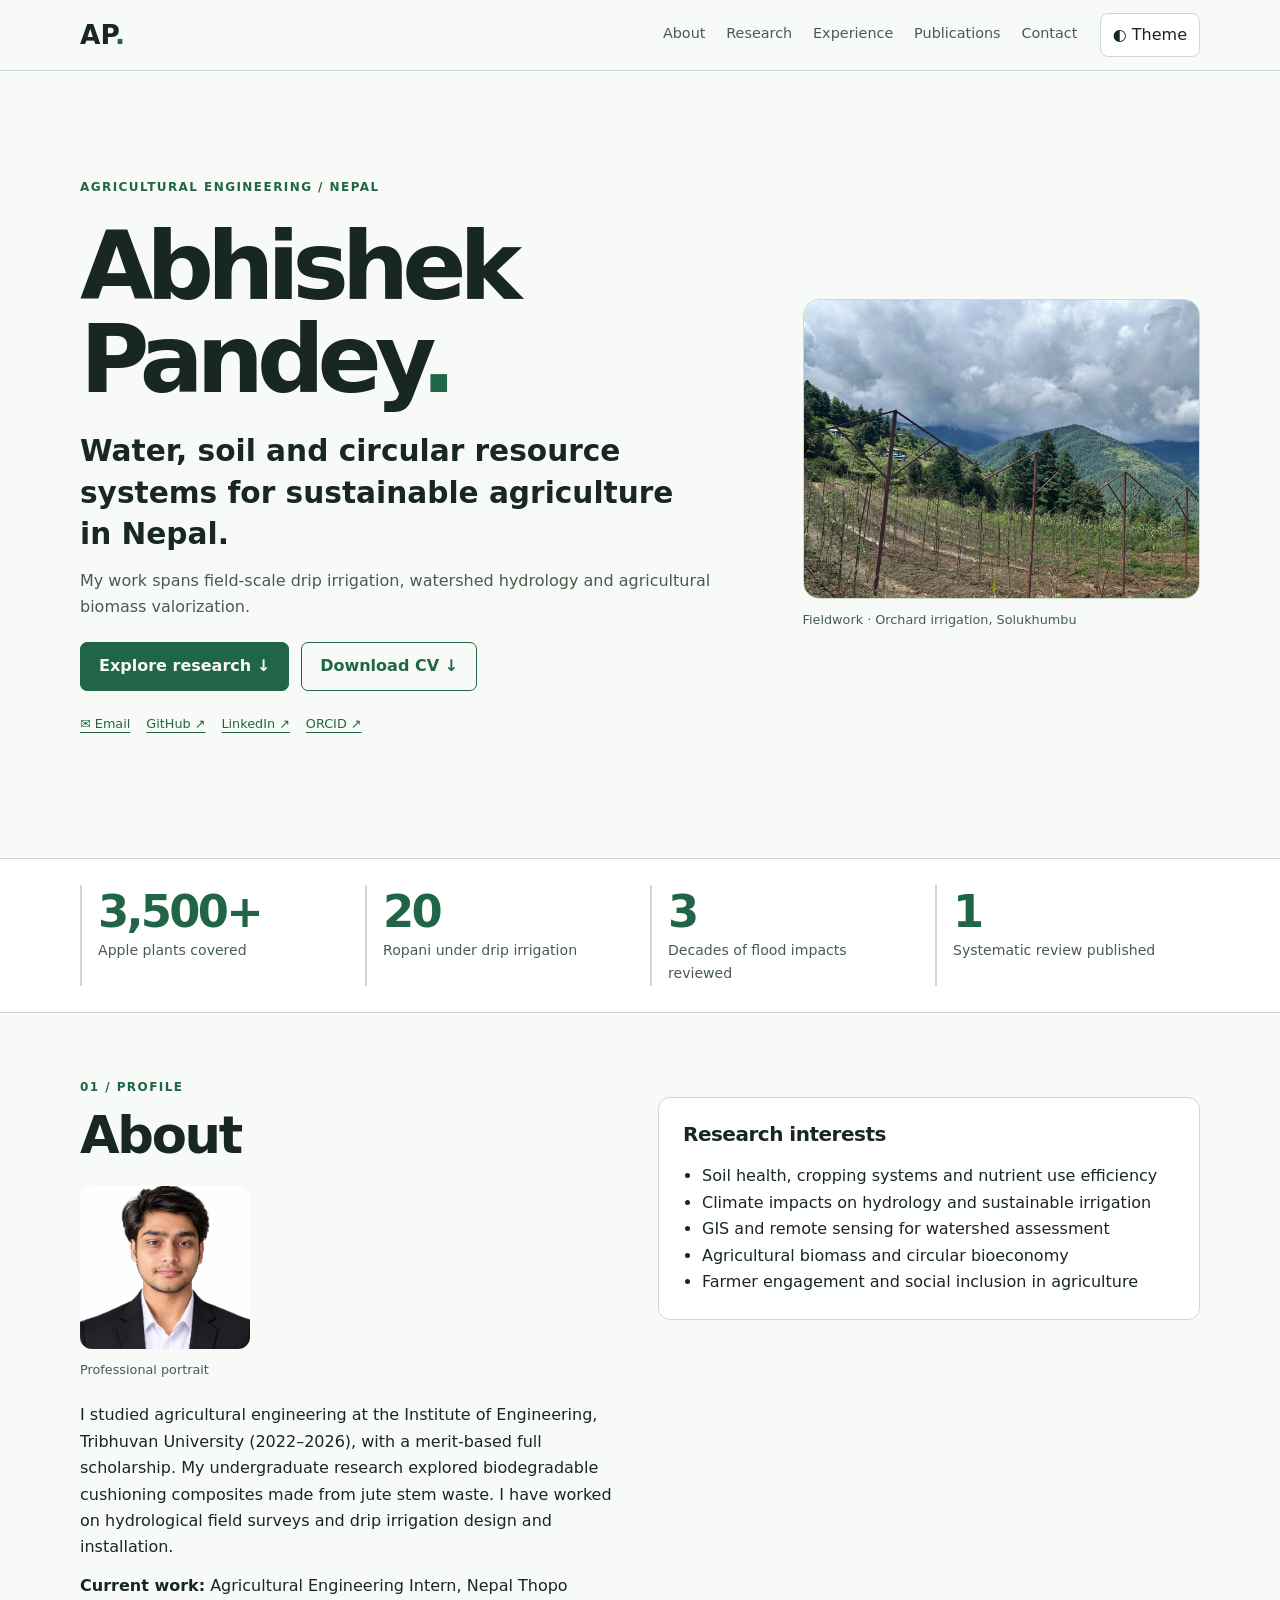
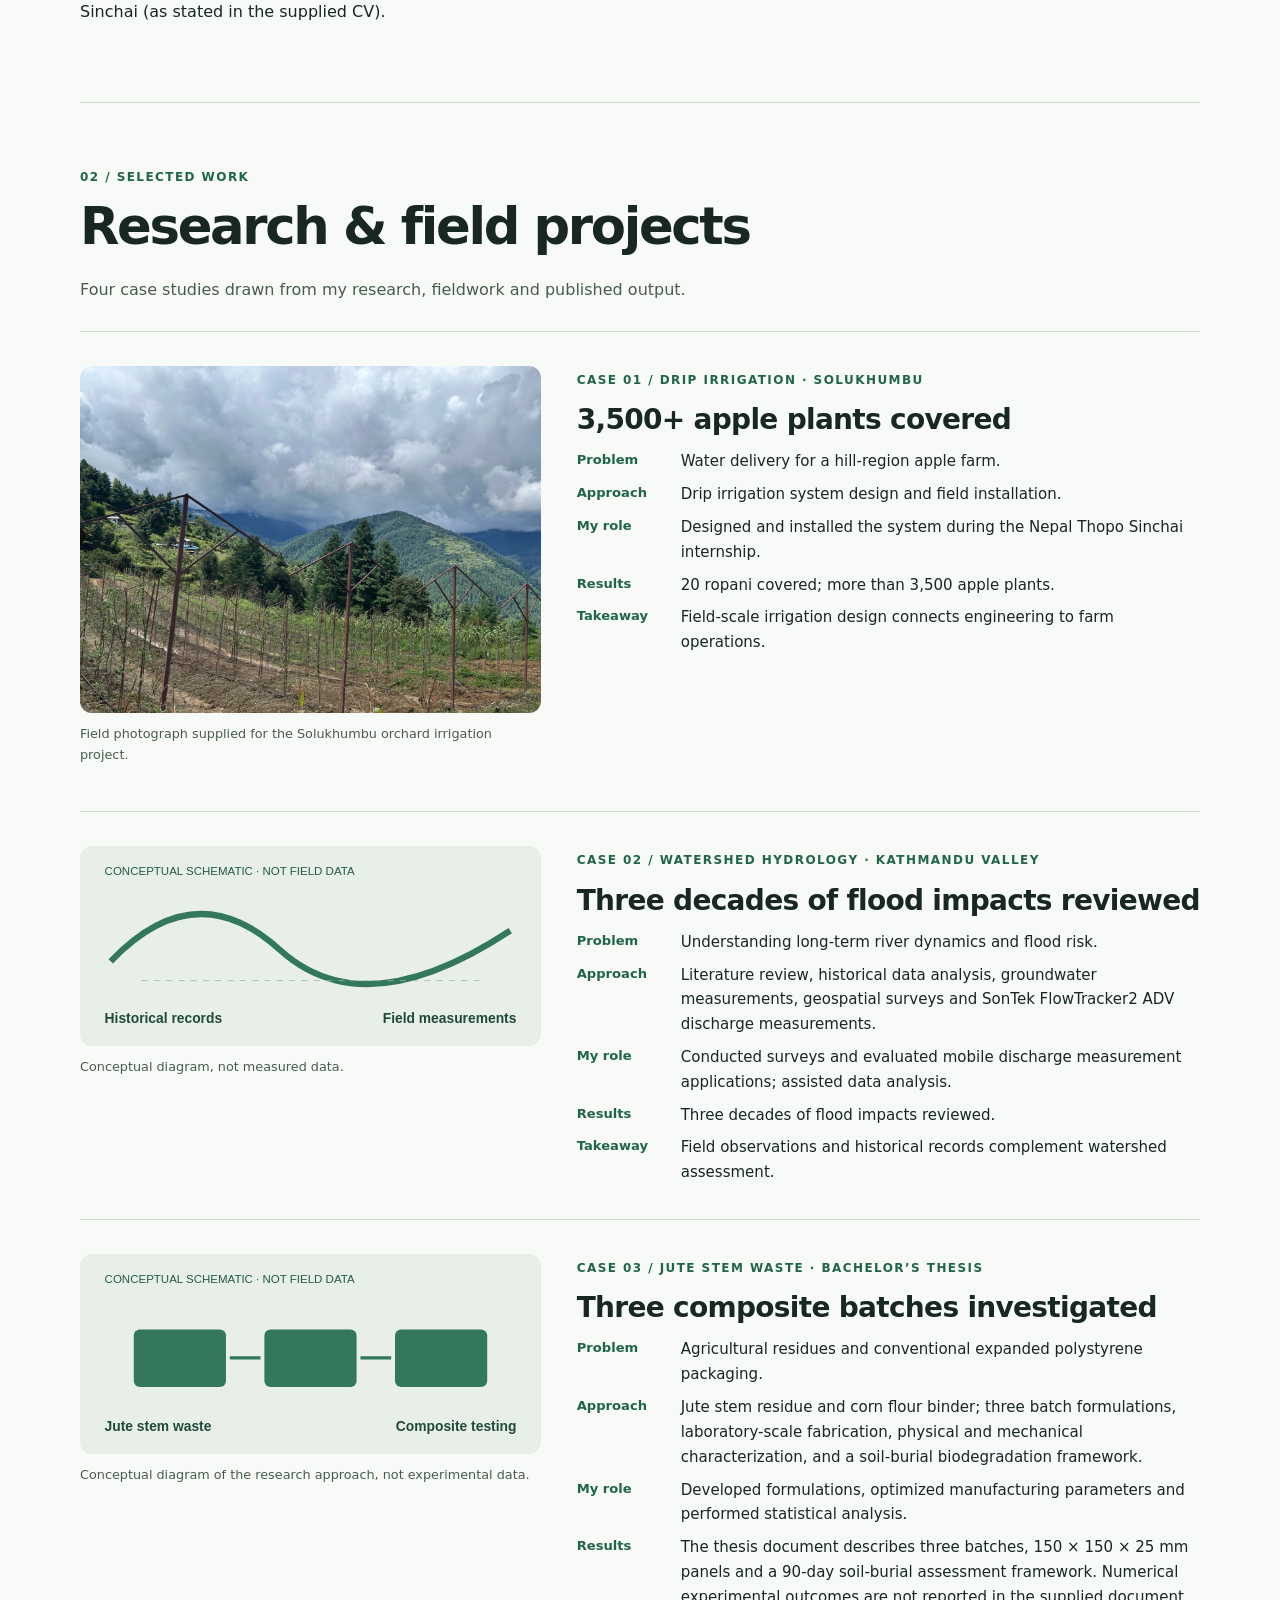
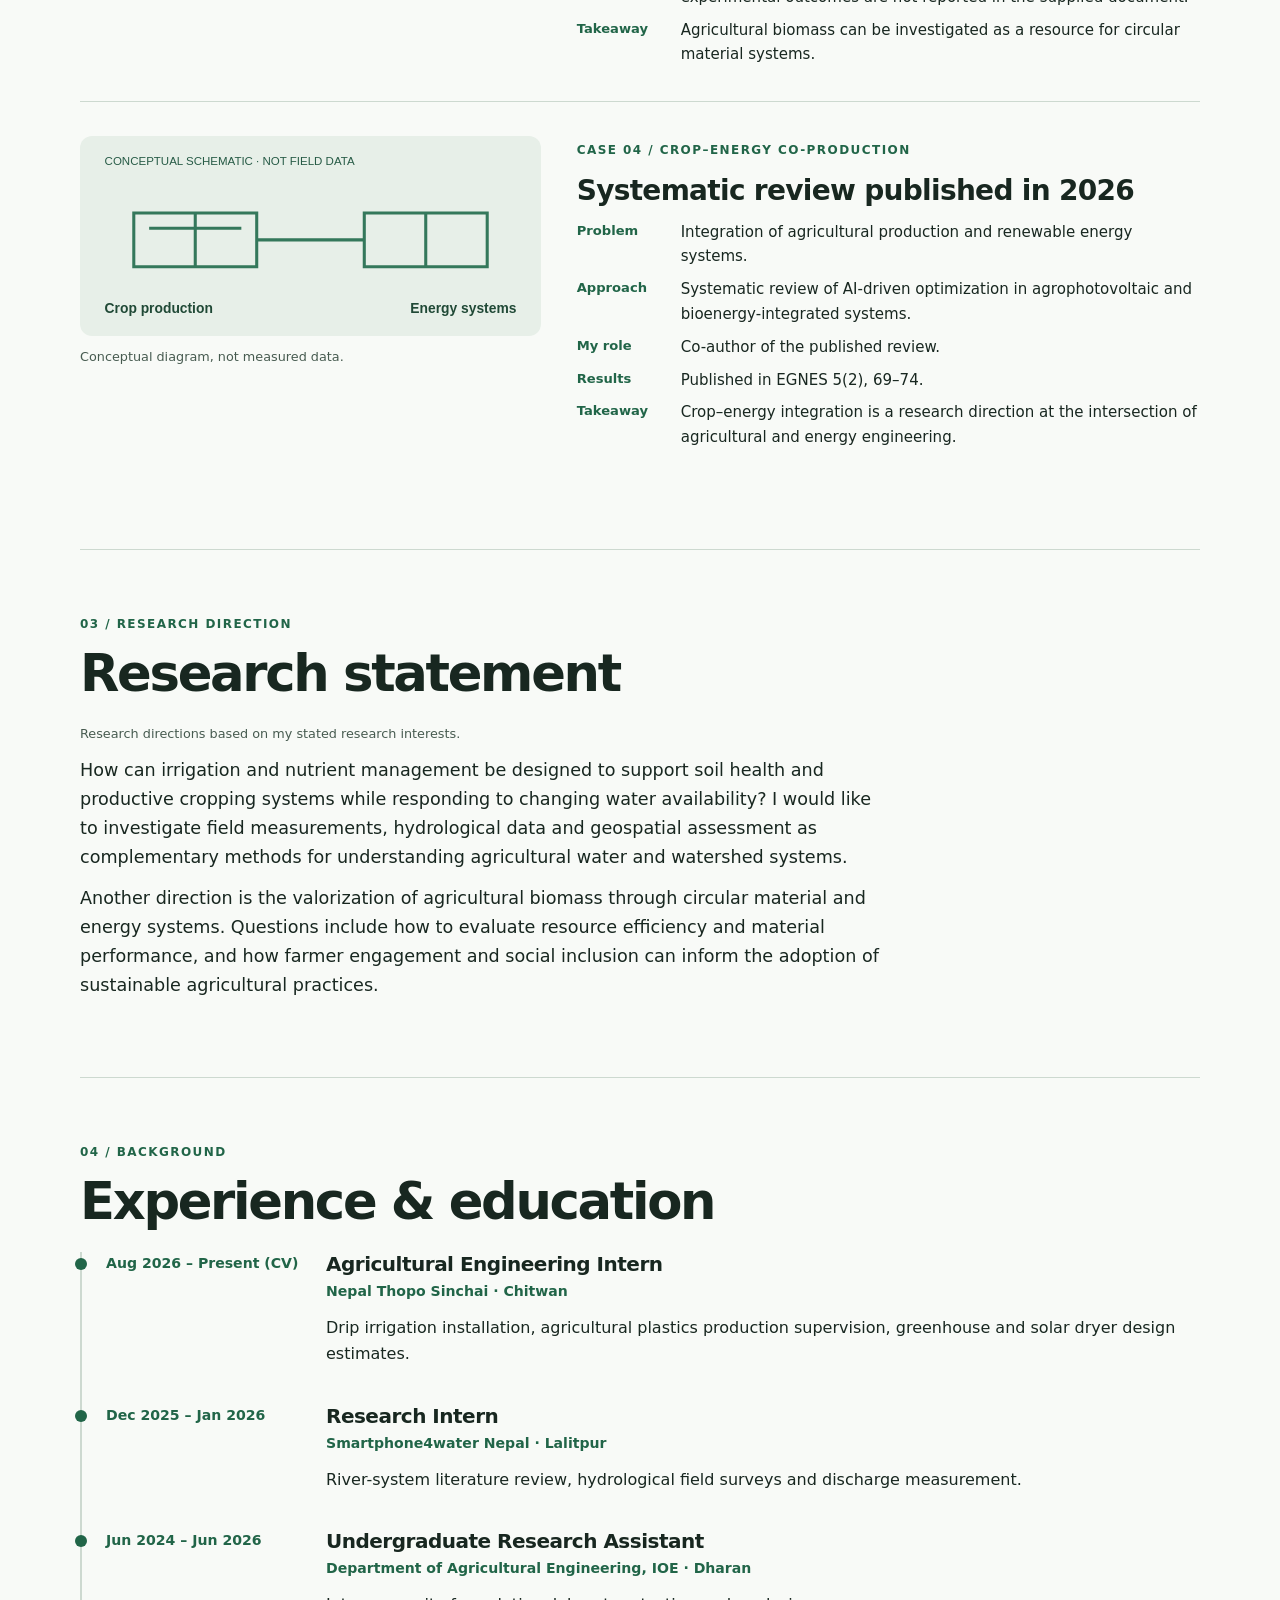
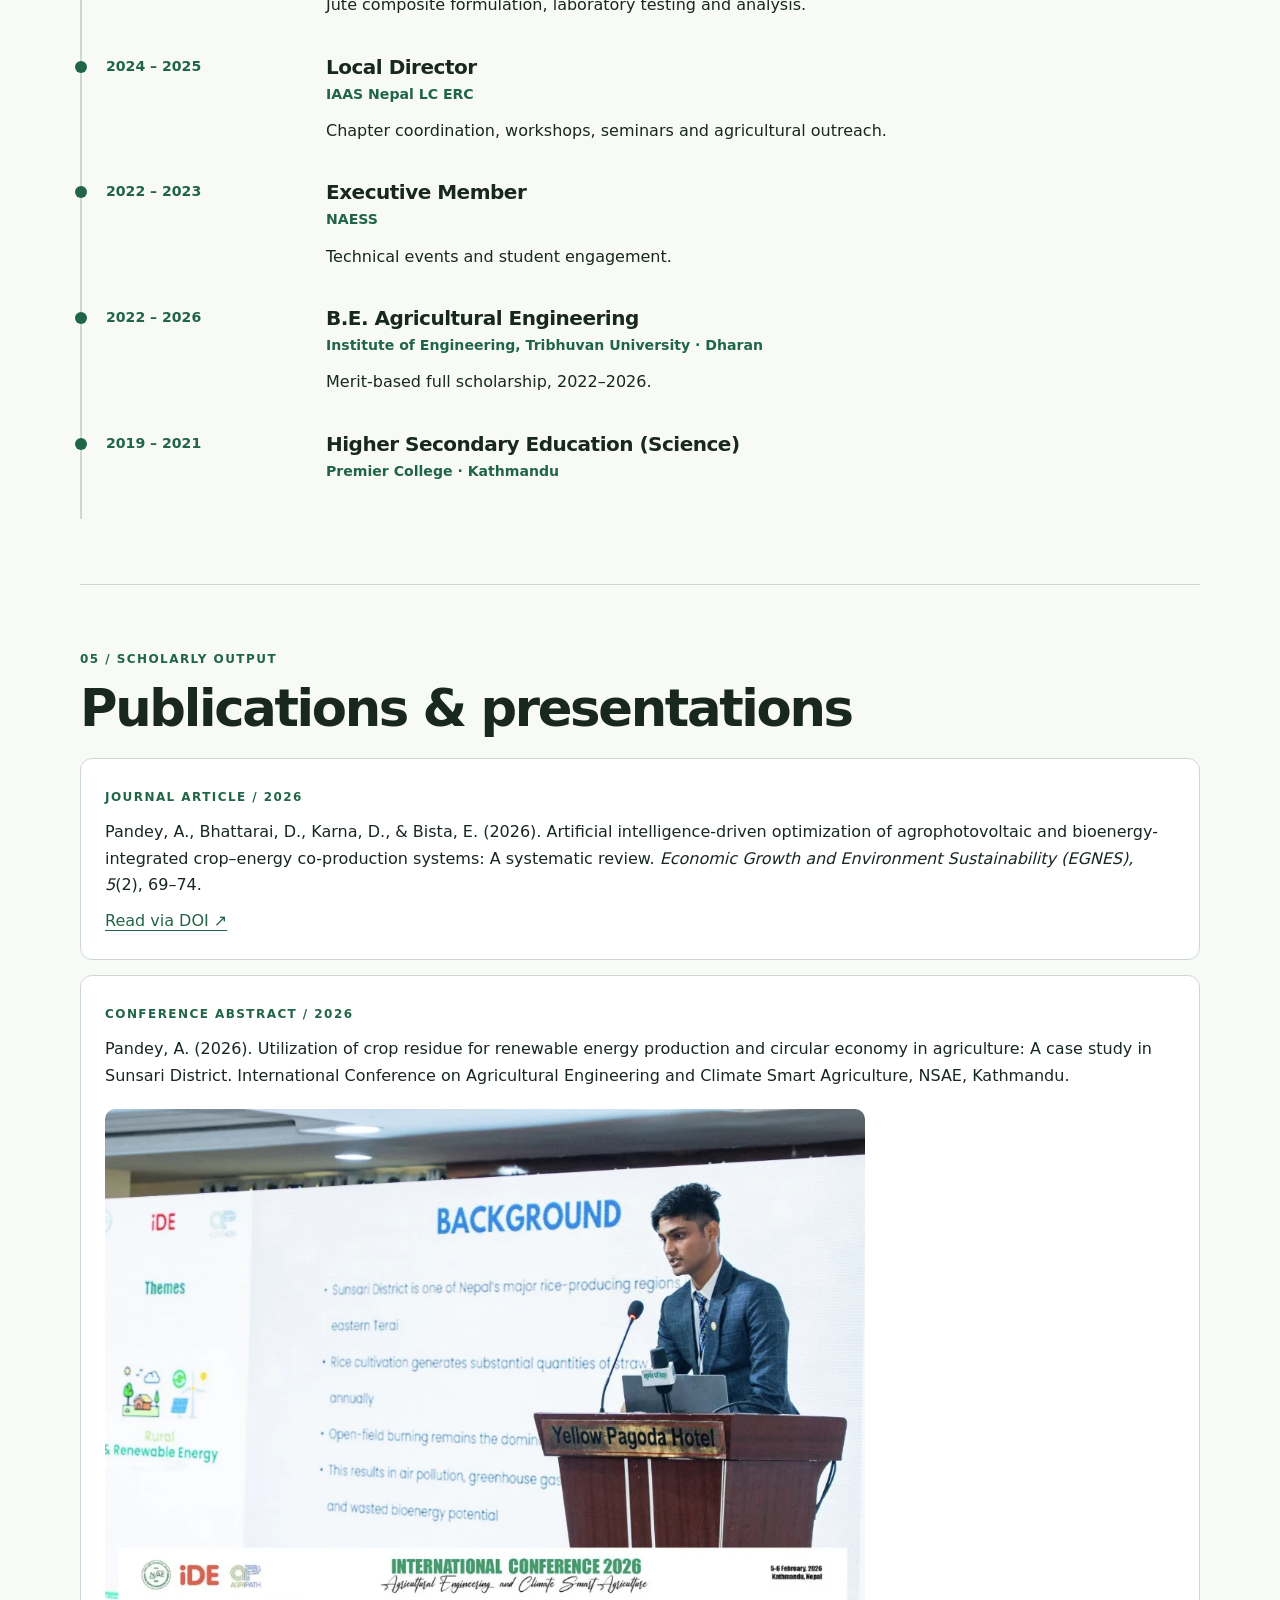
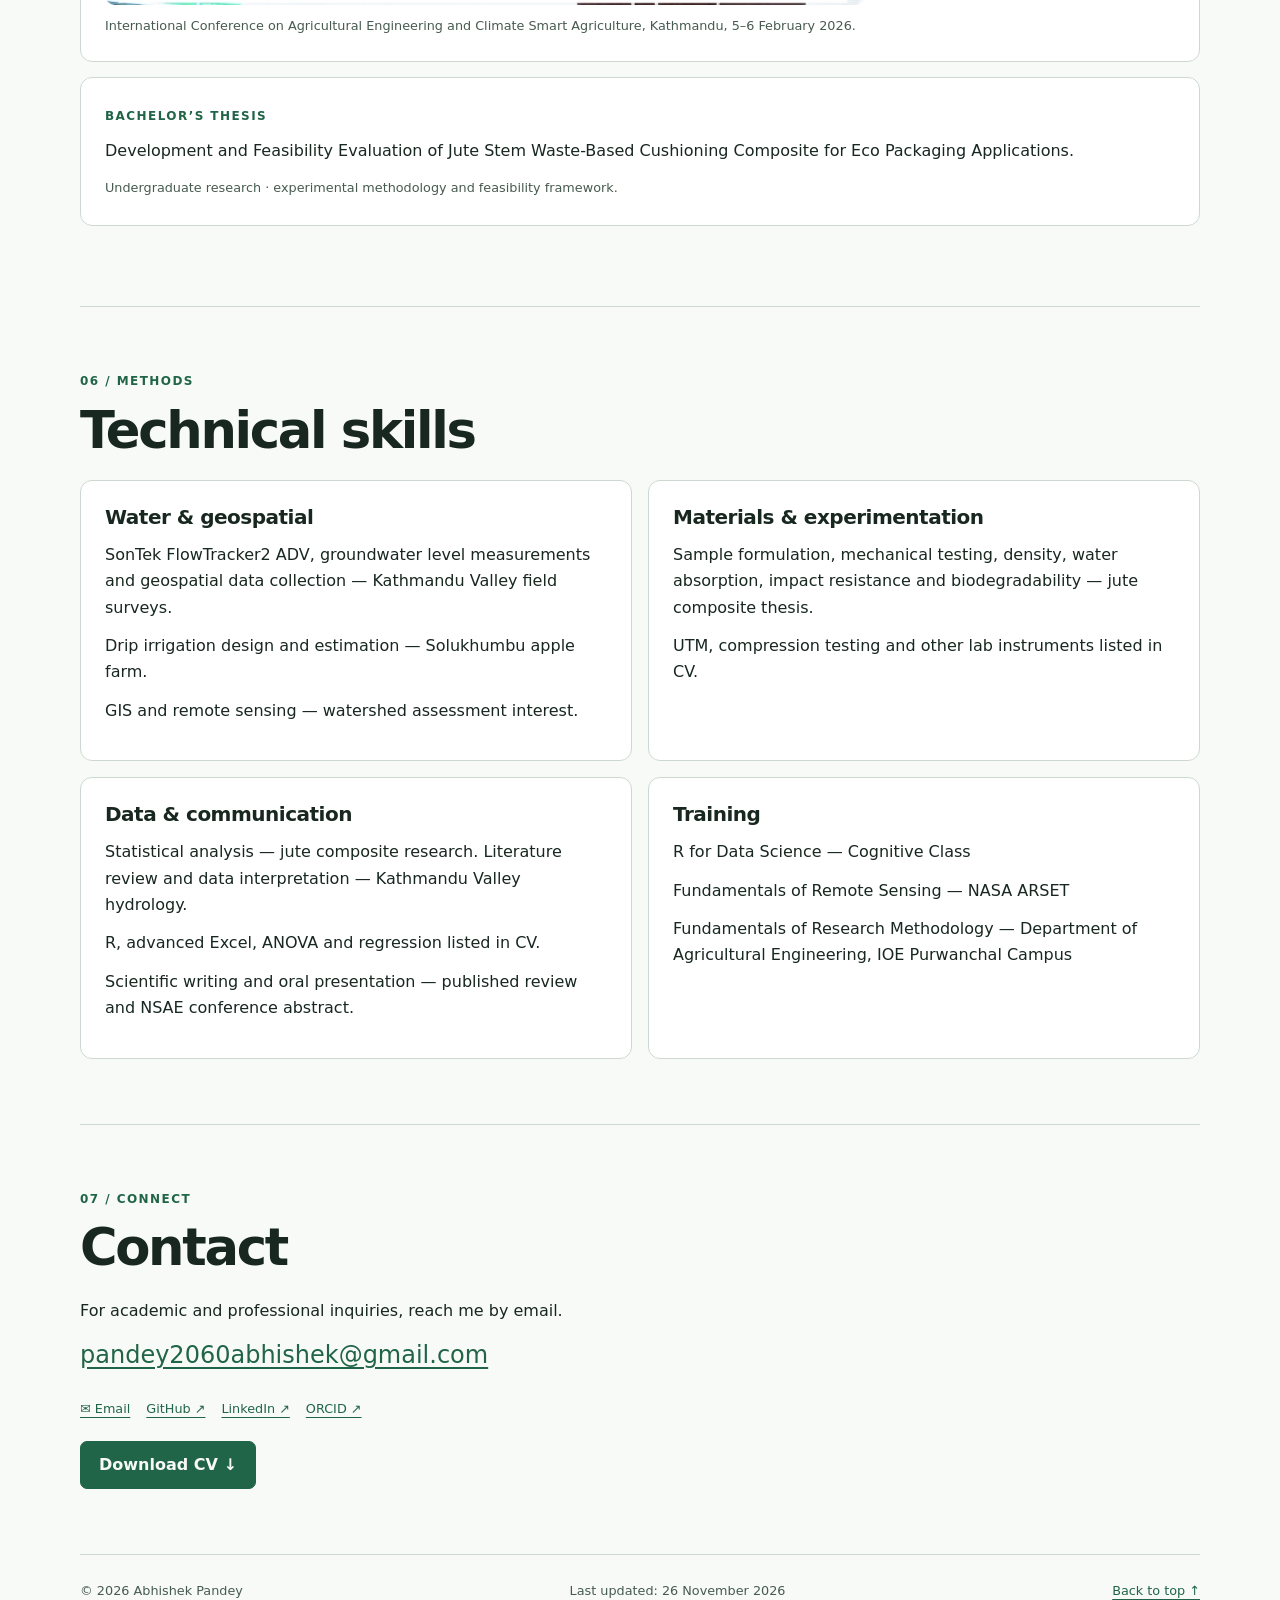
==== index.html @ 06f1bf73 "Add files via upload" ====
<!DOCTYPE html>
<html lang="en"><head><meta charset="utf-8"/><meta content="width=device-width,initial-scale=1" name="viewport"/><title>Abhishek Pandey | Agricultural Engineering Research Portfolio</title><meta content="Abhishek Pandey’s agricultural engineering research in Nepal: drip irrigation, watershed hydrology, crop-energy systems and sustainable agricultural materials." name="description"/><link href="https://erabhishekpandey.com.np/" rel="canonical"/><meta content="profile" property="og:type"/><meta content="Abhishek Pandey | Agricultural Engineering Research" property="og:title"/><meta content="Abhishek Pandey’s agricultural engineering research in Nepal: drip irrigation, watershed hydrology, crop-energy systems and sustainable agricultural materials." property="og:description"/><meta content="https://erabhishekpandey.com.np/" property="og:url"/><meta content="https://erabhishekpandey.com.np/images/profile.webp" property="og:image"/><meta content="Professional portrait of Abhishek Pandey" property="og:image:alt"/><meta content="summary" name="twitter:card"/><meta content="Abhishek Pandey | Agricultural Engineering Research" name="twitter:title"/><meta content="Abhishek Pandey’s agricultural engineering research in Nepal: drip irrigation, watershed hydrology, crop-energy systems and sustainable agricultural materials." name="twitter:description"/><meta content="https://erabhishekpandey.com.np/images/profile.webp" name="twitter:image"/><script type="application/ld+json">{"@context": "https://schema.org", "@type": "Person", "name": "Abhishek Pandey", "url": "https://erabhishekpandey.com.np/", "image": "https://erabhishekpandey.com.np/images/profile.webp", "email": "pandey2060abhishek@gmail.com", "jobTitle": "Agricultural Engineering Intern", "sameAs": ["https://github.com/erabhishekpandey", "https://www.linkedin.com/in/abhishek-pandey-92237333a/", "https://orcid.org/0009-0000-3780-7033"], "alumniOf": {"@type": "CollegeOrUniversity", "name": "Tribhuvan University, Institute of Engineering"}}</script><link href="css/style.css" rel="stylesheet"/><script src="js/theme.js"></script><script defer="" src="js/main.js"></script><!-- Analytics placeholder: add privacy-friendly GoatCounter or Plausible script only after account setup. --></head><body><a class="skip" href="#main">Skip to content</a><header class="header"><div class="nav-wrap"><a aria-label="Abhishek Pandey home" class="brand" href="#top">AP<span>.</span></a><button aria-controls="nav" aria-expanded="false" class="menu">Menu</button><nav aria-label="Main navigation" id="nav"><a href="#about">About</a><a href="#research">Research</a><a href="#experience">Experience</a><a href="#publications">Publications</a><a href="#contact">Contact</a></nav><button aria-label="Switch color theme" aria-pressed="false" id="theme">◐ <span>Theme</span></button></div></header><main id="main"><section class="hero wrap" id="top"><div><span class="eyebrow">AGRICULTURAL ENGINEERING / NEPAL</span><h1>Abhishek<br/>Pandey<span>.</span></h1><p class="position">Water, soil and circular resource systems for sustainable agriculture in Nepal.</p><p class="lede">My work spans field-scale drip irrigation, watershed hydrology and agricultural biomass valorization.</p><div class="actions"><a class="btn primary" href="#research">Explore research ↓</a><a class="btn" download="" href="assets/cv.pdf">Download CV ↓</a></div><div class="social"><a href="mailto:pandey2060abhishek@gmail.com">✉ Email</a><a href="https://github.com/erabhishekpandey">GitHub ↗</a><a href="https://www.linkedin.com/in/abhishek-pandey-92237333a/">LinkedIn ↗</a><a href="https://orcid.org/0009-0000-3780-7033">ORCID ↗</a></div></div><figure class="portrait hero-field"><img alt="Hillside orchard with irrigation lines and mountain landscape" fetchpriority="high" height="1055" src="images/apple-orchard.webp" width="1400"/><figcaption>Fieldwork · Orchard irrigation, Solukhumbu</figcaption></figure></section><section aria-label="Documented project outcomes" class="impact"><div class="wrap stats"><div><strong>3,500+</strong><span>Apple plants covered</span></div><div><strong>20</strong><span>Ropani under drip irrigation</span></div><div><strong>3</strong><span>Decades of flood impacts reviewed</span></div><div><strong>1</strong><span>Systematic review published</span></div></div></section><section class="wrap section" id="about"><div class="section-label">01 / PROFILE</div><div class="about-grid"><div><h2>About</h2><figure class="about-portrait"><img alt="Professional portrait supplied by Abhishek Pandey" height="818" loading="lazy" src="images/profile.webp" width="850"/><figcaption>Professional portrait</figcaption></figure><p>I studied agricultural engineering at the Institute of Engineering, Tribhuvan University (2022–2026), with a merit-based full scholarship. My undergraduate research explored biodegradable cushioning composites made from jute stem waste. I have worked on hydrological field surveys and drip irrigation design and installation.</p><p><strong>Current work:</strong> Agricultural Engineering Intern, Nepal Thopo Sinchai (as stated in the supplied CV).</p></div><aside class="panel"><h3>Research interests</h3><ul><li>Soil health, cropping systems and nutrient use efficiency</li><li>Climate impacts on hydrology and sustainable irrigation</li><li>GIS and remote sensing for watershed assessment</li><li>Agricultural biomass and circular bioeconomy</li><li>Farmer engagement and social inclusion in agriculture</li></ul></aside></div></section><section class="wrap section" id="research"><div class="section-label">02 / SELECTED WORK</div><h2>Research &amp; field projects</h2><p class="lede">Four case studies drawn from my research, fieldwork and published output.</p><article class="case"><div class="case-image"><img alt="Hillside orchard with young plants, support frames and irrigation lines against forested mountains" height="1055" loading="lazy" src="images/apple-orchard.webp" width="1400"/><p class="note">Field photograph supplied for the Solukhumbu orchard irrigation project.</p></div><div><span class="eyebrow">CASE 01 / Drip irrigation · Solukhumbu</span><h3>3,500+ apple plants covered</h3><dl><dt>Problem</dt><dd>Water delivery for a hill-region apple farm.</dd><dt>Approach</dt><dd>Drip irrigation system design and field installation.</dd><dt>My role</dt><dd>Designed and installed the system during the Nepal Thopo Sinchai internship.</dd><dt>Results</dt><dd>20 ropani covered; more than 3,500 apple plants.</dd><dt>Takeaway</dt><dd>Field-scale irrigation design connects engineering to farm operations.</dd></dl></div></article><article class="case"><div class="case-image"><img alt="Conceptual schematic connecting Historical records and Field measurements" height="260" loading="lazy" src="images/water.svg" width="600"/><p class="note">Conceptual diagram, not measured data.</p></div><div><span class="eyebrow">CASE 02 / Watershed hydrology · Kathmandu Valley</span><h3>Three decades of flood impacts reviewed</h3><dl><dt>Problem</dt><dd>Understanding long-term river dynamics and flood risk.</dd><dt>Approach</dt><dd>Literature review, historical data analysis, groundwater measurements, geospatial surveys and SonTek FlowTracker2 ADV discharge measurements.</dd><dt>My role</dt><dd>Conducted surveys and evaluated mobile discharge measurement applications; assisted data analysis.</dd><dt>Results</dt><dd>Three decades of flood impacts reviewed.</dd><dt>Takeaway</dt><dd>Field observations and historical records complement watershed assessment.</dd></dl></div></article><article class="case"><div class="case-image"><img alt="Conceptual schematic connecting Jute stem waste and Composite testing" height="260" loading="lazy" src="images/materials.svg" width="600"/><p class="note">Conceptual diagram of the research approach, not experimental data.</p></div><div><span class="eyebrow">CASE 03 / Jute stem waste · Bachelor’s thesis</span><h3>Three composite batches investigated</h3><dl><dt>Problem</dt><dd>Agricultural residues and conventional expanded polystyrene packaging.</dd><dt>Approach</dt><dd>Jute stem residue and corn flour binder; three batch formulations, laboratory-scale fabrication, physical and mechanical characterization, and a soil-burial biodegradation framework.</dd><dt>My role</dt><dd>Developed formulations, optimized manufacturing parameters and performed statistical analysis.</dd><dt>Results</dt><dd>The thesis document describes three batches, 150 × 150 × 25 mm panels and a 90-day soil-burial assessment framework. Numerical experimental outcomes are not reported in the supplied document.</dd><dt>Takeaway</dt><dd>Agricultural biomass can be investigated as a resource for circular material systems.</dd></dl></div></article><article class="case"><div class="case-image"><img alt="Conceptual schematic connecting Crop production and Energy systems" height="260" loading="lazy" src="images/energy.svg" width="600"/><p class="note">Conceptual diagram, not measured data.</p></div><div><span class="eyebrow">CASE 04 / Crop–energy co-production</span><h3>Systematic review published in 2026</h3><dl><dt>Problem</dt><dd>Integration of agricultural production and renewable energy systems.</dd><dt>Approach</dt><dd>Systematic review of AI-driven optimization in agrophotovoltaic and bioenergy-integrated systems.</dd><dt>My role</dt><dd>Co-author of the published review.</dd><dt>Results</dt><dd>Published in EGNES 5(2), 69–74.</dd><dt>Takeaway</dt><dd>Crop–energy integration is a research direction at the intersection of agricultural and energy engineering.</dd></dl></div></article></section><section class="wrap section" id="statement"><div class="section-label">03 / RESEARCH DIRECTION</div><h2>Research statement</h2><p class="note">Research directions based on my stated research interests.</p><div class="statement"><p>How can irrigation and nutrient management be designed to support soil health and productive cropping systems while responding to changing water availability? I would like to investigate field measurements, hydrological data and geospatial assessment as complementary methods for understanding agricultural water and watershed systems.</p><p>Another direction is the valorization of agricultural biomass through circular material and energy systems. Questions include how to evaluate resource efficiency and material performance, and how farmer engagement and social inclusion can inform the adoption of sustainable agricultural practices.</p></div></section><section class="wrap section" id="experience"><div class="section-label">04 / BACKGROUND</div><h2>Experience &amp; education</h2><div class="timeline"><article><time>Aug 2026 – Present (CV)</time><div><h3>Agricultural Engineering Intern</h3><p class="org">Nepal Thopo Sinchai · Chitwan</p><p>Drip irrigation installation, agricultural plastics production supervision, greenhouse and solar dryer design estimates.</p></div></article><article><time>Dec 2025 – Jan 2026</time><div><h3>Research Intern</h3><p class="org">Smartphone4water Nepal · Lalitpur</p><p>River-system literature review, hydrological field surveys and discharge measurement.</p></div></article><article><time>Jun 2024 – Jun 2026</time><div><h3>Undergraduate Research Assistant</h3><p class="org">Department of Agricultural Engineering, IOE · Dharan</p><p>Jute composite formulation, laboratory testing and analysis.</p></div></article><article><time>2024 – 2025</time><div><h3>Local Director</h3><p class="org">IAAS Nepal LC ERC</p><p>Chapter coordination, workshops, seminars and agricultural outreach.</p></div></article><article><time>2022 – 2023</time><div><h3>Executive Member</h3><p class="org">NAESS</p><p>Technical events and student engagement.</p></div></article><article><time>2022 – 2026</time><div><h3>B.E. Agricultural Engineering</h3><p class="org">Institute of Engineering, Tribhuvan University · Dharan</p><p>Merit-based full scholarship, 2022–2026.</p></div></article><article><time>2019 – 2021</time><div><h3>Higher Secondary Education (Science)</h3><p class="org">Premier College · Kathmandu</p><p></p></div></article></div></section><section class="wrap section" id="publications"><div class="section-label">05 / SCHOLARLY OUTPUT</div><h2>Publications &amp; presentations</h2><article class="output"><span class="eyebrow">JOURNAL ARTICLE / 2026</span><p>Pandey, A., Bhattarai, D., Karna, D., &amp; Bista, E. (2026). Artificial intelligence-driven optimization of agrophotovoltaic and bioenergy-integrated crop–energy co-production systems: A systematic review. <em>Economic Growth and Environment Sustainability (EGNES), 5</em>(2), 69–74.</p><a href="https://doi.org/10.26480/egnes.02.2026.69.74">Read via DOI ↗</a></article><article class="output"><span class="eyebrow">CONFERENCE ABSTRACT / 2026</span><p>Pandey, A. (2026). Utilization of crop residue for renewable energy production and circular economy in agriculture: A case study in Sunsari District. International Conference on Agricultural Engineering and Climate Smart Agriculture, NSAE, Kathmandu.</p><figure class="conference-photo"><img alt="Conference presenter at a podium beside a slide about crop residue in Sunsari District" height="678" loading="lazy" src="images/conference.webp" width="1038"/><figcaption>International Conference on Agricultural Engineering and Climate Smart Agriculture, Kathmandu, 5–6 February 2026.</figcaption></figure></article><article class="output"><span class="eyebrow">BACHELOR’S THESIS</span><p>Development and Feasibility Evaluation of Jute Stem Waste-Based Cushioning Composite for Eco Packaging Applications.</p><span class="note">Undergraduate research · experimental methodology and feasibility framework.</span></article></section><section class="wrap section" id="skills"><div class="section-label">06 / METHODS</div><h2>Technical skills</h2><div class="skill-grid"><article class="panel"><h3>Water &amp; geospatial</h3><p>SonTek FlowTracker2 ADV, groundwater level measurements and geospatial data collection — Kathmandu Valley field surveys.</p><p>Drip irrigation design and estimation — Solukhumbu apple farm.</p><p>GIS and remote sensing — watershed assessment interest.</p></article><article class="panel"><h3>Materials &amp; experimentation</h3><p>Sample formulation, mechanical testing, density, water absorption, impact resistance and biodegradability — jute composite thesis.</p><p>UTM, compression testing and other lab instruments listed in CV.</p></article><article class="panel"><h3>Data &amp; communication</h3><p>Statistical analysis — jute composite research. Literature review and data interpretation — Kathmandu Valley hydrology.</p><p>R, advanced Excel, ANOVA and regression listed in CV.</p><p>Scientific writing and oral presentation — published review and NSAE conference abstract.</p></article><article class="panel"><h3>Training</h3><p>R for Data Science — Cognitive Class</p><p>Fundamentals of Remote Sensing — NASA ARSET</p><p>Fundamentals of Research Methodology — Department of Agricultural Engineering, IOE Purwanchal Campus</p></article></div></section><section class="wrap section contact" id="contact"><div class="section-label">07 / CONNECT</div><h2>Contact</h2><p>For academic and professional inquiries, reach me by email.</p><a class="email" href="mailto:pandey2060abhishek@gmail.com">pandey2060abhishek@gmail.com</a><div class="social"><a href="mailto:pandey2060abhishek@gmail.com">✉ Email</a><a href="https://github.com/erabhishekpandey">GitHub ↗</a><a href="https://www.linkedin.com/in/abhishek-pandey-92237333a/">LinkedIn ↗</a><a href="https://orcid.org/0009-0000-3780-7033">ORCID ↗</a></div><a class="btn primary" download="" href="assets/cv.pdf">Download CV ↓</a></section></main><footer class="wrap footer"><span>© 2026 Abhishek Pandey</span><span>Last updated: <time datetime="2026-11-26">26 November 2026</time></span><a href="#top">Back to top ↑</a></footer></body></html>
---- css/style.css ----
:root{color-scheme:light;--bg:#f8faf7;--surface:#fff;--ink:#182720;--muted:#475b50;--accent:#216548;--line:#cdd9d0;--max:1120px;--header:70px}html[data-theme=dark]{color-scheme:dark;--bg:#121d18;--surface:#1b2a22;--ink:#eff6ef;--muted:#bdcec1;--accent:#9de0b5;--line:#40574a}*{box-sizing:border-box}html{scroll-behavior:smooth;scroll-padding-top:calc(var(--header) + 20px)}body{margin:0;background:var(--bg);color:var(--ink);font:16px/1.65 system-ui,-apple-system,BlinkMacSystemFont,'Segoe UI',sans-serif}a{color:var(--accent);text-underline-offset:4px}button,a{touch-action:manipulation}button{font:inherit;color:var(--ink);background:var(--surface);border:1px solid var(--line);border-radius:8px;padding:.5rem .75rem;cursor:pointer}a:focus-visible,button:focus-visible{outline:3px solid var(--accent);outline-offset:4px}.skip{position:fixed;top:0;left:1rem;transform:translateY(-150%);background:var(--surface);padding:12px;z-index:100}.skip:focus{transform:none}.wrap,.nav-wrap{width:min(var(--max),calc(100% - 40px));margin-inline:auto}.header{position:sticky;top:0;background:var(--bg);border-bottom:1px solid var(--line);z-index:20}.nav-wrap{min-height:var(--header);display:flex;align-items:center;gap:1.4rem}.brand{font-size:1.65rem;font-weight:800;text-decoration:none;color:var(--ink);margin-right:auto}.brand span,h1 span{color:var(--accent)}nav{display:flex;gap:1.3rem}nav a{font-size:.9rem;text-decoration:none;color:var(--muted);padding:10px 0;border-bottom:2px solid transparent}nav a[aria-current]{color:var(--accent);border-color:var(--accent)}.menu{display:none}.hero{display:grid;grid-template-columns:1.3fr .8fr;align-items:center;gap:clamp(24px,6vw,90px);padding-block:clamp(50px,8vw,105px)}.eyebrow,.section-label{font-size:.75rem;letter-spacing:.12em;font-weight:750;color:var(--accent);text-transform:uppercase}h1,h2,h3,p{margin:0 0 .75rem}h1{font-size:clamp(3.2rem,7.4vw,6.2rem);line-height:.98;letter-spacing:-.075em;margin:20px 0 26px}h2{font-size:clamp(2rem,4vw,3.25rem);letter-spacing:-.045em;line-height:1.1;margin:10px 0 22px}h3{font-size:1.25rem;line-height:1.25;letter-spacing:-.025em}.position{font-size:clamp(1.25rem,2.5vw,1.85rem);line-height:1.4;font-weight:650;max-width:600px}.lede{color:var(--muted);max-width:680px}.actions,.social{display:flex;flex-wrap:wrap;gap:12px;align-items:center;margin:22px 0}.btn{display:inline-flex;min-height:46px;align-items:center;padding:10px 18px;border:1px solid var(--accent);border-radius:7px;text-decoration:none;font-weight:650}.primary{background:var(--accent);color:var(--bg)}.social{font-size:.8rem;gap:10px 16px;color:var(--muted)}.portrait{margin:0;max-width:440px;justify-self:center}.portrait img{width:100%;height:auto;display:block;border-radius:16px;border:1px solid var(--line)}figcaption,.note{font-size:.8rem;color:var(--muted);margin-top:10px}.impact{background:var(--surface);border-block:1px solid var(--line)}.stats{display:grid;grid-template-columns:repeat(4,1fr);padding-block:26px;gap:20px}.stats div{display:flex;flex-direction:column;padding-left:16px;border-left:2px solid var(--line)}.stats strong{font-size:clamp(1.8rem,4vw,2.8rem);letter-spacing:-.06em;color:var(--accent);line-height:1.2}.stats span{font-size:.88rem;color:var(--muted)}.section{padding-block:65px;border-bottom:1px solid var(--line)}.about-grid,.case{display:grid;grid-template-columns:1fr 1fr;gap:36px;align-items:start}.panel,.output{background:var(--surface);border:1px solid var(--line);border-radius:12px;padding:24px}.panel ul{padding-left:19px;margin-bottom:0}.case{padding:34px 0;border-top:1px solid var(--line);grid-template-columns:.85fr 1.15fr}.case:first-of-type{margin-top:28px}.case img{display:block;width:100%;height:auto;border-radius:12px}.case h3{margin-top:10px;font-size:1.75rem}dl{margin:0;display:grid;grid-template-columns:92px 1fr;gap:8px 12px}dt{font-size:.82rem;font-weight:750;color:var(--accent)}dd{margin:0;font-size:.94rem}.statement{max-width:800px;font-size:1.1rem}.timeline{border-left:2px solid var(--line);padding-left:24px}.timeline article{position:relative;display:grid;grid-template-columns:200px 1fr;gap:20px;padding:0 0 24px}.timeline article:before{content:'';position:absolute;left:-31px;top:6px;width:12px;height:12px;background:var(--accent);border-radius:50%}.timeline time,.org{font-size:.88rem;color:var(--accent);font-weight:650}.timeline h3{margin-bottom:3px}.output{margin:15px 0}.output p{margin:10px 0}.skill-grid{display:grid;grid-template-columns:1fr 1fr;gap:16px}.email{font-size:clamp(1rem,3vw,1.5rem);overflow-wrap:anywhere}.footer{display:flex;justify-content:space-between;gap:10px;flex-wrap:wrap;padding-block:25px;font-size:.8rem;color:var(--muted)}.reveal{animation:appear .45s ease-out both}@keyframes appear{from{opacity:.25;transform:translateY(9px)}to{opacity:1;transform:none}}@media(max-width:800px){.nav-wrap{gap:8px;flex-wrap:wrap;padding-block:10px}.menu{display:block}nav{display:none;order:3;width:100%;flex-wrap:wrap;gap:0 18px}nav.open{display:flex}.hero{grid-template-columns:1fr 1fr;gap:22px}.stats{grid-template-columns:repeat(2,1fr)}.about-grid,.case{gap:22px}.timeline article{grid-template-columns:1fr;gap:4px}}@media(max-width:600px){.wrap,.nav-wrap{width:calc(100% - 32px)}.hero,.about-grid,.case,.skill-grid{grid-template-columns:1fr}.hero{padding-block:38px}.portrait{justify-self:start;max-width:330px}.section{padding-block:42px}.case{padding-block:24px}.case-image{order:2}.panel,.output{padding:18px}dl{grid-template-columns:75px 1fr;gap:8px}.stats{gap:16px}.stats div{padding-left:10px}.social{gap:8px 12px}}@media(prefers-reduced-motion:reduce){html{scroll-behavior:auto}*,*::before,*::after{animation:none!important;transition:none!important}}

.about-portrait{margin:0 0 22px;max-width:170px}.about-portrait img{width:100%;height:auto;border-radius:12px;display:block}.hero-field{max-width:560px}.conference-photo{margin:20px 0 0;max-width:760px}.conference-photo img{width:100%;height:auto;display:block;border-radius:10px}
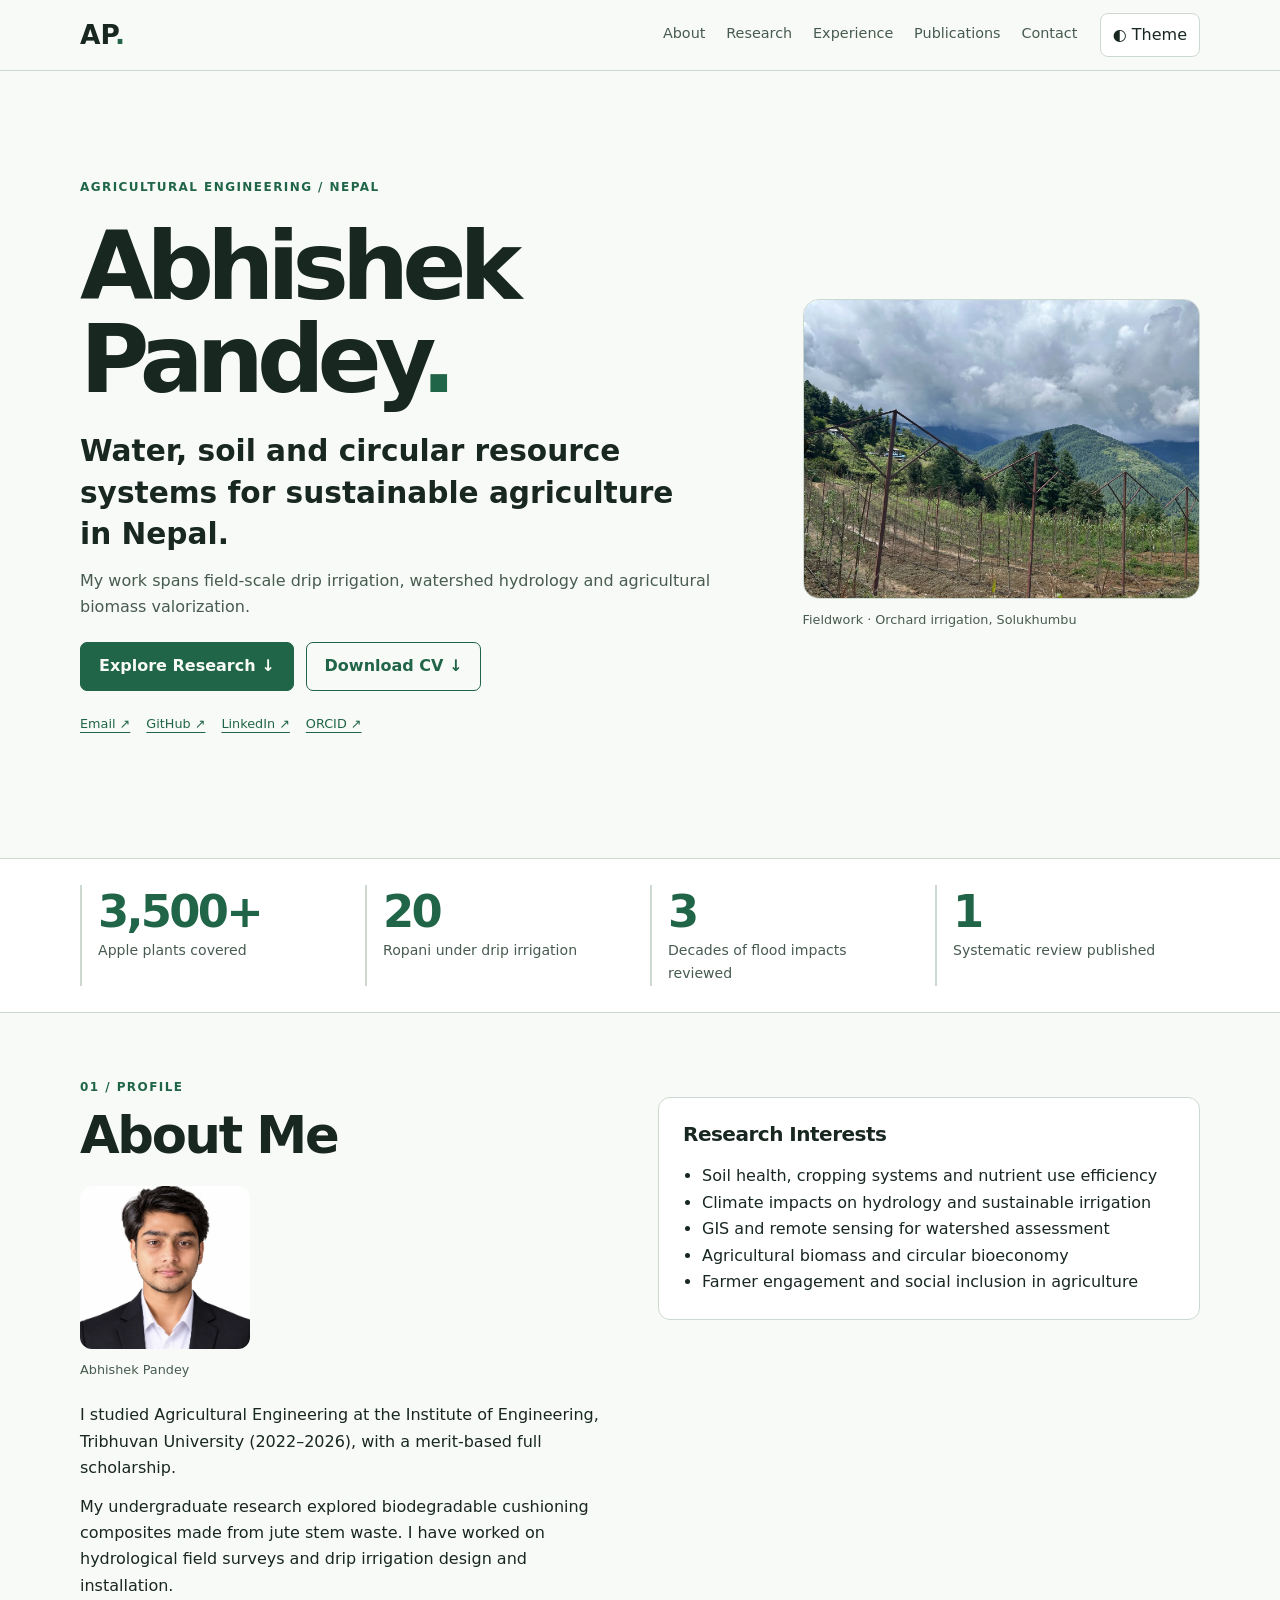
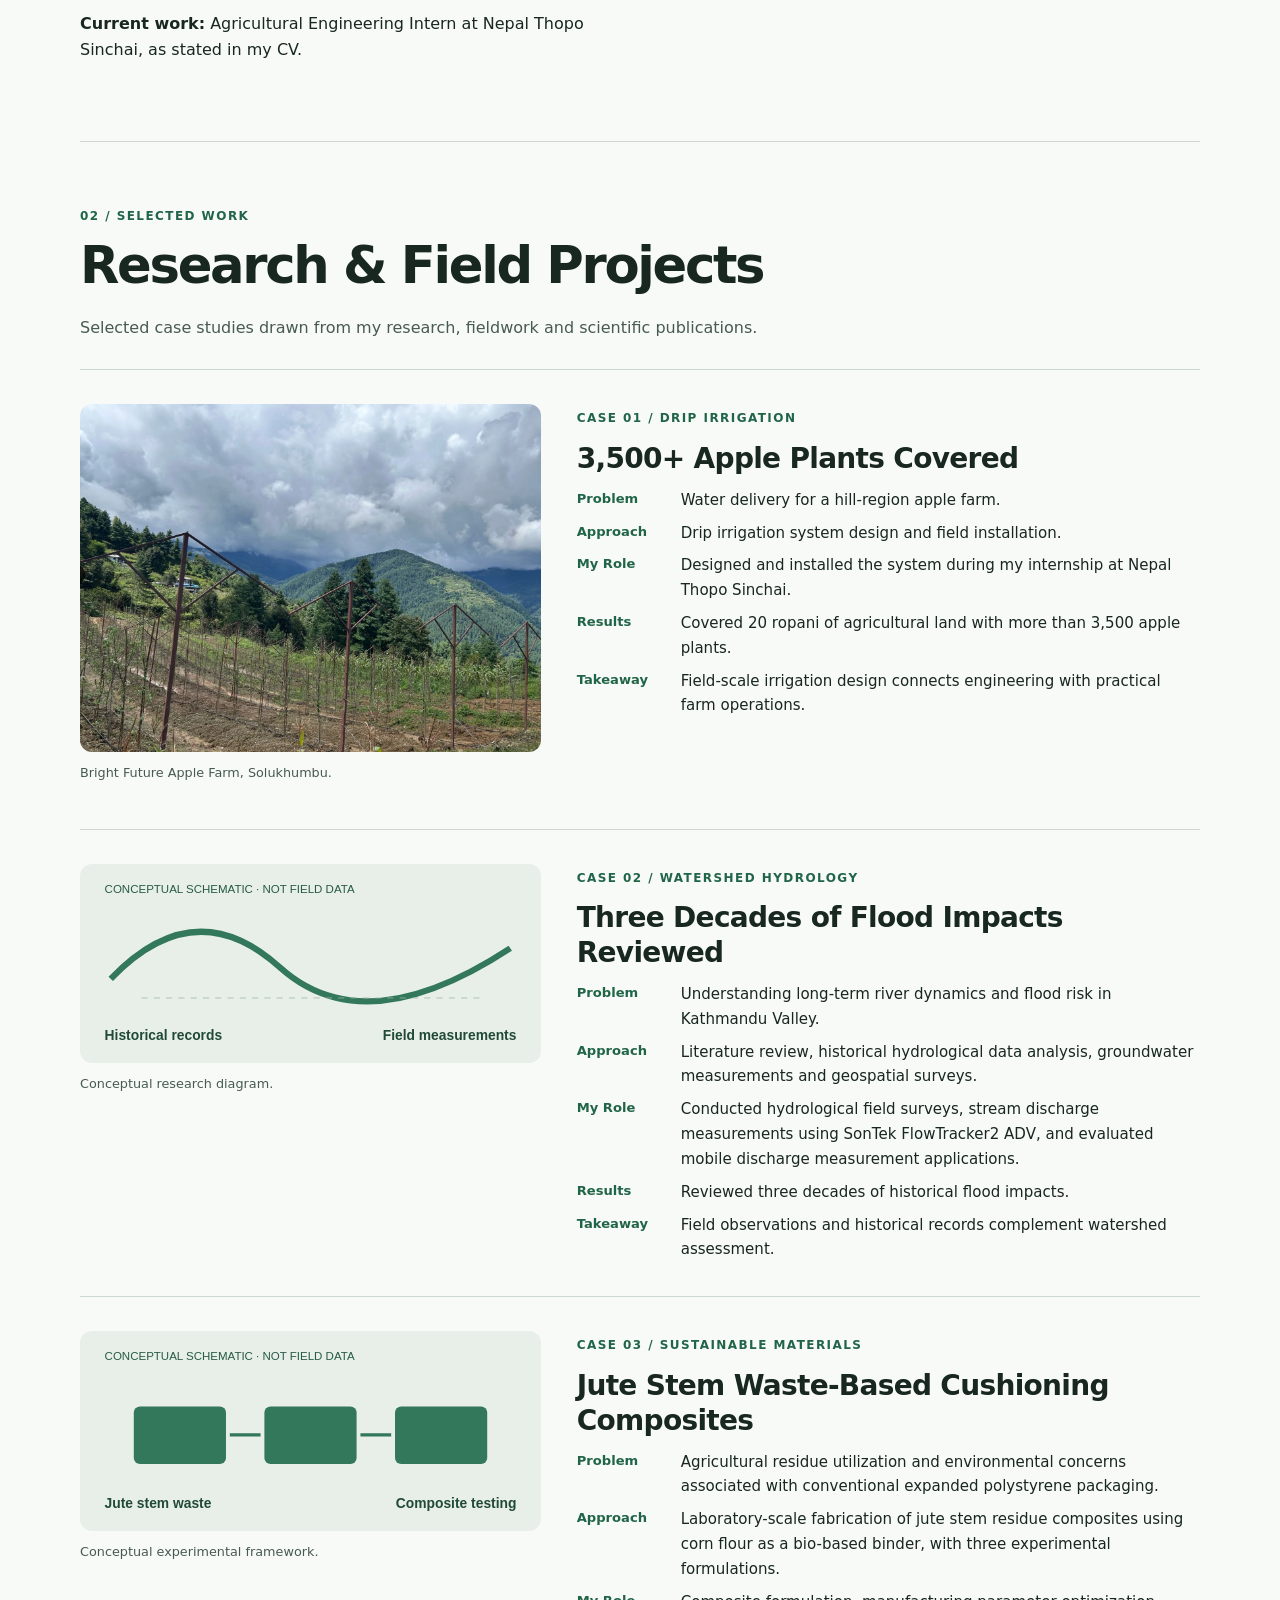
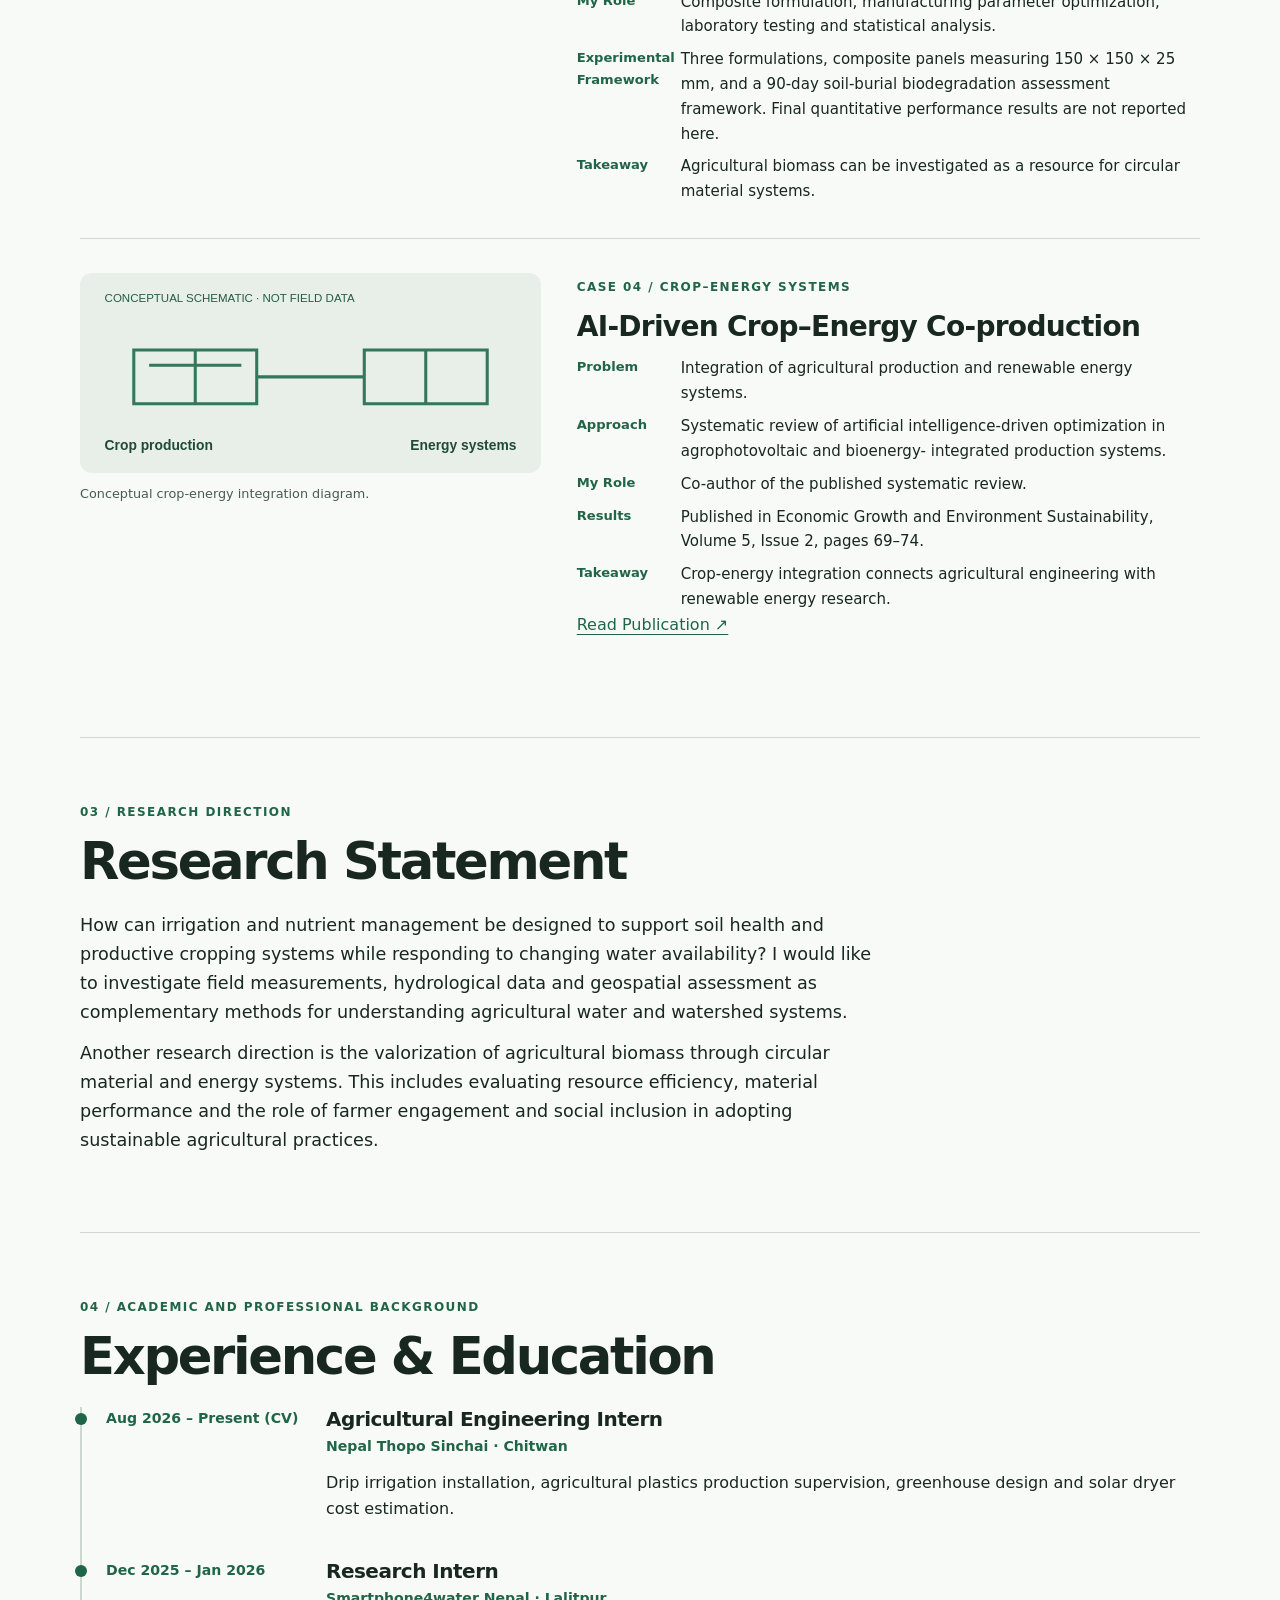
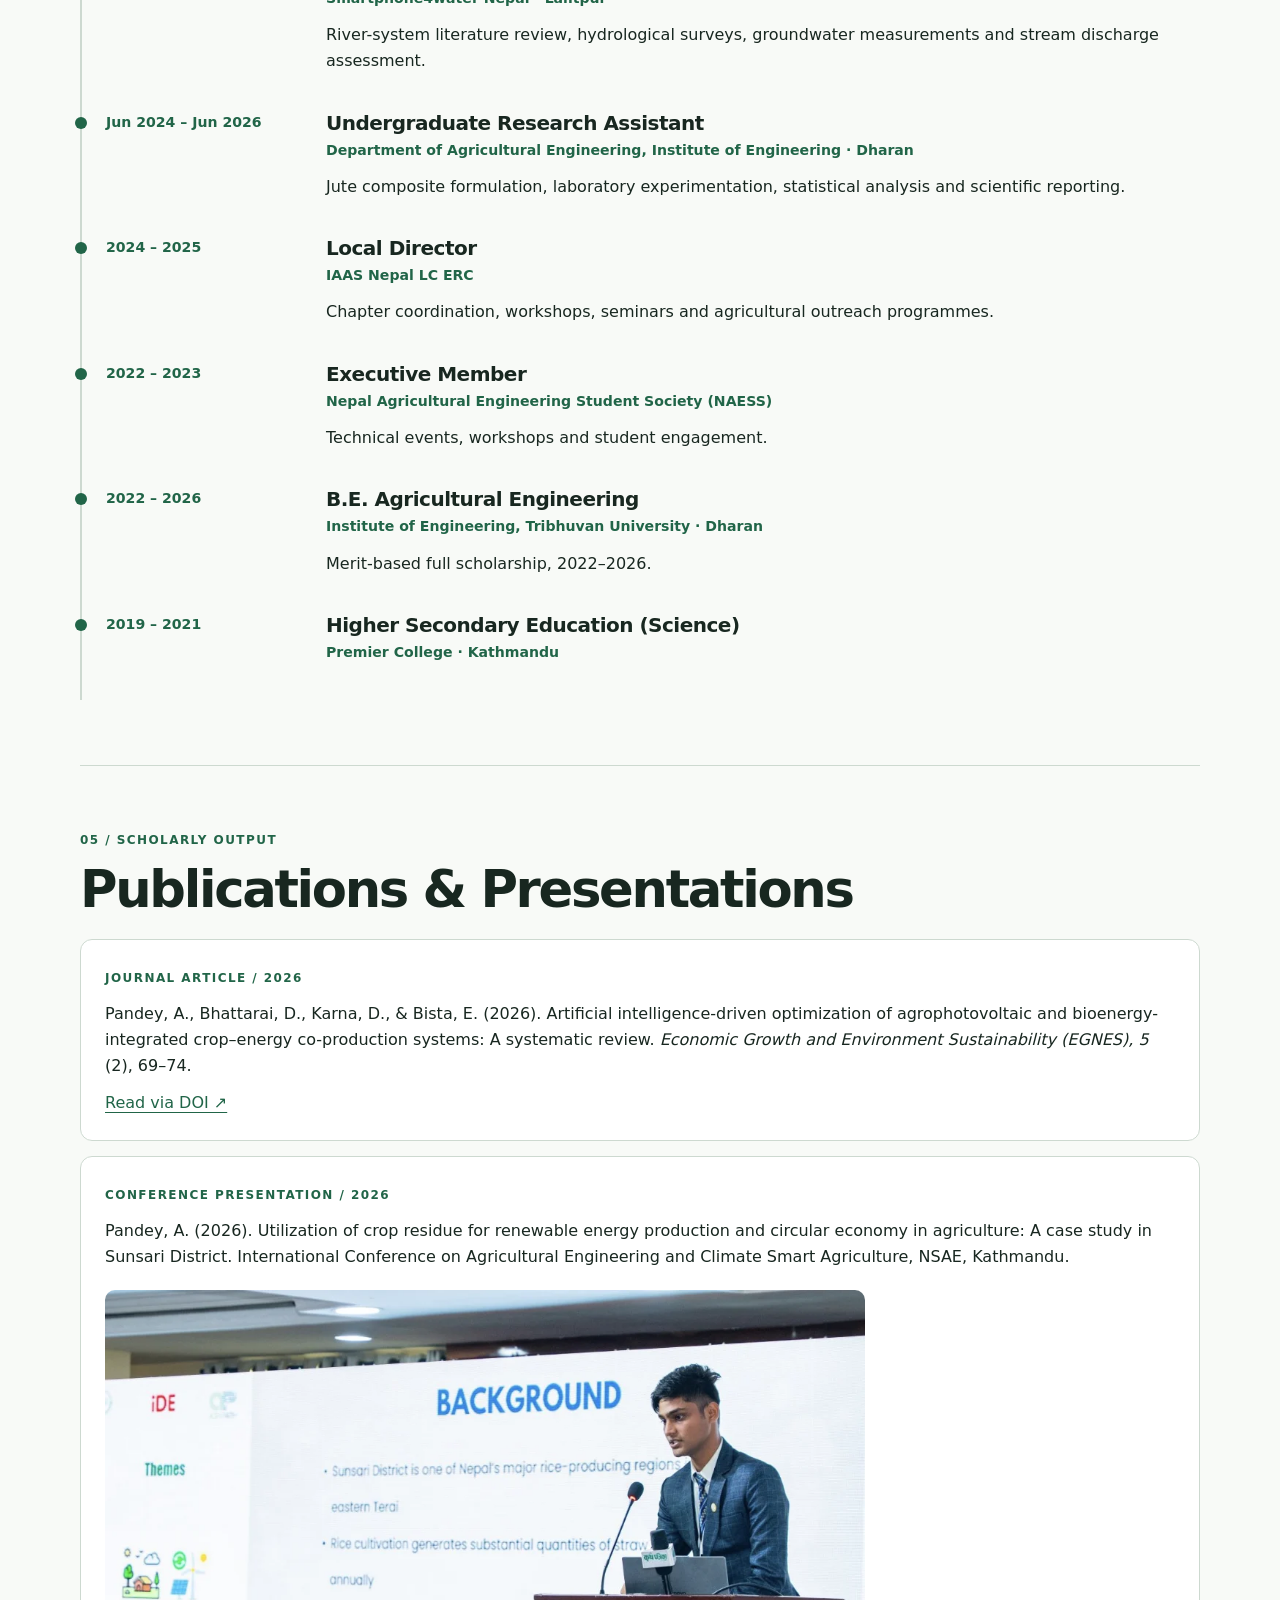
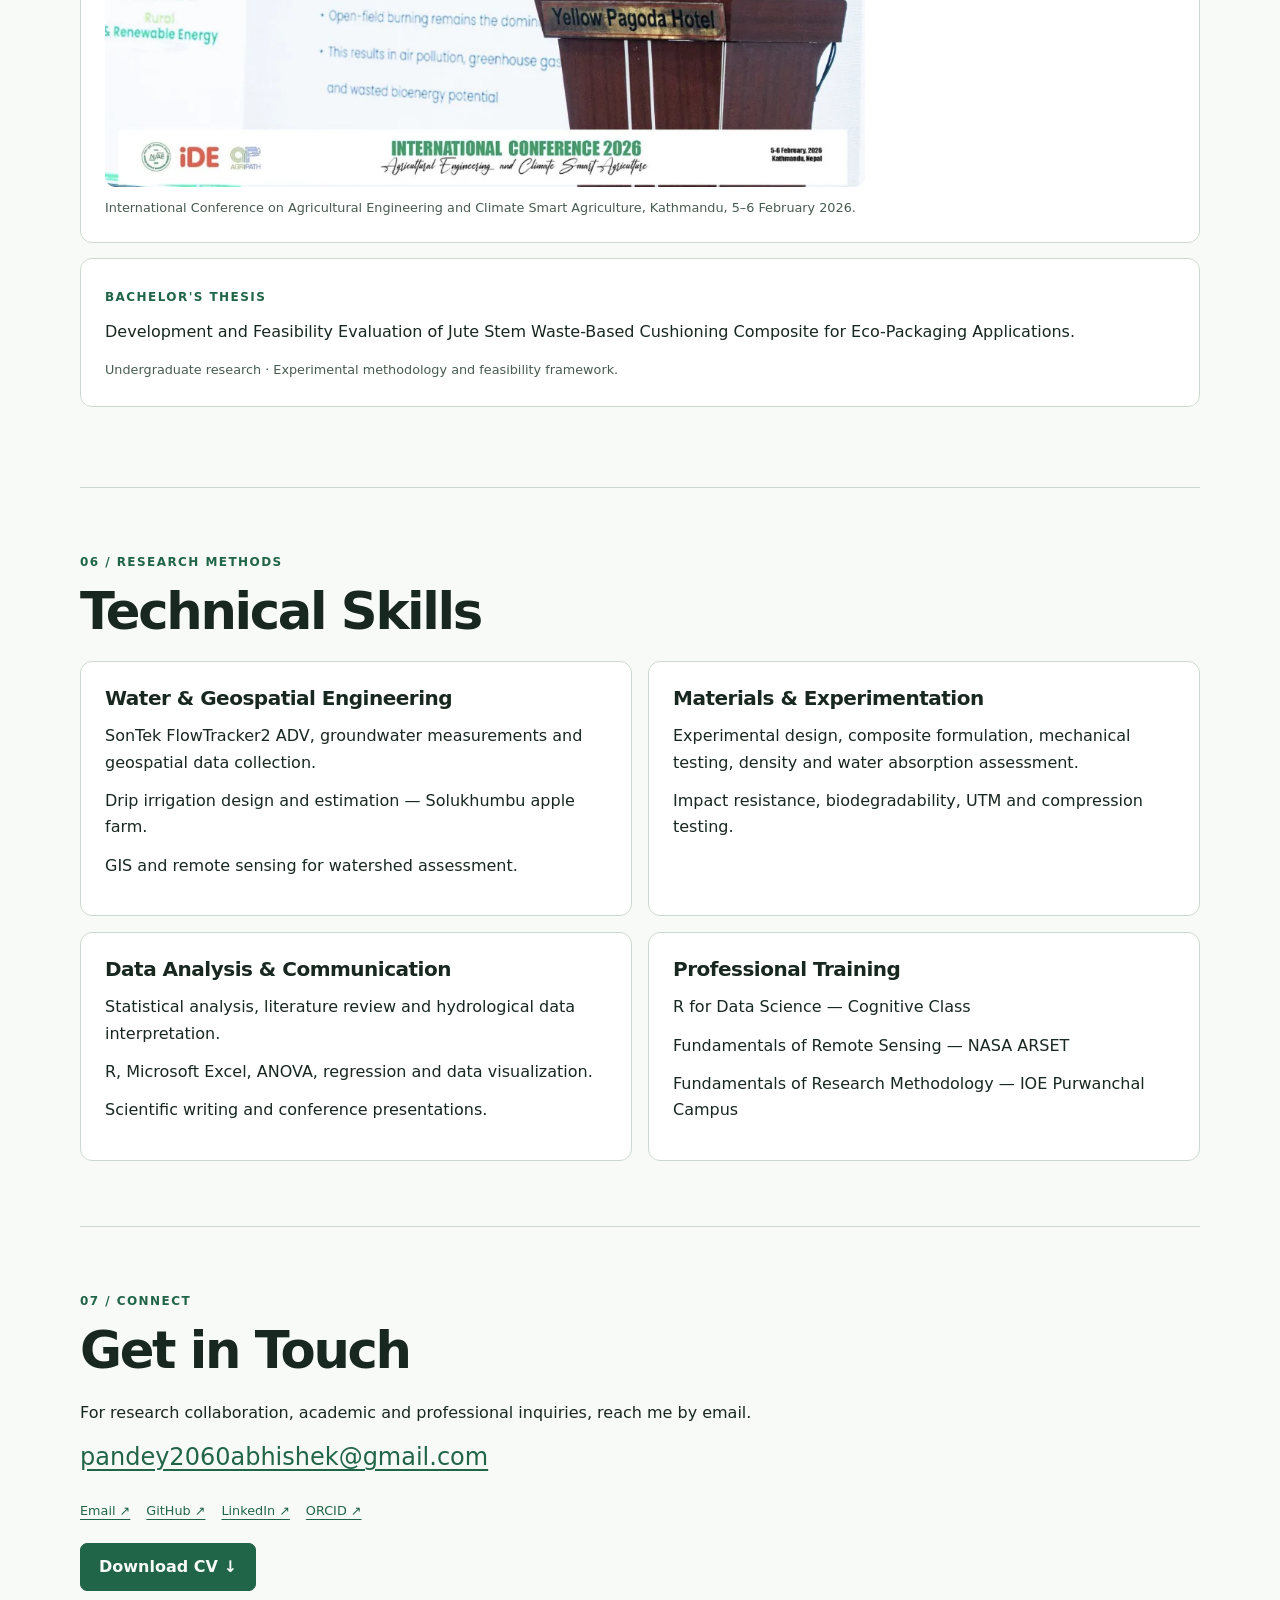
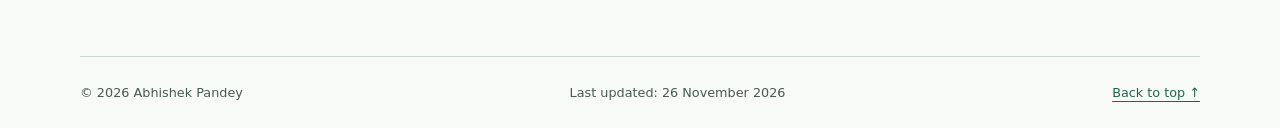
==== commit 1a45644c: "Update index.html" ====
--- a/index.html
+++ b/index.html
@@ -1,2 +1,1383 @@
+
 <!DOCTYPE html>
-<html lang="en"><head><meta charset="utf-8"/><meta content="width=device-width,initial-scale=1" name="viewport"/><title>Abhishek Pandey | Agricultural Engineering Research Portfolio</title><meta content="Abhishek Pandey’s agricultural engineering research in Nepal: drip irrigation, watershed hydrology, crop-energy systems and sustainable agricultural materials." name="description"/><link href="https://erabhishekpandey.com.np/" rel="canonical"/><meta content="profile" property="og:type"/><meta content="Abhishek Pandey | Agricultural Engineering Research" property="og:title"/><meta content="Abhishek Pandey’s agricultural engineering research in Nepal: drip irrigation, watershed hydrology, crop-energy systems and sustainable agricultural materials." property="og:description"/><meta content="https://erabhishekpandey.com.np/" property="og:url"/><meta content="https://erabhishekpandey.com.np/images/profile.webp" property="og:image"/><meta content="Professional portrait of Abhishek Pandey" property="og:image:alt"/><meta content="summary" name="twitter:card"/><meta content="Abhishek Pandey | Agricultural Engineering Research" name="twitter:title"/><meta content="Abhishek Pandey’s agricultural engineering research in Nepal: drip irrigation, watershed hydrology, crop-energy systems and sustainable agricultural materials." name="twitter:description"/><meta content="https://erabhishekpandey.com.np/images/profile.webp" name="twitter:image"/><script type="application/ld+json">{"@context": "https://schema.org", "@type": "Person", "name": "Abhishek Pandey", "url": "https://erabhishekpandey.com.np/", "image": "https://erabhishekpandey.com.np/images/profile.webp", "email": "pandey2060abhishek@gmail.com", "jobTitle": "Agricultural Engineering Intern", "sameAs": ["https://github.com/erabhishekpandey", "https://www.linkedin.com/in/abhishek-pandey-92237333a/", "https://orcid.org/0009-0000-3780-7033"], "alumniOf": {"@type": "CollegeOrUniversity", "name": "Tribhuvan University, Institute of Engineering"}}</script><link href="css/style.css" rel="stylesheet"/><script src="js/theme.js"></script><script defer="" src="js/main.js"></script><!-- Analytics placeholder: add privacy-friendly GoatCounter or Plausible script only after account setup. --></head><body><a class="skip" href="#main">Skip to content</a><header class="header"><div class="nav-wrap"><a aria-label="Abhishek Pandey home" class="brand" href="#top">AP<span>.</span></a><button aria-controls="nav" aria-expanded="false" class="menu">Menu</button><nav aria-label="Main navigation" id="nav"><a href="#about">About</a><a href="#research">Research</a><a href="#experience">Experience</a><a href="#publications">Publications</a><a href="#contact">Contact</a></nav><button aria-label="Switch color theme" aria-pressed="false" id="theme">◐ <span>Theme</span></button></div></header><main id="main"><section class="hero wrap" id="top"><div><span class="eyebrow">AGRICULTURAL ENGINEERING / NEPAL</span><h1>Abhishek<br/>Pandey<span>.</span></h1><p class="position">Water, soil and circular resource systems for sustainable agriculture in Nepal.</p><p class="lede">My work spans field-scale drip irrigation, watershed hydrology and agricultural biomass valorization.</p><div class="actions"><a class="btn primary" href="#research">Explore research ↓</a><a class="btn" download="" href="assets/cv.pdf">Download CV ↓</a></div><div class="social"><a href="mailto:pandey2060abhishek@gmail.com">✉ Email</a><a href="https://github.com/erabhishekpandey">GitHub ↗</a><a href="https://www.linkedin.com/in/abhishek-pandey-92237333a/">LinkedIn ↗</a><a href="https://orcid.org/0009-0000-3780-7033">ORCID ↗</a></div></div><figure class="portrait hero-field"><img alt="Hillside orchard with irrigation lines and mountain landscape" fetchpriority="high" height="1055" src="images/apple-orchard.webp" width="1400"/><figcaption>Fieldwork · Orchard irrigation, Solukhumbu</figcaption></figure></section><section aria-label="Documented project outcomes" class="impact"><div class="wrap stats"><div><strong>3,500+</strong><span>Apple plants covered</span></div><div><strong>20</strong><span>Ropani under drip irrigation</span></div><div><strong>3</strong><span>Decades of flood impacts reviewed</span></div><div><strong>1</strong><span>Systematic review published</span></div></div></section><section class="wrap section" id="about"><div class="section-label">01 / PROFILE</div><div class="about-grid"><div><h2>About</h2><figure class="about-portrait"><img alt="Professional portrait supplied by Abhishek Pandey" height="818" loading="lazy" src="images/profile.webp" width="850"/><figcaption>Professional portrait</figcaption></figure><p>I studied agricultural engineering at the Institute of Engineering, Tribhuvan University (2022–2026), with a merit-based full scholarship. My undergraduate research explored biodegradable cushioning composites made from jute stem waste. I have worked on hydrological field surveys and drip irrigation design and installation.</p><p><strong>Current work:</strong> Agricultural Engineering Intern, Nepal Thopo Sinchai (as stated in the supplied CV).</p></div><aside class="panel"><h3>Research interests</h3><ul><li>Soil health, cropping systems and nutrient use efficiency</li><li>Climate impacts on hydrology and sustainable irrigation</li><li>GIS and remote sensing for watershed assessment</li><li>Agricultural biomass and circular bioeconomy</li><li>Farmer engagement and social inclusion in agriculture</li></ul></aside></div></section><section class="wrap section" id="research"><div class="section-label">02 / SELECTED WORK</div><h2>Research &amp; field projects</h2><p class="lede">Four case studies drawn from my research, fieldwork and published output.</p><article class="case"><div class="case-image"><img alt="Hillside orchard with young plants, support frames and irrigation lines against forested mountains" height="1055" loading="lazy" src="images/apple-orchard.webp" width="1400"/><p class="note">Field photograph supplied for the Solukhumbu orchard irrigation project.</p></div><div><span class="eyebrow">CASE 01 / Drip irrigation · Solukhumbu</span><h3>3,500+ apple plants covered</h3><dl><dt>Problem</dt><dd>Water delivery for a hill-region apple farm.</dd><dt>Approach</dt><dd>Drip irrigation system design and field installation.</dd><dt>My role</dt><dd>Designed and installed the system during the Nepal Thopo Sinchai internship.</dd><dt>Results</dt><dd>20 ropani covered; more than 3,500 apple plants.</dd><dt>Takeaway</dt><dd>Field-scale irrigation design connects engineering to farm operations.</dd></dl></div></article><article class="case"><div class="case-image"><img alt="Conceptual schematic connecting Historical records and Field measurements" height="260" loading="lazy" src="images/water.svg" width="600"/><p class="note">Conceptual diagram, not measured data.</p></div><div><span class="eyebrow">CASE 02 / Watershed hydrology · Kathmandu Valley</span><h3>Three decades of flood impacts reviewed</h3><dl><dt>Problem</dt><dd>Understanding long-term river dynamics and flood risk.</dd><dt>Approach</dt><dd>Literature review, historical data analysis, groundwater measurements, geospatial surveys and SonTek FlowTracker2 ADV discharge measurements.</dd><dt>My role</dt><dd>Conducted surveys and evaluated mobile discharge measurement applications; assisted data analysis.</dd><dt>Results</dt><dd>Three decades of flood impacts reviewed.</dd><dt>Takeaway</dt><dd>Field observations and historical records complement watershed assessment.</dd></dl></div></article><article class="case"><div class="case-image"><img alt="Conceptual schematic connecting Jute stem waste and Composite testing" height="260" loading="lazy" src="images/materials.svg" width="600"/><p class="note">Conceptual diagram of the research approach, not experimental data.</p></div><div><span class="eyebrow">CASE 03 / Jute stem waste · Bachelor’s thesis</span><h3>Three composite batches investigated</h3><dl><dt>Problem</dt><dd>Agricultural residues and conventional expanded polystyrene packaging.</dd><dt>Approach</dt><dd>Jute stem residue and corn flour binder; three batch formulations, laboratory-scale fabrication, physical and mechanical characterization, and a soil-burial biodegradation framework.</dd><dt>My role</dt><dd>Developed formulations, optimized manufacturing parameters and performed statistical analysis.</dd><dt>Results</dt><dd>The thesis document describes three batches, 150 × 150 × 25 mm panels and a 90-day soil-burial assessment framework. Numerical experimental outcomes are not reported in the supplied document.</dd><dt>Takeaway</dt><dd>Agricultural biomass can be investigated as a resource for circular material systems.</dd></dl></div></article><article class="case"><div class="case-image"><img alt="Conceptual schematic connecting Crop production and Energy systems" height="260" loading="lazy" src="images/energy.svg" width="600"/><p class="note">Conceptual diagram, not measured data.</p></div><div><span class="eyebrow">CASE 04 / Crop–energy co-production</span><h3>Systematic review published in 2026</h3><dl><dt>Problem</dt><dd>Integration of agricultural production and renewable energy systems.</dd><dt>Approach</dt><dd>Systematic review of AI-driven optimization in agrophotovoltaic and bioenergy-integrated systems.</dd><dt>My role</dt><dd>Co-author of the published review.</dd><dt>Results</dt><dd>Published in EGNES 5(2), 69–74.</dd><dt>Takeaway</dt><dd>Crop–energy integration is a research direction at the intersection of agricultural and energy engineering.</dd></dl></div></article></section><section class="wrap section" id="statement"><div class="section-label">03 / RESEARCH DIRECTION</div><h2>Research statement</h2><p class="note">Research directions based on my stated research interests.</p><div class="statement"><p>How can irrigation and nutrient management be designed to support soil health and productive cropping systems while responding to changing water availability? I would like to investigate field measurements, hydrological data and geospatial assessment as complementary methods for understanding agricultural water and watershed systems.</p><p>Another direction is the valorization of agricultural biomass through circular material and energy systems. Questions include how to evaluate resource efficiency and material performance, and how farmer engagement and social inclusion can inform the adoption of sustainable agricultural practices.</p></div></section><section class="wrap section" id="experience"><div class="section-label">04 / BACKGROUND</div><h2>Experience &amp; education</h2><div class="timeline"><article><time>Aug 2026 – Present (CV)</time><div><h3>Agricultural Engineering Intern</h3><p class="org">Nepal Thopo Sinchai · Chitwan</p><p>Drip irrigation installation, agricultural plastics production supervision, greenhouse and solar dryer design estimates.</p></div></article><article><time>Dec 2025 – Jan 2026</time><div><h3>Research Intern</h3><p class="org">Smartphone4water Nepal · Lalitpur</p><p>River-system literature review, hydrological field surveys and discharge measurement.</p></div></article><article><time>Jun 2024 – Jun 2026</time><div><h3>Undergraduate Research Assistant</h3><p class="org">Department of Agricultural Engineering, IOE · Dharan</p><p>Jute composite formulation, laboratory testing and analysis.</p></div></article><article><time>2024 – 2025</time><div><h3>Local Director</h3><p class="org">IAAS Nepal LC ERC</p><p>Chapter coordination, workshops, seminars and agricultural outreach.</p></div></article><article><time>2022 – 2023</time><div><h3>Executive Member</h3><p class="org">NAESS</p><p>Technical events and student engagement.</p></div></article><article><time>2022 – 2026</time><div><h3>B.E. Agricultural Engineering</h3><p class="org">Institute of Engineering, Tribhuvan University · Dharan</p><p>Merit-based full scholarship, 2022–2026.</p></div></article><article><time>2019 – 2021</time><div><h3>Higher Secondary Education (Science)</h3><p class="org">Premier College · Kathmandu</p><p></p></div></article></div></section><section class="wrap section" id="publications"><div class="section-label">05 / SCHOLARLY OUTPUT</div><h2>Publications &amp; presentations</h2><article class="output"><span class="eyebrow">JOURNAL ARTICLE / 2026</span><p>Pandey, A., Bhattarai, D., Karna, D., &amp; Bista, E. (2026). Artificial intelligence-driven optimization of agrophotovoltaic and bioenergy-integrated crop–energy co-production systems: A systematic review. <em>Economic Growth and Environment Sustainability (EGNES), 5</em>(2), 69–74.</p><a href="https://doi.org/10.26480/egnes.02.2026.69.74">Read via DOI ↗</a></article><article class="output"><span class="eyebrow">CONFERENCE ABSTRACT / 2026</span><p>Pandey, A. (2026). Utilization of crop residue for renewable energy production and circular economy in agriculture: A case study in Sunsari District. International Conference on Agricultural Engineering and Climate Smart Agriculture, NSAE, Kathmandu.</p><figure class="conference-photo"><img alt="Conference presenter at a podium beside a slide about crop residue in Sunsari District" height="678" loading="lazy" src="images/conference.webp" width="1038"/><figcaption>International Conference on Agricultural Engineering and Climate Smart Agriculture, Kathmandu, 5–6 February 2026.</figcaption></figure></article><article class="output"><span class="eyebrow">BACHELOR’S THESIS</span><p>Development and Feasibility Evaluation of Jute Stem Waste-Based Cushioning Composite for Eco Packaging Applications.</p><span class="note">Undergraduate research · experimental methodology and feasibility framework.</span></article></section><section class="wrap section" id="skills"><div class="section-label">06 / METHODS</div><h2>Technical skills</h2><div class="skill-grid"><article class="panel"><h3>Water &amp; geospatial</h3><p>SonTek FlowTracker2 ADV, groundwater level measurements and geospatial data collection — Kathmandu Valley field surveys.</p><p>Drip irrigation design and estimation — Solukhumbu apple farm.</p><p>GIS and remote sensing — watershed assessment interest.</p></article><article class="panel"><h3>Materials &amp; experimentation</h3><p>Sample formulation, mechanical testing, density, water absorption, impact resistance and biodegradability — jute composite thesis.</p><p>UTM, compression testing and other lab instruments listed in CV.</p></article><article class="panel"><h3>Data &amp; communication</h3><p>Statistical analysis — jute composite research. Literature review and data interpretation — Kathmandu Valley hydrology.</p><p>R, advanced Excel, ANOVA and regression listed in CV.</p><p>Scientific writing and oral presentation — published review and NSAE conference abstract.</p></article><article class="panel"><h3>Training</h3><p>R for Data Science — Cognitive Class</p><p>Fundamentals of Remote Sensing — NASA ARSET</p><p>Fundamentals of Research Methodology — Department of Agricultural Engineering, IOE Purwanchal Campus</p></article></div></section><section class="wrap section contact" id="contact"><div class="section-label">07 / CONNECT</div><h2>Contact</h2><p>For academic and professional inquiries, reach me by email.</p><a class="email" href="mailto:pandey2060abhishek@gmail.com">pandey2060abhishek@gmail.com</a><div class="social"><a href="mailto:pandey2060abhishek@gmail.com">✉ Email</a><a href="https://github.com/erabhishekpandey">GitHub ↗</a><a href="https://www.linkedin.com/in/abhishek-pandey-92237333a/">LinkedIn ↗</a><a href="https://orcid.org/0009-0000-3780-7033">ORCID ↗</a></div><a class="btn primary" download="" href="assets/cv.pdf">Download CV ↓</a></section></main><footer class="wrap footer"><span>© 2026 Abhishek Pandey</span><span>Last updated: <time datetime="2026-11-26">26 November 2026</time></span><a href="#top">Back to top ↑</a></footer></body></html>+<html lang="en">
+
+<head>
+
+    <meta charset="UTF-8">
+
+    <meta name="viewport"
+          content="width=device-width, initial-scale=1.0">
+
+    <title>
+        Er. Abhishek Pandey | Agricultural Engineering Research Portfolio
+    </title>
+
+    <meta name="description"
+          content="Abhishek Pandey’s agricultural engineering research in Nepal: irrigation, watershed hydrology, renewable energy, crop-energy systems and sustainable materials.">
+
+    <link rel="canonical"
+          href="https://erabhishekpandey.com.np/">
+
+    <meta property="og:type"
+          content="profile">
+
+    <meta property="og:title"
+          content="Abhishek Pandey | Agricultural Engineering Research">
+
+    <meta property="og:description"
+          content="Agricultural engineering research in Nepal: drip irrigation, watershed hydrology, renewable energy and sustainable agricultural materials.">
+
+    <meta property="og:url"
+          content="https://erabhishekpandey.com.np/">
+
+    <meta property="og:image"
+          content="https://erabhishekpandey.com.np/images/profile.webp">
+
+    <meta property="og:image:alt"
+          content="Professional portrait of Abhishek Pandey">
+
+    <meta name="twitter:card"
+          content="summary">
+
+    <meta name="twitter:title"
+          content="Abhishek Pandey | Agricultural Engineering Research">
+
+    <meta name="twitter:description"
+          content="Research in irrigation, hydrology, renewable energy and sustainable agriculture.">
+
+    <meta name="twitter:image"
+          content="https://erabhishekpandey.com.np/images/profile.webp">
+
+    <!-- Structured Data -->
+
+    <script type="application/ld+json">
+    {
+        "@context": "https://schema.org",
+        "@type": "Person",
+        "name": "Abhishek Pandey",
+        "url": "https://erabhishekpandey.com.np/",
+        "image": "https://erabhishekpandey.com.np/images/profile.webp",
+        "email": "pandey2060abhishek@gmail.com",
+        "jobTitle": "Agricultural Engineering Intern",
+        "sameAs": [
+            "https://github.com/erabhishekpandey",
+            "https://www.linkedin.com/in/abhishek-pandey-92237333a/",
+            "https://orcid.org/0009-0000-3780-7033"
+        ],
+        "alumniOf": {
+            "@type": "CollegeOrUniversity",
+            "name": "Tribhuvan University, Institute of Engineering"
+        }
+    }
+    </script>
+
+    <!-- Stylesheet -->
+
+    <link rel="stylesheet" href="css/style.css">
+
+    <!-- JavaScript -->
+
+    <script src="js/theme.js"></script>
+    <script src="js/main.js" defer></script>
+
+    <!-- Privacy-friendly analytics can be added here -->
+
+</head>
+
+<body>
+
+    <a class="skip" href="#main">
+        Skip to content
+    </a>
+
+    <!-- =========================================
+         HEADER AND NAVIGATION
+    ========================================== -->
+
+    <header class="header">
+
+        <div class="nav-wrap">
+
+            <a class="brand"
+               href="#top"
+               aria-label="Abhishek Pandey home">
+
+                AP<span>.</span>
+
+            </a>
+
+            <button class="menu"
+                    aria-controls="nav"
+                    aria-expanded="false">
+
+                Menu
+
+            </button>
+
+            <nav id="nav" aria-label="Main navigation">
+
+                <a href="#about">About</a>
+
+                <a href="#research">Research</a>
+
+                <a href="#experience">Experience</a>
+
+                <a href="#publications">Publications</a>
+
+                <a href="#contact">Contact</a>
+
+            </nav>
+
+            <button id="theme"
+                    aria-label="Switch color theme"
+                    aria-pressed="false">
+
+                ◐ <span>Theme</span>
+
+            </button>
+
+        </div>
+
+    </header>
+
+    <main id="main">
+
+        <!-- =====================================
+             HERO SECTION
+        ====================================== -->
+
+        <section class="hero wrap" id="top">
+
+            <div>
+
+                <span class="eyebrow">
+
+                    AGRICULTURAL ENGINEERING / NEPAL
+
+                </span>
+
+                <h1>
+                    Abhishek<br>
+                    Pandey<span>.</span>
+                </h1>
+
+                <p class="position">
+
+                    Water, soil and circular resource systems
+                    for sustainable agriculture in Nepal.
+
+                </p>
+
+                <p class="lede">
+
+                    My work spans field-scale drip irrigation,
+                    watershed hydrology and agricultural biomass
+                    valorization.
+
+                </p>
+
+                <div class="actions">
+
+                    <a class="btn primary" href="#research">
+
+                        Explore Research ↓
+
+                    </a>
+
+                    <a class="btn"
+                       href="assets/cv.pdf"
+                       download>
+
+                        Download CV ↓
+
+                    </a>
+
+                </div>
+
+                <div class="social">
+
+                    <a href="mailto:pandey2060abhishek@gmail.com">
+
+                        Email ↗
+
+                    </a>
+
+                    <a href="https://github.com/erabhishekpandey">
+
+                        GitHub ↗
+
+                    </a>
+
+                    <a href="https://www.linkedin.com/in/abhishek-pandey-92237333a/">
+
+                        LinkedIn ↗
+
+                    </a>
+
+                    <a href="https://orcid.org/0009-0000-3780-7033">
+
+                        ORCID ↗
+
+                    </a>
+
+                </div>
+
+            </div>
+
+            <figure class="portrait hero-field">
+
+                <img
+                    src="images/apple-orchard.webp"
+                    alt="Hillside apple orchard with irrigation lines and mountain landscape"
+                    width="1400"
+                    height="1055"
+                    fetchpriority="high">
+
+                <figcaption>
+
+                    Fieldwork · Orchard irrigation, Solukhumbu
+
+                </figcaption>
+
+            </figure>
+
+        </section>
+
+        <!-- =====================================
+             RESEARCH IMPACT
+        ====================================== -->
+
+        <section class="impact"
+                 aria-label="Documented project outcomes">
+
+            <div class="wrap stats">
+
+                <div>
+                    <strong>3,500+</strong>
+                    <span>Apple plants covered</span>
+                </div>
+
+                <div>
+                    <strong>20</strong>
+                    <span>Ropani under drip irrigation</span>
+                </div>
+
+                <div>
+                    <strong>3</strong>
+                    <span>Decades of flood impacts reviewed</span>
+                </div>
+
+                <div>
+                    <strong>1</strong>
+                    <span>Systematic review published</span>
+                </div>
+
+            </div>
+
+        </section>
+
+        <!-- =====================================
+             ABOUT ME
+        ====================================== -->
+
+        <section class="wrap section" id="about">
+
+            <div class="section-label">
+
+                01 / PROFILE
+
+            </div>
+
+            <div class="about-grid">
+
+                <div>
+
+                    <h2>About Me</h2>
+
+                    <figure class="about-portrait">
+
+                        <img
+                            src="images/profile.webp"
+                            alt="Professional portrait of Abhishek Pandey"
+                            width="850"
+                            height="818"
+                            loading="lazy">
+
+                        <figcaption>
+                            Abhishek Pandey
+                        </figcaption>
+
+                    </figure>
+
+                    <p>
+
+                        I studied Agricultural Engineering at
+                        the Institute of Engineering, Tribhuvan
+                        University (2022–2026), with a merit-based
+                        full scholarship.
+
+                    </p>
+
+                    <p>
+
+                        My undergraduate research explored
+                        biodegradable cushioning composites made
+                        from jute stem waste. I have worked on
+                        hydrological field surveys and drip
+                        irrigation design and installation.
+
+                    </p>
+
+                    <p>
+
+                        <strong>Current work:</strong>
+
+                        Agricultural Engineering Intern at
+                        Nepal Thopo Sinchai, as stated in my CV.
+
+                    </p>
+
+                </div>
+
+                <aside class="panel">
+
+                    <h3>Research Interests</h3>
+
+                    <ul>
+
+                        <li>
+                            Soil health, cropping systems and
+                            nutrient use efficiency
+                        </li>
+
+                        <li>
+                            Climate impacts on hydrology and
+                            sustainable irrigation
+                        </li>
+
+                        <li>
+                            GIS and remote sensing for
+                            watershed assessment
+                        </li>
+
+                        <li>
+                            Agricultural biomass and
+                            circular bioeconomy
+                        </li>
+
+                        <li>
+                            Farmer engagement and social
+                            inclusion in agriculture
+                        </li>
+
+                    </ul>
+
+                </aside>
+
+            </div>
+
+        </section>
+
+        <!-- =====================================
+             RESEARCH PROJECTS
+        ====================================== -->
+
+        <section class="wrap section" id="research">
+
+            <div class="section-label">
+
+                02 / SELECTED WORK
+
+            </div>
+
+            <h2>Research &amp; Field Projects</h2>
+
+            <p class="lede">
+
+                Selected case studies drawn from my research,
+                fieldwork and scientific publications.
+
+            </p>
+
+            <!-- Project 01 -->
+
+            <article class="case">
+
+                <div class="case-image">
+
+                    <img
+                        src="images/apple-orchard.webp"
+                        alt="Apple orchard irrigation project in the hills of Solukhumbu"
+                        width="1400"
+                        height="1055"
+                        loading="lazy">
+
+                    <p class="note">
+
+                        Bright Future Apple Farm, Solukhumbu.
+
+                    </p>
+
+                </div>
+
+                <div>
+
+                    <span class="eyebrow">
+
+                        CASE 01 / DRIP IRRIGATION
+
+                    </span>
+
+                    <h3>
+
+                        3,500+ Apple Plants Covered
+
+                    </h3>
+
+                    <dl>
+
+                        <dt>Problem</dt>
+
+                        <dd>
+
+                            Water delivery for a hill-region
+                            apple farm.
+
+                        </dd>
+
+                        <dt>Approach</dt>
+
+                        <dd>
+
+                            Drip irrigation system design
+                            and field installation.
+
+                        </dd>
+
+                        <dt>My Role</dt>
+
+                        <dd>
+
+                            Designed and installed the system
+                            during my internship at Nepal
+                            Thopo Sinchai.
+
+                        </dd>
+
+                        <dt>Results</dt>
+
+                        <dd>
+
+                            Covered 20 ropani of agricultural
+                            land with more than 3,500 apple plants.
+
+                        </dd>
+
+                        <dt>Takeaway</dt>
+
+                        <dd>
+
+                            Field-scale irrigation design
+                            connects engineering with practical
+                            farm operations.
+
+                        </dd>
+
+                    </dl>
+
+                </div>
+
+            </article>
+
+            <!-- Project 02 -->
+
+            <article class="case">
+
+                <div class="case-image">
+
+                    <img
+                        src="images/water.svg"
+                        alt="Conceptual diagram of historical records and hydrological field measurements"
+                        width="600"
+                        height="260"
+                        loading="lazy">
+
+                    <p class="note">
+
+                        Conceptual research diagram.
+
+                    </p>
+
+                </div>
+
+                <div>
+
+                    <span class="eyebrow">
+
+                        CASE 02 / WATERSHED HYDROLOGY
+
+                    </span>
+
+                    <h3>
+
+                        Three Decades of Flood Impacts Reviewed
+
+                    </h3>
+
+                    <dl>
+
+                        <dt>Problem</dt>
+
+                        <dd>
+
+                            Understanding long-term river
+                            dynamics and flood risk in
+                            Kathmandu Valley.
+
+                        </dd>
+
+                        <dt>Approach</dt>
+
+                        <dd>
+
+                            Literature review, historical
+                            hydrological data analysis,
+                            groundwater measurements and
+                            geospatial surveys.
+
+                        </dd>
+
+                        <dt>My Role</dt>
+
+                        <dd>
+
+                            Conducted hydrological field surveys,
+                            stream discharge measurements using
+                            SonTek FlowTracker2 ADV, and evaluated
+                            mobile discharge measurement
+                            applications.
+
+                        </dd>
+
+                        <dt>Results</dt>
+
+                        <dd>
+
+                            Reviewed three decades of
+                            historical flood impacts.
+
+                        </dd>
+
+                        <dt>Takeaway</dt>
+
+                        <dd>
+
+                            Field observations and historical
+                            records complement watershed
+                            assessment.
+
+                        </dd>
+
+                    </dl>
+
+                </div>
+
+            </article>
+
+            <!-- Project 03 -->
+
+            <article class="case">
+
+                <div class="case-image">
+
+                    <img
+                        src="images/materials.svg"
+                        alt="Conceptual diagram of jute stem waste composite development and testing"
+                        width="600"
+                        height="260"
+                        loading="lazy">
+
+                    <p class="note">
+
+                        Conceptual experimental framework.
+
+                    </p>
+
+                </div>
+
+                <div>
+
+                    <span class="eyebrow">
+
+                        CASE 03 / SUSTAINABLE MATERIALS
+
+                    </span>
+
+                    <h3>
+
+                        Jute Stem Waste-Based Cushioning Composites
+
+                    </h3>
+
+                    <dl>
+
+                        <dt>Problem</dt>
+
+                        <dd>
+
+                            Agricultural residue utilization
+                            and environmental concerns associated
+                            with conventional expanded polystyrene
+                            packaging.
+
+                        </dd>
+
+                        <dt>Approach</dt>
+
+                        <dd>
+
+                            Laboratory-scale fabrication of
+                            jute stem residue composites using
+                            corn flour as a bio-based binder,
+                            with three experimental formulations.
+
+                        </dd>
+
+                        <dt>My Role</dt>
+
+                        <dd>
+
+                            Composite formulation, manufacturing
+                            parameter optimization, laboratory
+                            testing and statistical analysis.
+
+                        </dd>
+
+                        <dt>Experimental Framework</dt>
+
+                        <dd>
+
+                            Three formulations, composite panels
+                            measuring 150 × 150 × 25 mm, and a
+                            90-day soil-burial biodegradation
+                            assessment framework.
+
+                            Final quantitative performance
+                            results are not reported here.
+
+                        </dd>
+
+                        <dt>Takeaway</dt>
+
+                        <dd>
+
+                            Agricultural biomass can be
+                            investigated as a resource for
+                            circular material systems.
+
+                        </dd>
+
+                    </dl>
+
+                </div>
+
+            </article>
+
+            <!-- Project 04 -->
+
+            <article class="case">
+
+                <div class="case-image">
+
+                    <img
+                        src="images/energy.svg"
+                        alt="Conceptual diagram connecting crop production and renewable energy systems"
+                        width="600"
+                        height="260"
+                        loading="lazy">
+
+                    <p class="note">
+
+                        Conceptual crop-energy integration diagram.
+
+                    </p>
+
+                </div>
+
+                <div>
+
+                    <span class="eyebrow">
+
+                        CASE 04 / CROP–ENERGY SYSTEMS
+
+                    </span>
+
+                    <h3>
+
+                        AI-Driven Crop–Energy Co-production
+
+                    </h3>
+
+                    <dl>
+
+                        <dt>Problem</dt>
+
+                        <dd>
+
+                            Integration of agricultural
+                            production and renewable energy
+                            systems.
+
+                        </dd>
+
+                        <dt>Approach</dt>
+
+                        <dd>
+
+                            Systematic review of artificial
+                            intelligence-driven optimization
+                            in agrophotovoltaic and bioenergy-
+                            integrated production systems.
+
+                        </dd>
+
+                        <dt>My Role</dt>
+
+                        <dd>
+
+                            Co-author of the published
+                            systematic review.
+
+                        </dd>
+
+                        <dt>Results</dt>
+
+                        <dd>
+
+                            Published in Economic Growth and
+                            Environment Sustainability,
+                            Volume 5, Issue 2, pages 69–74.
+
+                        </dd>
+
+                        <dt>Takeaway</dt>
+
+                        <dd>
+
+                            Crop-energy integration connects
+                            agricultural engineering with
+                            renewable energy research.
+
+                        </dd>
+
+                    </dl>
+
+                    <a href="https://doi.org/10.26480/egnes.02.2026.69.74">
+
+                        Read Publication ↗
+
+                    </a>
+
+                </div>
+
+            </article>
+
+        </section>
+
+        <!-- =====================================
+             RESEARCH STATEMENT
+        ====================================== -->
+
+        <section class="wrap section" id="statement">
+
+            <div class="section-label">
+
+                03 / RESEARCH DIRECTION
+
+            </div>
+
+            <h2>Research Statement</h2>
+
+            <div class="statement">
+
+                <p>
+
+                    How can irrigation and nutrient management
+                    be designed to support soil health and
+                    productive cropping systems while responding
+                    to changing water availability?
+
+                    I would like to investigate field
+                    measurements, hydrological data and
+                    geospatial assessment as complementary
+                    methods for understanding agricultural
+                    water and watershed systems.
+
+                </p>
+
+                <p>
+
+                    Another research direction is the
+                    valorization of agricultural biomass
+                    through circular material and energy
+                    systems. This includes evaluating resource
+                    efficiency, material performance and the
+                    role of farmer engagement and social
+                    inclusion in adopting sustainable
+                    agricultural practices.
+
+                </p>
+
+            </div>
+
+        </section>
+
+        <!-- =====================================
+             EXPERIENCE AND EDUCATION
+        ====================================== -->
+
+        <section class="wrap section" id="experience">
+
+            <div class="section-label">
+
+                04 / ACADEMIC AND PROFESSIONAL BACKGROUND
+
+            </div>
+
+            <h2>Experience &amp; Education</h2>
+
+            <div class="timeline">
+
+                <article>
+
+                    <time>Aug 2026 – Present (CV)</time>
+
+                    <div>
+
+                        <h3>Agricultural Engineering Intern</h3>
+
+                        <p class="org">
+
+                            Nepal Thopo Sinchai · Chitwan
+
+                        </p>
+
+                        <p>
+
+                            Drip irrigation installation,
+                            agricultural plastics production
+                            supervision, greenhouse design
+                            and solar dryer cost estimation.
+
+                        </p>
+
+                    </div>
+
+                </article>
+
+                <article>
+
+                    <time>Dec 2025 – Jan 2026</time>
+
+                    <div>
+
+                        <h3>Research Intern</h3>
+
+                        <p class="org">
+
+                            Smartphone4water Nepal · Lalitpur
+
+                        </p>
+
+                        <p>
+
+                            River-system literature review,
+                            hydrological surveys, groundwater
+                            measurements and stream discharge
+                            assessment.
+
+                        </p>
+
+                    </div>
+
+                </article>
+
+                <article>
+
+                    <time>Jun 2024 – Jun 2026</time>
+
+                    <div>
+
+                        <h3>Undergraduate Research Assistant</h3>
+
+                        <p class="org">
+
+                            Department of Agricultural Engineering,
+                            Institute of Engineering · Dharan
+
+                        </p>
+
+                        <p>
+
+                            Jute composite formulation,
+                            laboratory experimentation,
+                            statistical analysis and
+                            scientific reporting.
+
+                        </p>
+
+                    </div>
+
+                </article>
+
+                <article>
+
+                    <time>2024 – 2025</time>
+
+                    <div>
+
+                        <h3>Local Director</h3>
+
+                        <p class="org">IAAS Nepal LC ERC</p>
+
+                        <p>
+
+                            Chapter coordination, workshops,
+                            seminars and agricultural
+                            outreach programmes.
+
+                        </p>
+
+                    </div>
+
+                </article>
+
+                <article>
+
+                    <time>2022 – 2023</time>
+
+                    <div>
+
+                        <h3>Executive Member</h3>
+
+                        <p class="org">
+
+                            Nepal Agricultural Engineering
+                            Student Society (NAESS)
+
+                        </p>
+
+                        <p>
+
+                            Technical events, workshops
+                            and student engagement.
+
+                        </p>
+
+                    </div>
+
+                </article>
+
+                <article>
+
+                    <time>2022 – 2026</time>
+
+                    <div>
+
+                        <h3>B.E. Agricultural Engineering</h3>
+
+                        <p class="org">
+
+                            Institute of Engineering,
+                            Tribhuvan University · Dharan
+
+                        </p>
+
+                        <p>
+
+                            Merit-based full scholarship,
+                            2022–2026.
+
+                        </p>
+
+                    </div>
+
+                </article>
+
+                <article>
+
+                    <time>2019 – 2021</time>
+
+                    <div>
+
+                        <h3>
+
+                            Higher Secondary Education
+                            (Science)
+
+                        </h3>
+
+                        <p class="org">
+
+                            Premier College · Kathmandu
+
+                        </p>
+
+                    </div>
+
+                </article>
+
+            </div>
+
+        </section>
+
+        <!-- =====================================
+             PUBLICATIONS
+        ====================================== -->
+
+        <section class="wrap section" id="publications">
+
+            <div class="section-label">
+
+                05 / SCHOLARLY OUTPUT
+
+            </div>
+
+            <h2>Publications &amp; Presentations</h2>
+
+            <article class="output">
+
+                <span class="eyebrow">
+
+                    JOURNAL ARTICLE / 2026
+
+                </span>
+
+                <p>
+
+                    Pandey, A., Bhattarai, D., Karna, D.,
+                    &amp; Bista, E. (2026).
+
+                    Artificial intelligence-driven optimization
+                    of agrophotovoltaic and bioenergy-integrated
+                    crop–energy co-production systems:
+                    A systematic review.
+
+                    <em>
+
+                        Economic Growth and Environment
+                        Sustainability (EGNES), 5
+
+                    </em>
+
+                    (2), 69–74.
+
+                </p>
+
+                <a href="https://doi.org/10.26480/egnes.02.2026.69.74">
+
+                    Read via DOI ↗
+
+                </a>
+
+            </article>
+
+            <article class="output">
+
+                <span class="eyebrow">
+
+                    CONFERENCE PRESENTATION / 2026
+
+                </span>
+
+                <p>
+
+                    Pandey, A. (2026).
+
+                    Utilization of crop residue for renewable
+                    energy production and circular economy in
+                    agriculture: A case study in Sunsari
+                    District.
+
+                    International Conference on Agricultural
+                    Engineering and Climate Smart Agriculture,
+                    NSAE, Kathmandu.
+
+                </p>
+
+                <figure class="conference-photo">
+
+                    <img
+                        src="images/conference.webp"
+                        alt="Abhishek Pandey presenting research on crop residue utilization at an agricultural engineering conference"
+                        width="1038"
+                        height="678"
+                        loading="lazy">
+
+                    <figcaption>
+
+                        International Conference on Agricultural
+                        Engineering and Climate Smart Agriculture,
+                        Kathmandu, 5–6 February 2026.
+
+                    </figcaption>
+
+                </figure>
+
+            </article>
+
+            <article class="output">
+
+                <span class="eyebrow">
+
+                    BACHELOR'S THESIS
+
+                </span>
+
+                <p>
+
+                    Development and Feasibility Evaluation
+                    of Jute Stem Waste-Based Cushioning Composite
+                    for Eco-Packaging Applications.
+
+                </p>
+
+                <span class="note">
+
+                    Undergraduate research · Experimental
+                    methodology and feasibility framework.
+
+                </span>
+
+            </article>
+
+        </section>
+
+        <!-- =====================================
+             TECHNICAL SKILLS
+        ====================================== -->
+
+        <section class="wrap section" id="skills">
+
+            <div class="section-label">
+
+                06 / RESEARCH METHODS
+
+            </div>
+
+            <h2>Technical Skills</h2>
+
+            <div class="skill-grid">
+
+                <article class="panel">
+
+                    <h3>Water &amp; Geospatial Engineering</h3>
+
+                    <p>
+
+                        SonTek FlowTracker2 ADV,
+                        groundwater measurements and
+                        geospatial data collection.
+
+                    </p>
+
+                    <p>
+
+                        Drip irrigation design and estimation
+                        — Solukhumbu apple farm.
+
+                    </p>
+
+                    <p>
+
+                        GIS and remote sensing for
+                        watershed assessment.
+
+                    </p>
+
+                </article>
+
+                <article class="panel">
+
+                    <h3>Materials &amp; Experimentation</h3>
+
+                    <p>
+
+                        Experimental design, composite
+                        formulation, mechanical testing,
+                        density and water absorption
+                        assessment.
+
+                    </p>
+
+                    <p>
+
+                        Impact resistance, biodegradability,
+                        UTM and compression testing.
+
+                    </p>
+
+                </article>
+
+                <article class="panel">
+
+                    <h3>Data Analysis &amp; Communication</h3>
+
+                    <p>
+
+                        Statistical analysis, literature
+                        review and hydrological data
+                        interpretation.
+
+                    </p>
+
+                    <p>
+
+                        R, Microsoft Excel, ANOVA,
+                        regression and data visualization.
+
+                    </p>
+
+                    <p>
+
+                        Scientific writing and conference
+                        presentations.
+
+                    </p>
+
+                </article>
+
+                <article class="panel">
+
+                    <h3>Professional Training</h3>
+
+                    <p>
+
+                        R for Data Science — Cognitive Class
+
+                    </p>
+
+                    <p>
+
+                        Fundamentals of Remote Sensing
+                        — NASA ARSET
+
+                    </p>
+
+                    <p>
+
+                        Fundamentals of Research Methodology
+                        — IOE Purwanchal Campus
+
+                    </p>
+
+                </article>
+
+            </div>
+
+        </section>
+
+        <!-- =====================================
+             CONTACT
+        ====================================== -->
+
+        <section class="wrap section contact" id="contact">
+
+            <div class="section-label">
+
+                07 / CONNECT
+
+            </div>
+
+            <h2>Get in Touch</h2>
+
+            <p>
+
+                For research collaboration, academic and
+                professional inquiries, reach me by email.
+
+            </p>
+
+            <a class="email"
+               href="mailto:pandey2060abhishek@gmail.com">
+
+                pandey2060abhishek@gmail.com
+
+            </a>
+
+            <div class="social">
+
+                <a href="mailto:pandey2060abhishek@gmail.com">
+
+                    Email ↗
+
+                </a>
+
+                <a href="https://github.com/erabhishekpandey">
+
+                    GitHub ↗
+
+                </a>
+
+                <a href="https://www.linkedin.com/in/abhishek-pandey-92237333a/">
+
+                    LinkedIn ↗
+
+                </a>
+
+                <a href="https://orcid.org/0009-0000-3780-7033">
+
+                    ORCID ↗
+
+                </a>
+
+            </div>
+
+            <a class="btn primary"
+               href="assets/cv.pdf"
+               download>
+
+                Download CV ↓
+
+            </a>
+
+        </section>
+
+    </main>
+
+    <!-- =========================================
+         FOOTER
+    ========================================== -->
+
+    <footer class="wrap footer">
+
+        <span>
+
+            © 2026 Abhishek Pandey
+
+        </span>
+
+        <span>
+
+            Last updated:
+
+            <time datetime="2026-11-26">
+
+                26 November 2026
+
+            </time>
+
+        </span>
+
+        <a href="#top">
+
+            Back to top ↑
+
+        </a>
+
+    </footer>
+
+</body>
+
+</html>
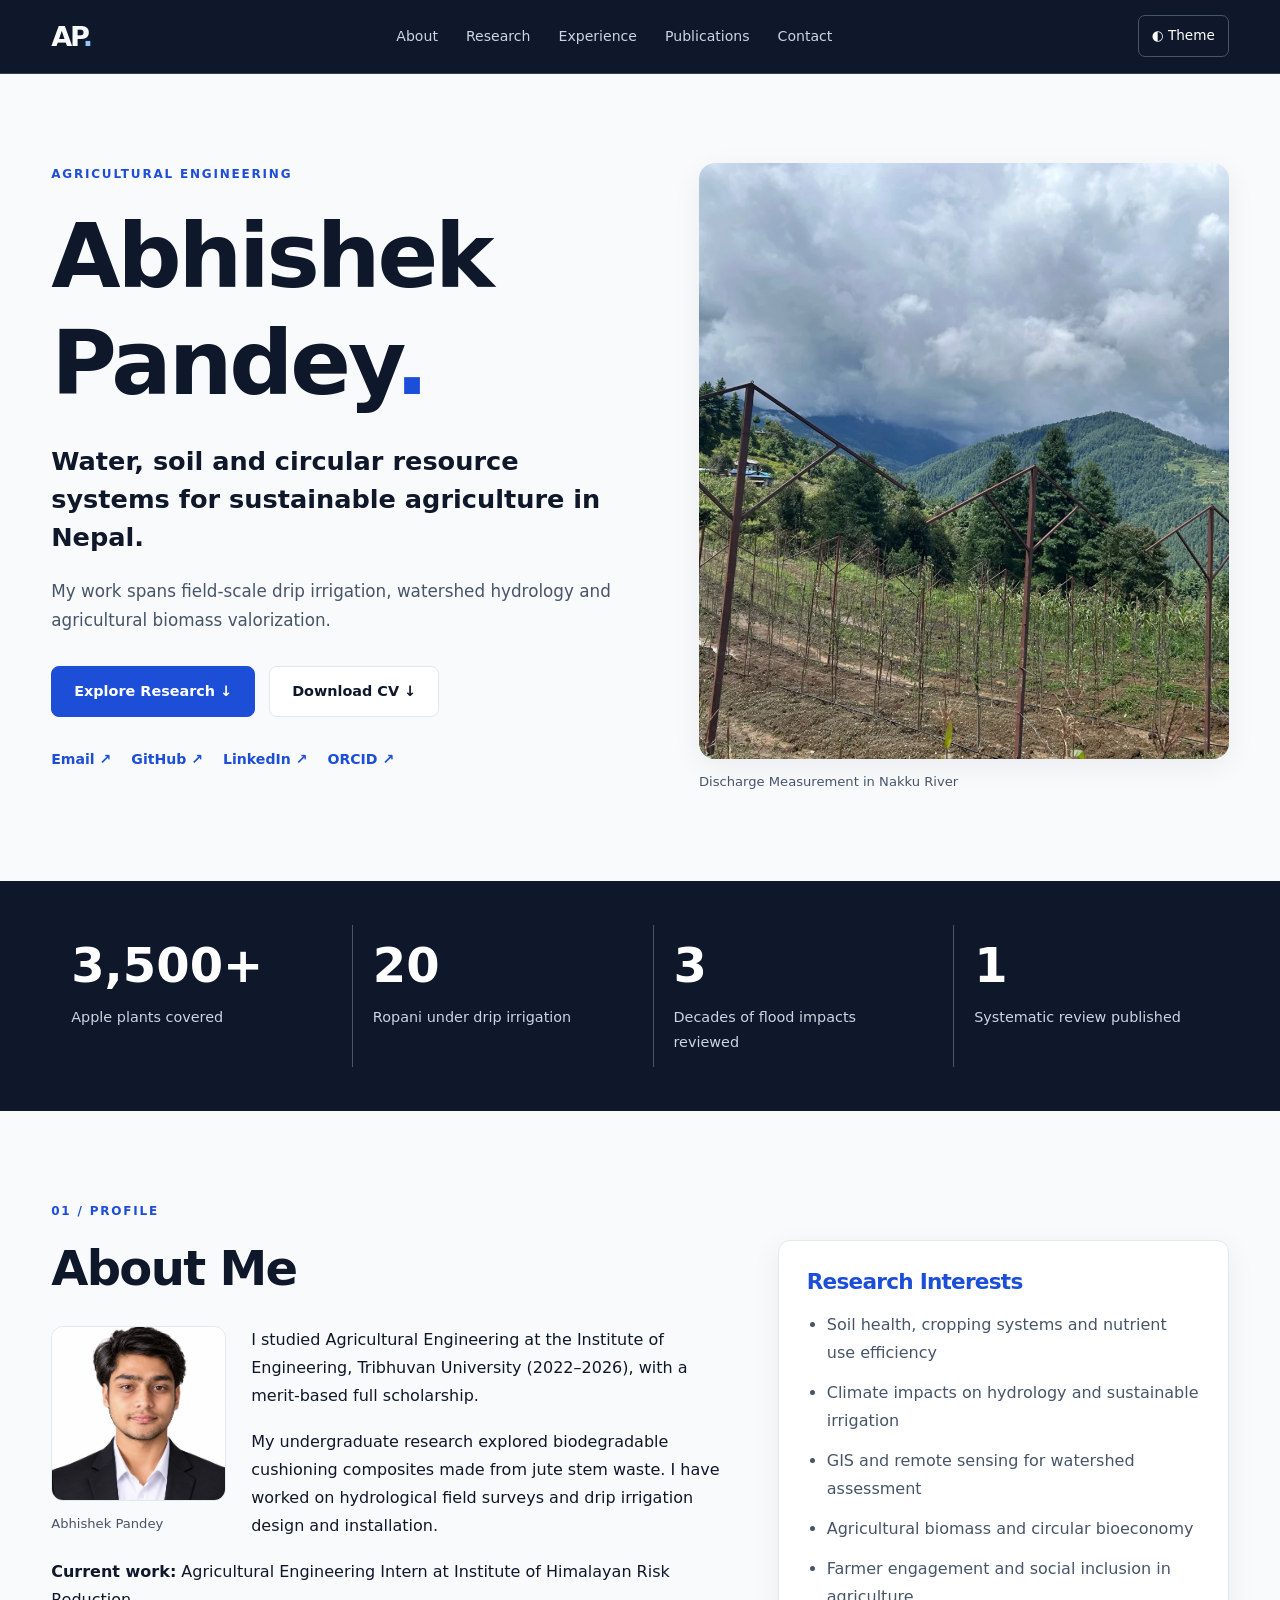
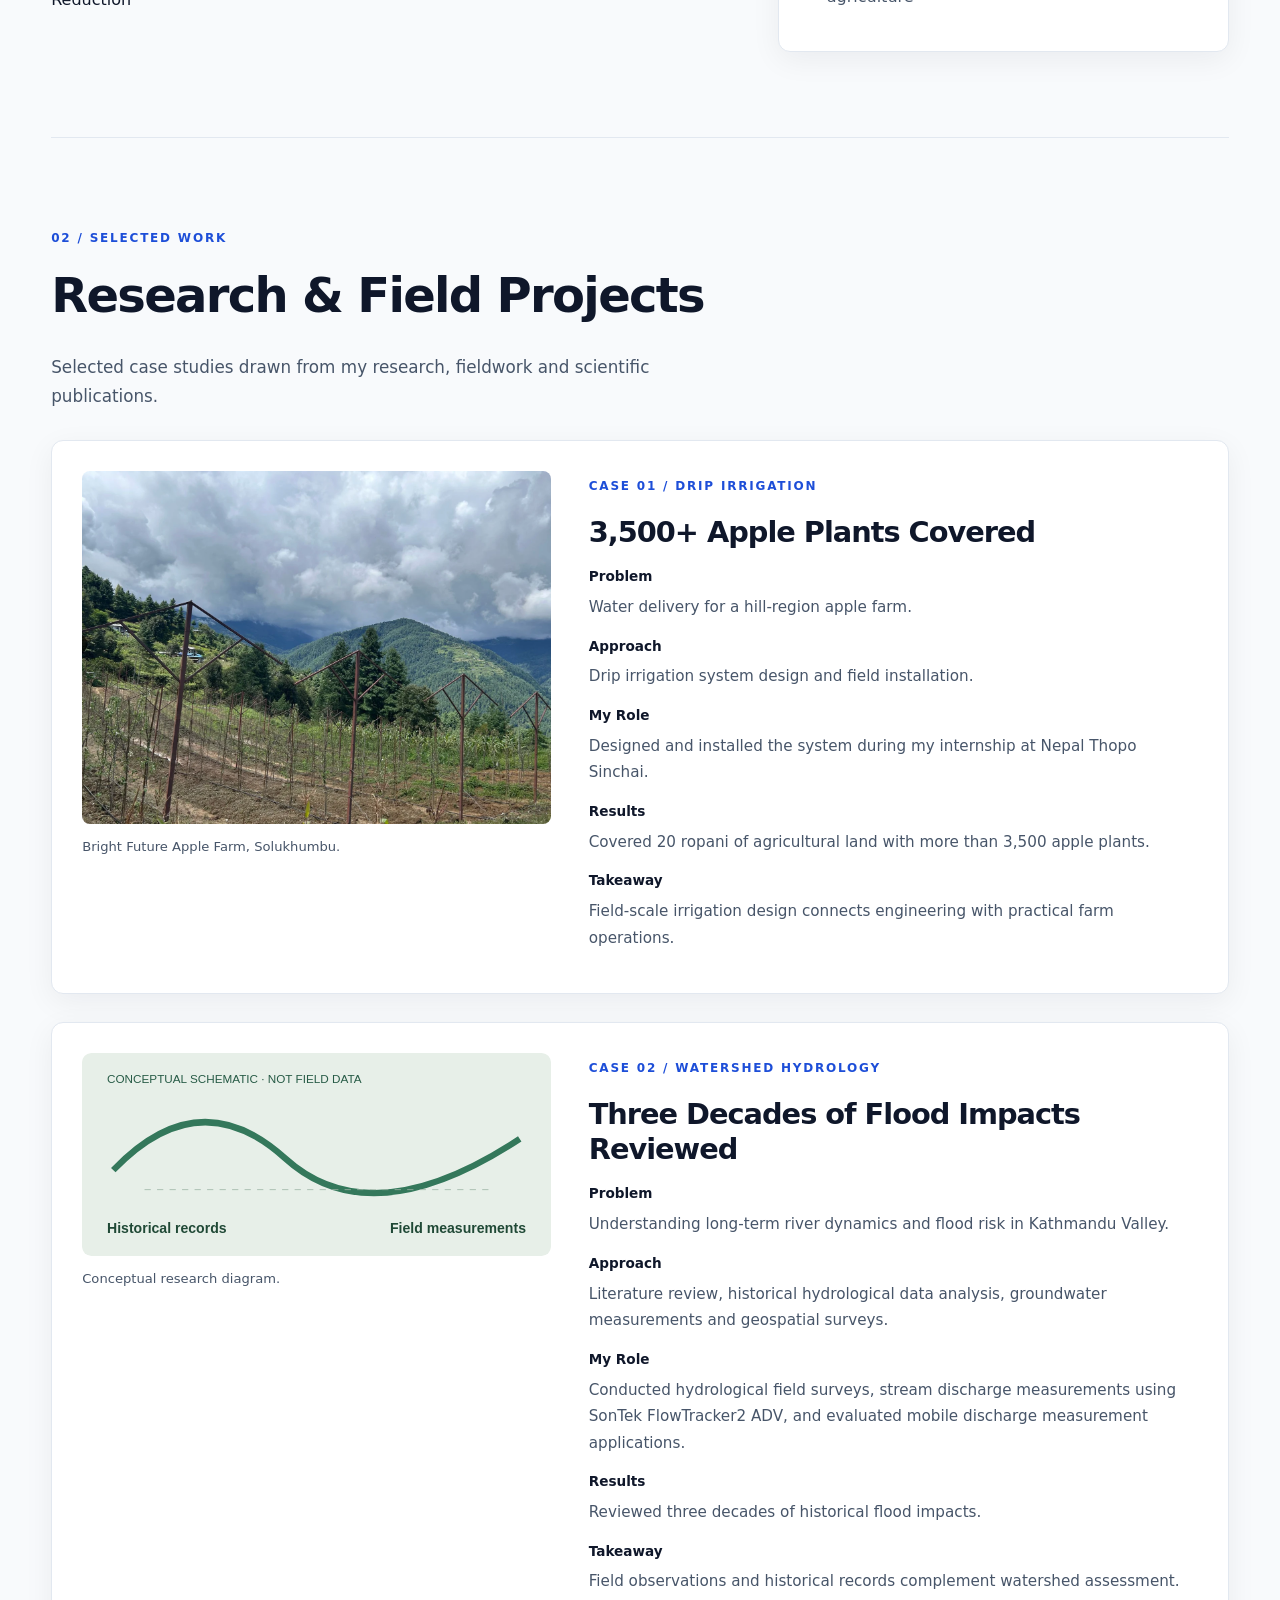
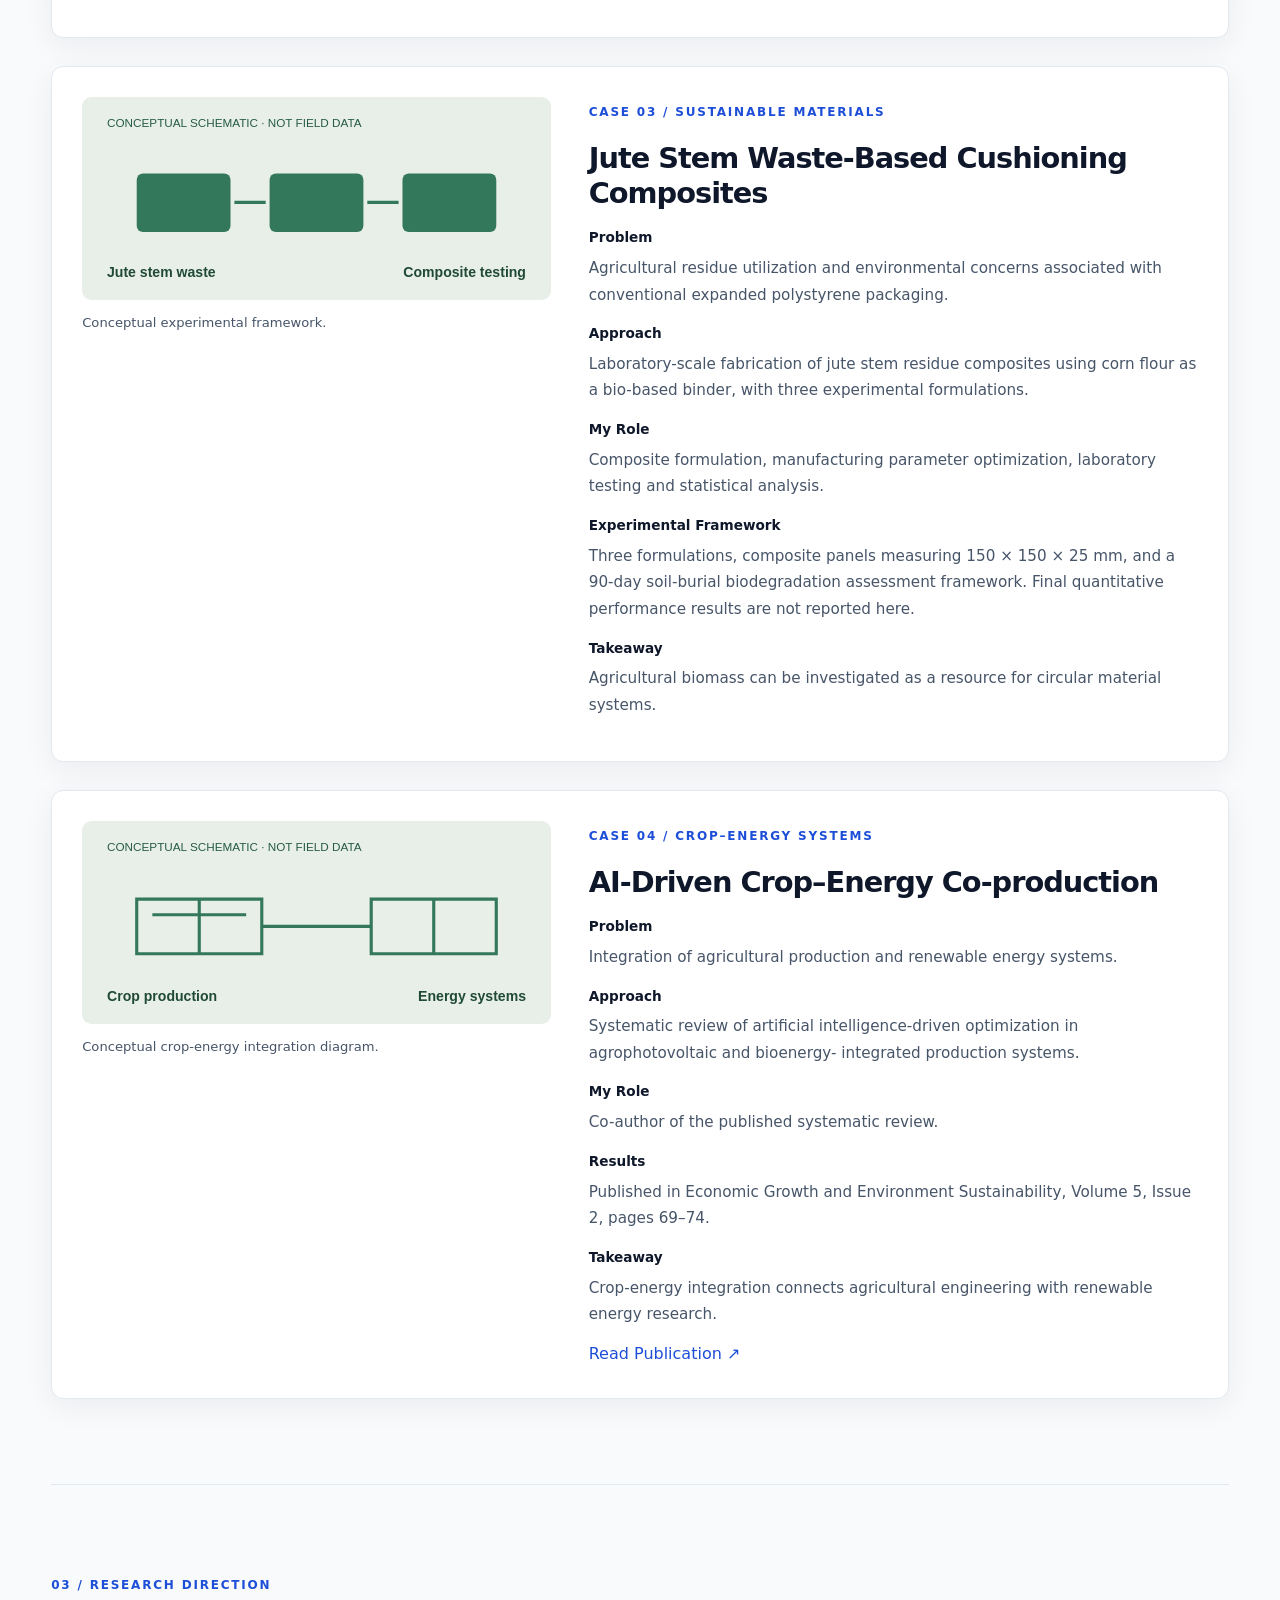
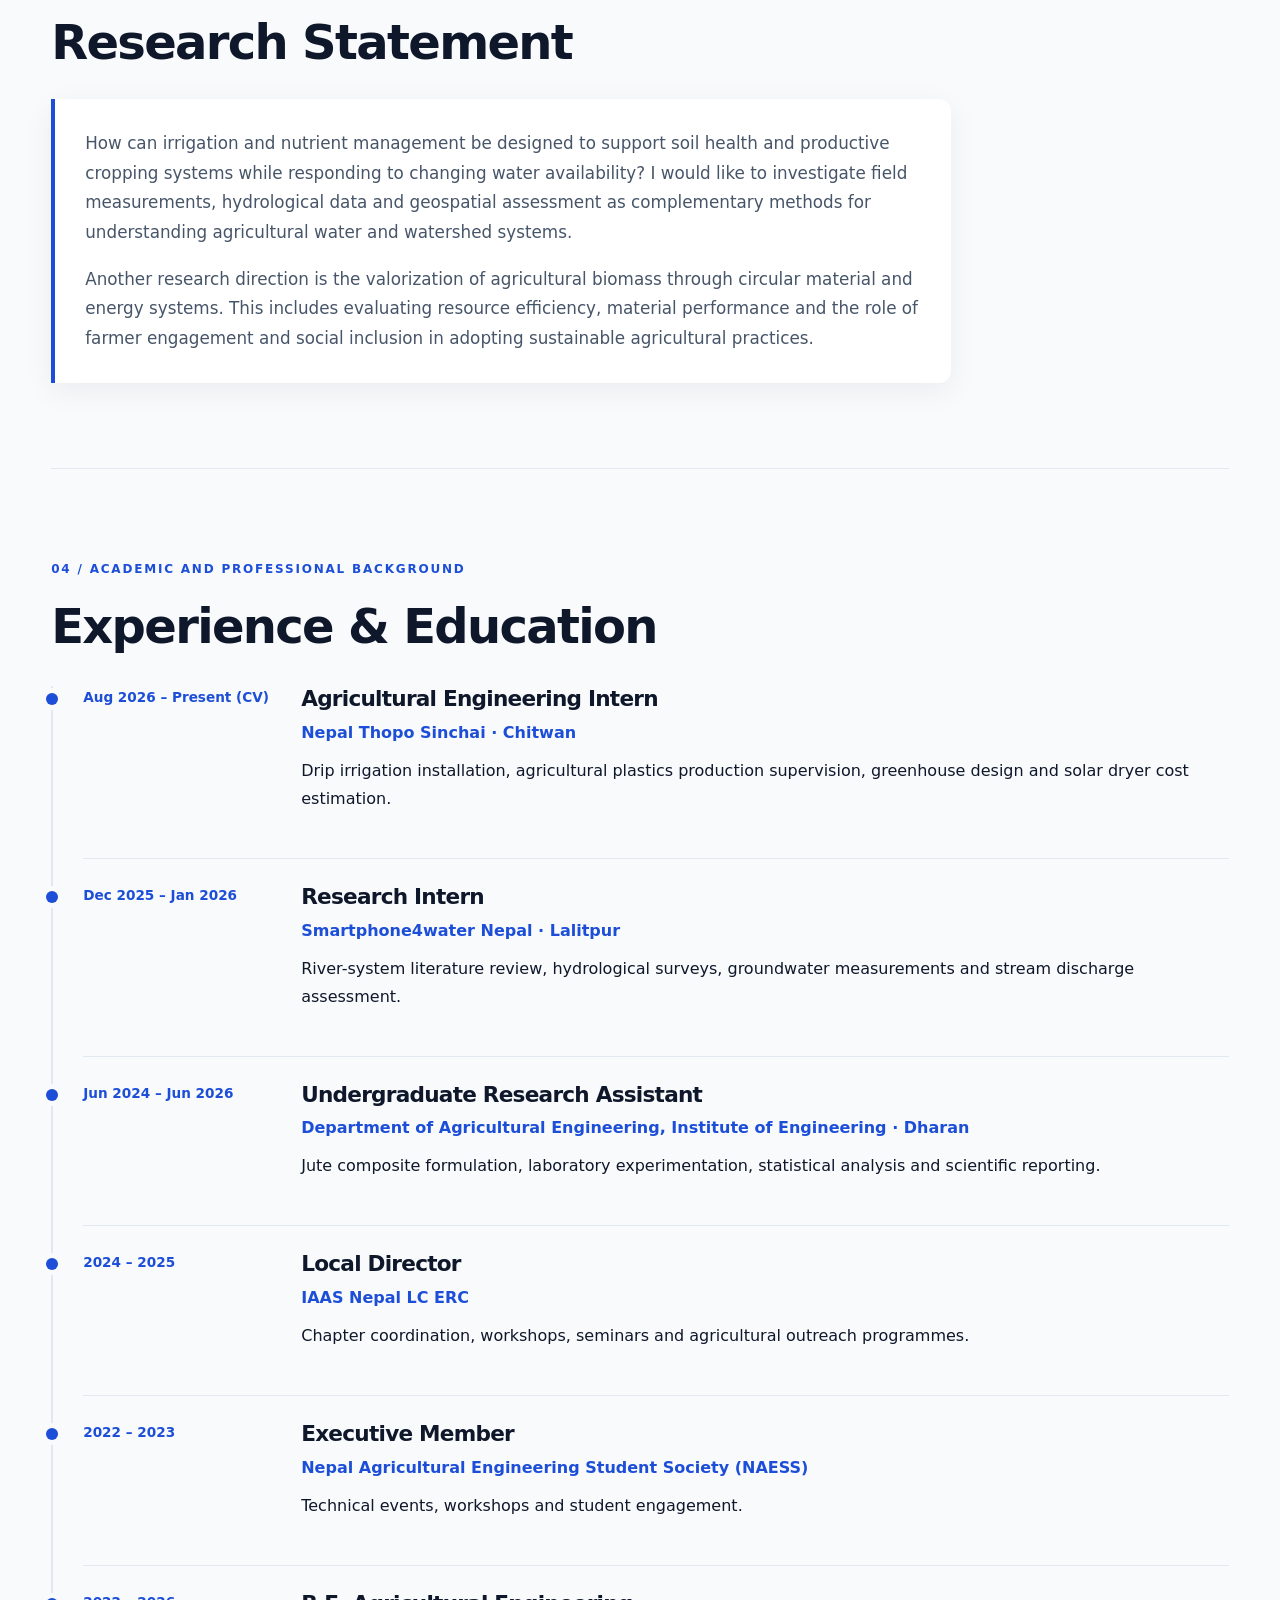
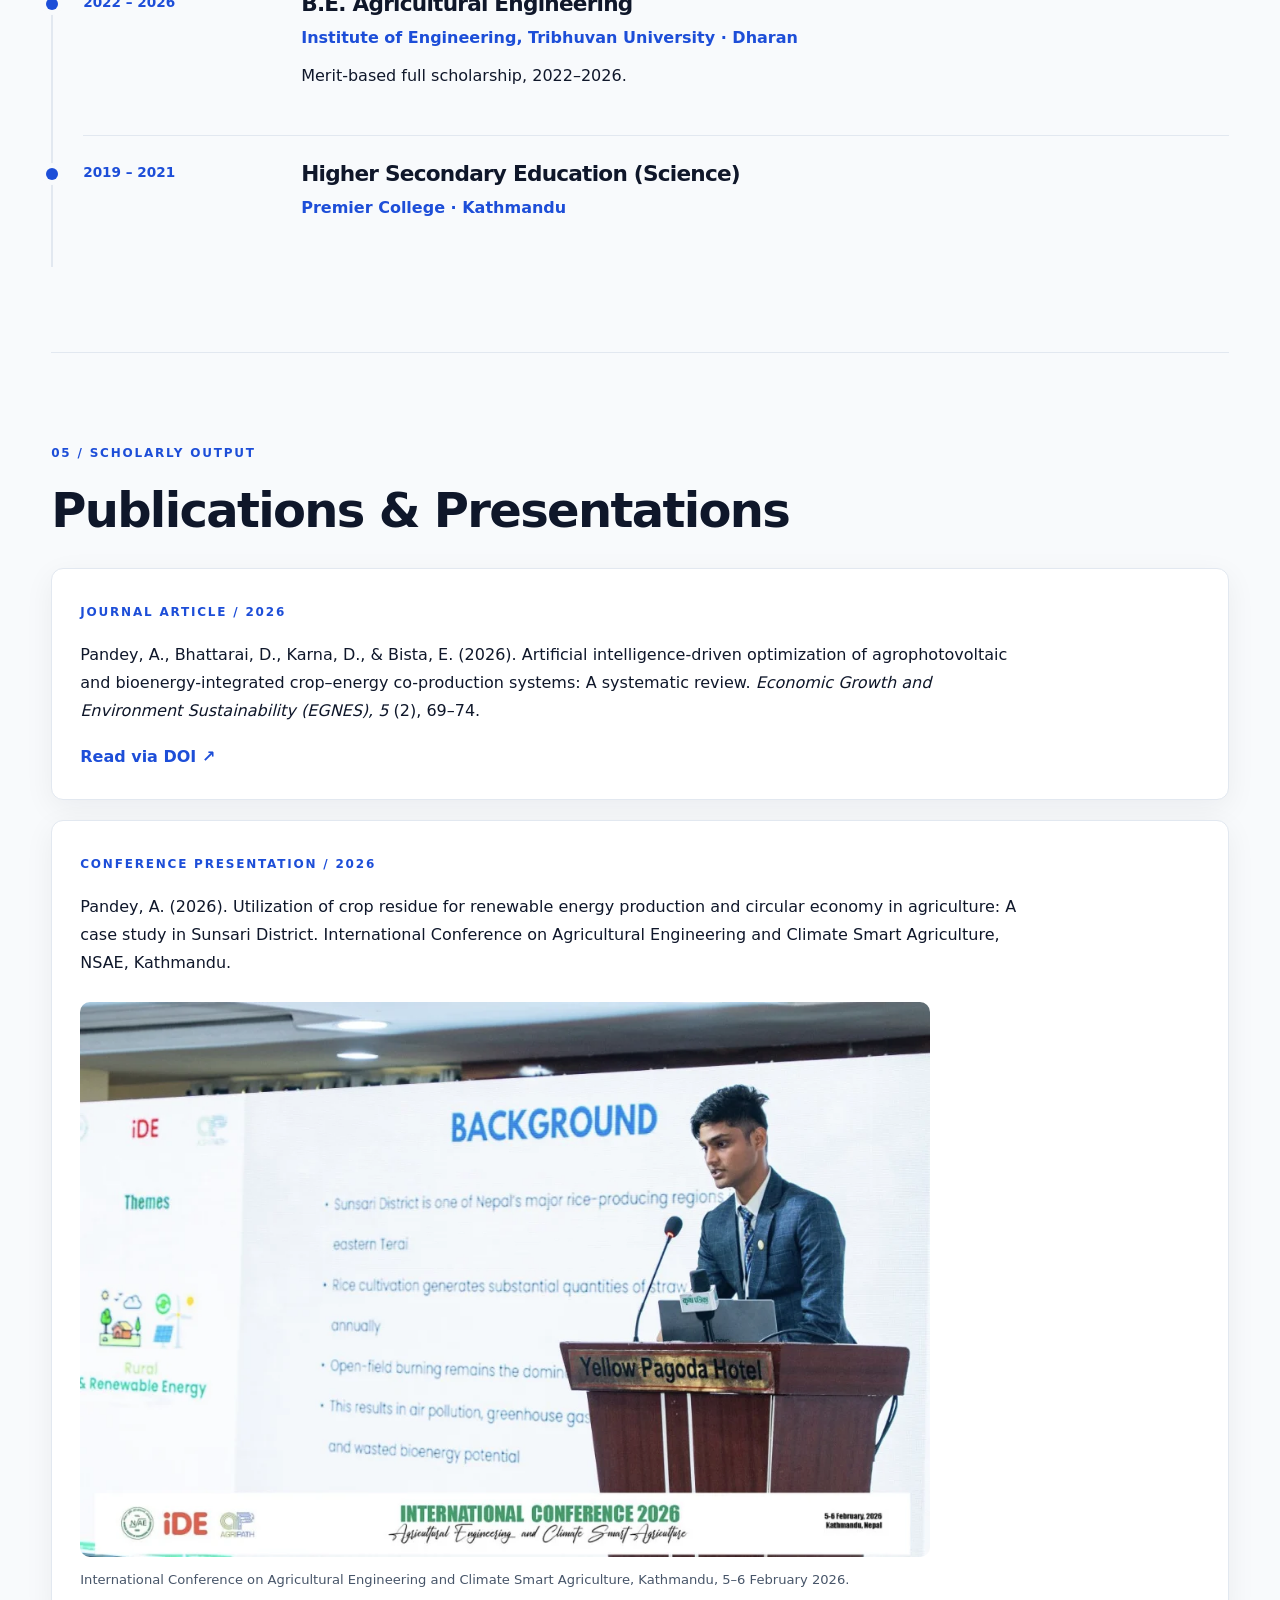
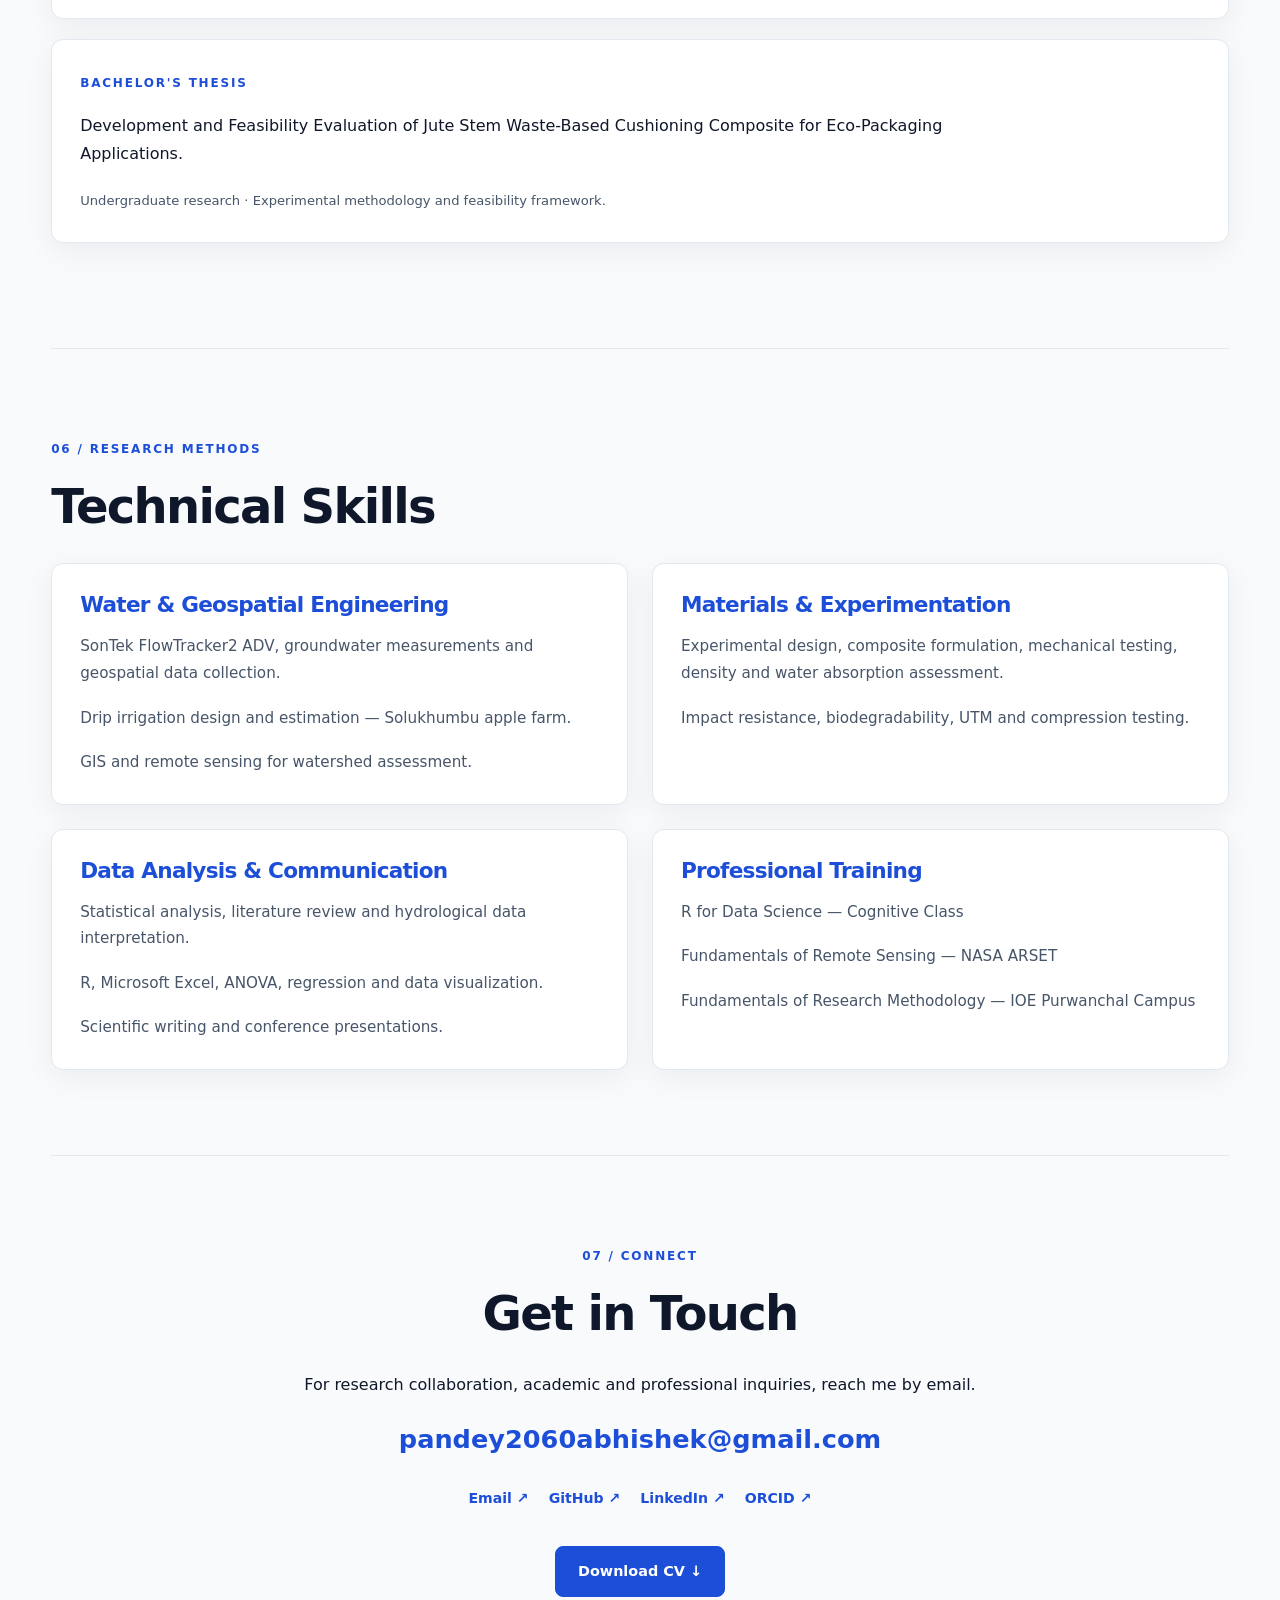
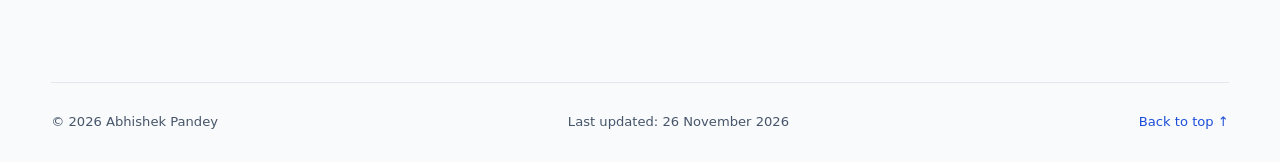
==== commit 5896de13: "Update index.html" ====
--- a/index.html
+++ b/index.html
@@ -153,7 +153,7 @@
 
                 <span class="eyebrow">
 
-                    AGRICULTURAL ENGINEERING / NEPAL
+                    AGRICULTURAL ENGINEERING  
 
                 </span>
 
@@ -236,7 +236,7 @@
 
                 <figcaption>
 
-                    Fieldwork · Orchard irrigation, Solukhumbu
+                    Discharge Measurement in Nakku River 
 
                 </figcaption>
 
@@ -334,7 +334,7 @@
                         <strong>Current work:</strong>
 
                         Agricultural Engineering Intern at
-                        Nepal Thopo Sinchai, as stated in my CV.
+                        Institute of Himalayan Risk Reduction
 
                     </p>
 
--- a/css/style.css
+++ b/css/style.css
@@ -1,3 +1,1288 @@
-:root{color-scheme:light;--bg:#f8faf7;--surface:#fff;--ink:#182720;--muted:#475b50;--accent:#216548;--line:#cdd9d0;--max:1120px;--header:70px}html[data-theme=dark]{color-scheme:dark;--bg:#121d18;--surface:#1b2a22;--ink:#eff6ef;--muted:#bdcec1;--accent:#9de0b5;--line:#40574a}*{box-sizing:border-box}html{scroll-behavior:smooth;scroll-padding-top:calc(var(--header) + 20px)}body{margin:0;background:var(--bg);color:var(--ink);font:16px/1.65 system-ui,-apple-system,BlinkMacSystemFont,'Segoe UI',sans-serif}a{color:var(--accent);text-underline-offset:4px}button,a{touch-action:manipulation}button{font:inherit;color:var(--ink);background:var(--surface);border:1px solid var(--line);border-radius:8px;padding:.5rem .75rem;cursor:pointer}a:focus-visible,button:focus-visible{outline:3px solid var(--accent);outline-offset:4px}.skip{position:fixed;top:0;left:1rem;transform:translateY(-150%);background:var(--surface);padding:12px;z-index:100}.skip:focus{transform:none}.wrap,.nav-wrap{width:min(var(--max),calc(100% - 40px));margin-inline:auto}.header{position:sticky;top:0;background:var(--bg);border-bottom:1px solid var(--line);z-index:20}.nav-wrap{min-height:var(--header);display:flex;align-items:center;gap:1.4rem}.brand{font-size:1.65rem;font-weight:800;text-decoration:none;color:var(--ink);margin-right:auto}.brand span,h1 span{color:var(--accent)}nav{display:flex;gap:1.3rem}nav a{font-size:.9rem;text-decoration:none;color:var(--muted);padding:10px 0;border-bottom:2px solid transparent}nav a[aria-current]{color:var(--accent);border-color:var(--accent)}.menu{display:none}.hero{display:grid;grid-template-columns:1.3fr .8fr;align-items:center;gap:clamp(24px,6vw,90px);padding-block:clamp(50px,8vw,105px)}.eyebrow,.section-label{font-size:.75rem;letter-spacing:.12em;font-weight:750;color:var(--accent);text-transform:uppercase}h1,h2,h3,p{margin:0 0 .75rem}h1{font-size:clamp(3.2rem,7.4vw,6.2rem);line-height:.98;letter-spacing:-.075em;margin:20px 0 26px}h2{font-size:clamp(2rem,4vw,3.25rem);letter-spacing:-.045em;line-height:1.1;margin:10px 0 22px}h3{font-size:1.25rem;line-height:1.25;letter-spacing:-.025em}.position{font-size:clamp(1.25rem,2.5vw,1.85rem);line-height:1.4;font-weight:650;max-width:600px}.lede{color:var(--muted);max-width:680px}.actions,.social{display:flex;flex-wrap:wrap;gap:12px;align-items:center;margin:22px 0}.btn{display:inline-flex;min-height:46px;align-items:center;padding:10px 18px;border:1px solid var(--accent);border-radius:7px;text-decoration:none;font-weight:650}.primary{background:var(--accent);color:var(--bg)}.social{font-size:.8rem;gap:10px 16px;color:var(--muted)}.portrait{margin:0;max-width:440px;justify-self:center}.portrait img{width:100%;height:auto;display:block;border-radius:16px;border:1px solid var(--line)}figcaption,.note{font-size:.8rem;color:var(--muted);margin-top:10px}.impact{background:var(--surface);border-block:1px solid var(--line)}.stats{display:grid;grid-template-columns:repeat(4,1fr);padding-block:26px;gap:20px}.stats div{display:flex;flex-direction:column;padding-left:16px;border-left:2px solid var(--line)}.stats strong{font-size:clamp(1.8rem,4vw,2.8rem);letter-spacing:-.06em;color:var(--accent);line-height:1.2}.stats span{font-size:.88rem;color:var(--muted)}.section{padding-block:65px;border-bottom:1px solid var(--line)}.about-grid,.case{display:grid;grid-template-columns:1fr 1fr;gap:36px;align-items:start}.panel,.output{background:var(--surface);border:1px solid var(--line);border-radius:12px;padding:24px}.panel ul{padding-left:19px;margin-bottom:0}.case{padding:34px 0;border-top:1px solid var(--line);grid-template-columns:.85fr 1.15fr}.case:first-of-type{margin-top:28px}.case img{display:block;width:100%;height:auto;border-radius:12px}.case h3{margin-top:10px;font-size:1.75rem}dl{margin:0;display:grid;grid-template-columns:92px 1fr;gap:8px 12px}dt{font-size:.82rem;font-weight:750;color:var(--accent)}dd{margin:0;font-size:.94rem}.statement{max-width:800px;font-size:1.1rem}.timeline{border-left:2px solid var(--line);padding-left:24px}.timeline article{position:relative;display:grid;grid-template-columns:200px 1fr;gap:20px;padding:0 0 24px}.timeline article:before{content:'';position:absolute;left:-31px;top:6px;width:12px;height:12px;background:var(--accent);border-radius:50%}.timeline time,.org{font-size:.88rem;color:var(--accent);font-weight:650}.timeline h3{margin-bottom:3px}.output{margin:15px 0}.output p{margin:10px 0}.skill-grid{display:grid;grid-template-columns:1fr 1fr;gap:16px}.email{font-size:clamp(1rem,3vw,1.5rem);overflow-wrap:anywhere}.footer{display:flex;justify-content:space-between;gap:10px;flex-wrap:wrap;padding-block:25px;font-size:.8rem;color:var(--muted)}.reveal{animation:appear .45s ease-out both}@keyframes appear{from{opacity:.25;transform:translateY(9px)}to{opacity:1;transform:none}}@media(max-width:800px){.nav-wrap{gap:8px;flex-wrap:wrap;padding-block:10px}.menu{display:block}nav{display:none;order:3;width:100%;flex-wrap:wrap;gap:0 18px}nav.open{display:flex}.hero{grid-template-columns:1fr 1fr;gap:22px}.stats{grid-template-columns:repeat(2,1fr)}.about-grid,.case{gap:22px}.timeline article{grid-template-columns:1fr;gap:4px}}@media(max-width:600px){.wrap,.nav-wrap{width:calc(100% - 32px)}.hero,.about-grid,.case,.skill-grid{grid-template-columns:1fr}.hero{padding-block:38px}.portrait{justify-self:start;max-width:330px}.section{padding-block:42px}.case{padding-block:24px}.case-image{order:2}.panel,.output{padding:18px}dl{grid-template-columns:75px 1fr;gap:8px}.stats{gap:16px}.stats div{padding-left:10px}.social{gap:8px 12px}}@media(prefers-reduced-motion:reduce){html{scroll-behavior:auto}*,*::before,*::after{animation:none!important;transition:none!important}}
-
-.about-portrait{margin:0 0 22px;max-width:170px}.about-portrait img{width:100%;height:auto;border-radius:12px;display:block}.hero-field{max-width:560px}.conference-photo{margin:20px 0 0;max-width:760px}.conference-photo img{width:100%;height:auto;display:block;border-radius:10px}
+
+/* ==========================================
+   ABHISHEK PANDEY — ACADEMIC PORTFOLIO
+   Professional Navy Blue Theme
+========================================== */
+
+
+/* 01. LIGHT THEME */
+
+:root {
+
+    color-scheme: light;
+
+    --bg: #F8FAFC;
+    --surface: #FFFFFF;
+    --text: #0F172A;
+    --muted: #475569;
+
+    --accent: #1D4ED8;
+    --accent-hover: #1E40AF;
+
+    --border: #E2E8F0;
+    --soft: #EFF6FF;
+
+    --nav-bg: #0F172A;
+    --nav-text: #F8FAFC;
+    --nav-accent: #93C5FD;
+
+    --impact-bg: #0F172A;
+    --impact-text: #FFFFFF;
+
+    --shadow: 0 8px 30px rgba(15, 23, 42, 0.06);
+
+    --radius: 12px;
+    --max-width: 1200px;
+
+}
+
+
+/* 02. DARK THEME */
+
+[data-theme="dark"],
+html.dark,
+body.dark,
+.dark-mode {
+
+    color-scheme: dark;
+
+    --bg: #0B1120;
+    --surface: #111C30;
+    --text: #F1F5F9;
+    --muted: #B6C2D3;
+
+    --accent: #93C5FD;
+    --accent-hover: #BFDBFE;
+
+    --border: #334155;
+    --soft: #172554;
+
+    --nav-bg: #080F1C;
+    --nav-text: #F8FAFC;
+    --nav-accent: #93C5FD;
+
+    --impact-bg: #111C30;
+    --impact-text: #FFFFFF;
+
+    --shadow: 0 8px 30px rgba(0, 0, 0, 0.18);
+
+}
+
+
+/* 03. GLOBAL SETTINGS */
+
+*,
+*::before,
+*::after {
+
+    box-sizing: border-box;
+
+}
+
+html {
+
+    scroll-behavior: smooth;
+    scroll-padding-top: 100px;
+
+}
+
+body {
+
+    margin: 0;
+
+    background: var(--bg);
+    color: var(--text);
+
+    font-family: system-ui, -apple-system,
+                 BlinkMacSystemFont, "Segoe UI",
+                 sans-serif;
+
+    font-size: 16px;
+    line-height: 1.75;
+
+    -webkit-font-smoothing: antialiased;
+
+    transition: background-color 0.2s ease,
+                color 0.2s ease;
+
+}
+
+img {
+
+    display: block;
+    max-width: 100%;
+    height: auto;
+
+}
+
+figure {
+
+    margin: 0;
+
+}
+
+a {
+
+    color: var(--accent);
+    text-decoration: none;
+    overflow-wrap: anywhere;
+
+}
+
+a:hover {
+
+    text-decoration: underline;
+    text-underline-offset: 5px;
+
+}
+
+button {
+
+    font: inherit;
+    cursor: pointer;
+
+}
+
+a:focus-visible,
+button:focus-visible {
+
+    outline: 3px solid var(--accent);
+    outline-offset: 5px;
+
+}
+
+::selection {
+
+    background: #BFDBFE;
+    color: #0F172A;
+
+}
+
+
+/* 04. TYPOGRAPHY */
+
+h1,
+h2,
+h3 {
+
+    color: var(--text);
+    line-height: 1.2;
+    margin-top: 0;
+    letter-spacing: -0.035em;
+
+}
+
+h1 {
+
+    font-size: clamp(3rem, 7vw, 6rem);
+    font-weight: 750;
+    margin-bottom: 24px;
+
+}
+
+h1 span {
+
+    color: var(--accent);
+
+}
+
+h2 {
+
+    font-size: clamp(1.9rem, 4vw, 3rem);
+    font-weight: 700;
+    margin-bottom: 28px;
+
+}
+
+h3 {
+
+    font-size: 1.35rem;
+    font-weight: 650;
+    margin-bottom: 15px;
+
+}
+
+p {
+
+    margin-top: 0;
+    margin-bottom: 18px;
+
+}
+
+.eyebrow,
+.section-label {
+
+    display: inline-block;
+
+    font-size: 0.75rem;
+    font-weight: 700;
+    letter-spacing: 0.15em;
+    text-transform: uppercase;
+
+    color: var(--accent);
+
+    margin-bottom: 18px;
+
+}
+
+.lede {
+
+    color: var(--muted);
+    font-size: 1.05rem;
+    max-width: 700px;
+
+}
+
+.note,
+figcaption {
+
+    color: var(--muted);
+    font-size: 0.82rem;
+    line-height: 1.6;
+
+}
+
+figcaption {
+
+    margin-top: 12px;
+
+}
+
+
+/* 05. CONTAINERS */
+
+.wrap {
+
+    width: min(92%, var(--max-width));
+    margin-inline: auto;
+
+}
+
+.section {
+
+    padding-block: 85px;
+    border-bottom: 1px solid var(--border);
+
+}
+
+
+/* 06. ACCESSIBILITY */
+
+.skip {
+
+    position: absolute;
+    top: -100px;
+    left: 20px;
+
+    padding: 12px 20px;
+
+    background: #1D4ED8;
+    color: #FFFFFF;
+
+    border-radius: 6px;
+
+    z-index: 9999;
+
+}
+
+.skip:focus {
+
+    top: 10px;
+
+}
+
+
+/* 07. NAVIGATION */
+
+.header {
+
+    position: sticky;
+    top: 0;
+    z-index: 1000;
+
+    background: var(--nav-bg);
+    border-bottom: 1px solid #334155;
+
+}
+
+.nav-wrap {
+
+    width: min(92%, var(--max-width));
+    margin-inline: auto;
+
+    min-height: 72px;
+
+    display: flex;
+    align-items: center;
+    justify-content: space-between;
+
+    gap: 24px;
+
+}
+
+.brand {
+
+    font-size: 1.7rem;
+    font-weight: 800;
+    letter-spacing: -0.08em;
+
+    color: var(--nav-text);
+
+}
+
+.brand span {
+
+    color: var(--nav-accent);
+
+}
+
+.brand:hover {
+
+    text-decoration: none;
+
+}
+
+#nav {
+
+    display: flex;
+    align-items: center;
+    gap: 28px;
+
+}
+
+#nav a {
+
+    color: #CBD5E1;
+    font-size: 0.88rem;
+    font-weight: 500;
+
+    padding-block: 24px;
+
+    transition: color 0.2s ease;
+
+}
+
+#nav a:hover,
+#nav a.active,
+#nav a[aria-current] {
+
+    color: #FFFFFF;
+
+}
+
+#nav a.active,
+#nav a[aria-current] {
+
+    text-decoration: underline;
+    text-decoration-color: #93C5FD;
+    text-underline-offset: 8px;
+
+}
+
+#theme,
+.menu {
+
+    border: 1px solid #475569;
+    border-radius: 7px;
+
+    background: transparent;
+    color: #FFFFFF;
+
+    padding: 8px 13px;
+    font-size: 0.85rem;
+
+}
+
+#theme:hover,
+.menu:hover {
+
+    background: #334155;
+
+}
+
+.header :focus-visible {
+
+    outline-color: #93C5FD;
+
+}
+
+.menu {
+
+    display: none;
+
+}
+
+
+/* 08. HERO SECTION */
+
+.hero {
+
+    min-height: 620px;
+    padding-block: 85px;
+
+    display: grid;
+
+    grid-template-columns:
+        minmax(0, 1.1fr)
+        minmax(0, 1fr);
+
+    align-items: center;
+    gap: 65px;
+
+}
+
+.position {
+
+    font-size: clamp(1.2rem, 2.5vw, 1.6rem);
+    line-height: 1.5;
+    font-weight: 550;
+
+    color: var(--text);
+
+    margin-bottom: 20px;
+
+}
+
+.hero-field {
+
+    align-self: center;
+
+}
+
+.hero-field img {
+
+    width: 100%;
+    aspect-ratio: 4 / 4.5;
+
+    object-fit: cover;
+
+    border-radius: 16px;
+
+    box-shadow: var(--shadow);
+
+}
+
+
+/* 09. BUTTONS */
+
+.actions {
+
+    display: flex;
+    flex-wrap: wrap;
+    gap: 14px;
+
+    margin-block: 30px;
+
+}
+
+.btn {
+
+    display: inline-flex;
+
+    justify-content: center;
+    align-items: center;
+
+    min-height: 46px;
+
+    padding: 12px 22px;
+
+    color: var(--text);
+    background: var(--surface);
+
+    border: 1px solid var(--border);
+    border-radius: 8px;
+
+    font-size: 0.9rem;
+    font-weight: 650;
+
+    transition: background-color 0.2s ease,
+                transform 0.2s ease;
+
+}
+
+.btn:hover {
+
+    background: var(--soft);
+    text-decoration: none;
+    transform: translateY(-2px);
+
+}
+
+.btn.primary {
+
+    background: #1D4ED8;
+    color: #FFFFFF;
+    border-color: #1D4ED8;
+
+}
+
+.btn.primary:hover {
+
+    background: #1E40AF;
+    border-color: #1E40AF;
+
+}
+
+
+/* 10. SOCIAL LINKS */
+
+.social {
+
+    display: flex;
+    flex-wrap: wrap;
+
+    gap: 20px;
+
+    margin-block: 25px;
+
+}
+
+.social a {
+
+    font-size: 0.88rem;
+    font-weight: 600;
+
+    color: var(--accent);
+
+}
+
+
+/* 11. RESEARCH IMPACT STRIP */
+
+.impact {
+
+    background: var(--impact-bg);
+    color: var(--impact-text);
+
+    padding-block: 44px;
+
+}
+
+.stats {
+
+    display: grid;
+    grid-template-columns: repeat(4, 1fr);
+
+    gap: 25px;
+
+}
+
+.stats > div {
+
+    padding: 12px 20px;
+
+    border-left: 1px solid #475569;
+
+}
+
+.stats > div:first-child {
+
+    border-left: none;
+
+}
+
+.stats strong {
+
+    display: block;
+
+    color: #FFFFFF;
+
+    font-size: clamp(2rem, 4vw, 3rem);
+    font-weight: 750;
+
+    font-variant-numeric: tabular-nums;
+    line-height: 1.2;
+
+    margin-bottom: 10px;
+
+}
+
+.stats span {
+
+    display: block;
+
+    color: #CBD5E1;
+    font-size: 0.9rem;
+
+}
+
+
+/* 12. ABOUT SECTION */
+
+.about-grid {
+
+    display: grid;
+
+    grid-template-columns:
+        minmax(0, 1.5fr)
+        minmax(0, 1fr);
+
+    gap: 50px;
+    align-items: start;
+
+}
+
+.about-portrait {
+
+    width: 175px;
+
+    float: left;
+
+    margin: 0 25px 15px 0;
+
+}
+
+.about-portrait img {
+
+    aspect-ratio: 1 / 1;
+    width: 100%;
+
+    object-fit: cover;
+
+    border-radius: 12px;
+
+    border: 1px solid var(--border);
+
+}
+
+.about-grid > div::after {
+
+    content: "";
+    display: block;
+    clear: both;
+
+}
+
+
+/* 13. PANELS */
+
+.panel {
+
+    background: var(--surface);
+
+    border: 1px solid var(--border);
+    border-radius: var(--radius);
+
+    padding: 28px;
+
+    box-shadow: var(--shadow);
+
+}
+
+.panel h3 {
+
+    color: var(--accent);
+
+}
+
+.panel p {
+
+    color: var(--muted);
+    font-size: 0.95rem;
+
+}
+
+.panel p:last-child {
+
+    margin-bottom: 0;
+
+}
+
+.panel ul {
+
+    padding-left: 20px;
+
+    margin-bottom: 0;
+
+}
+
+.panel li {
+
+    margin-bottom: 12px;
+    color: var(--muted);
+
+}
+
+
+/* 14. RESEARCH CASE STUDIES */
+
+.case {
+
+    display: grid;
+
+    grid-template-columns:
+        minmax(0, 1fr)
+        minmax(0, 1.3fr);
+
+    gap: 38px;
+
+    align-items: start;
+
+    padding: 30px;
+
+    margin-top: 28px;
+
+    background: var(--surface);
+
+    border: 1px solid var(--border);
+    border-radius: var(--radius);
+
+    box-shadow: var(--shadow);
+
+}
+
+.case-image img {
+
+    width: 100%;
+
+    border-radius: 8px;
+    object-fit: cover;
+
+}
+
+.case-image .note {
+
+    margin-top: 12px;
+
+}
+
+.case h3 {
+
+    font-size: clamp(1.3rem, 3vw, 1.8rem);
+
+}
+
+.case dl {
+
+    margin-bottom: 0;
+
+}
+
+.case dt {
+
+    color: var(--text);
+
+    font-weight: 700;
+    font-size: 0.85rem;
+
+    margin-top: 14px;
+
+}
+
+.case dd {
+
+    margin: 5px 0 12px;
+
+    color: var(--muted);
+
+    font-size: 0.95rem;
+
+}
+
+
+/* 15. RESEARCH STATEMENT */
+
+.statement {
+
+    max-width: 900px;
+
+    padding: 30px;
+
+    border-left: 4px solid var(--accent);
+
+    border-radius: 0 12px 12px 0;
+
+    background: var(--surface);
+
+    box-shadow: var(--shadow);
+
+}
+
+.statement p {
+
+    font-size: 1.05rem;
+    color: var(--muted);
+
+}
+
+.statement p:last-child {
+
+    margin-bottom: 0;
+
+}
+
+
+/* 16. EXPERIENCE TIMELINE */
+
+.timeline {
+
+    margin-top: 30px;
+
+    border-left: 2px solid var(--border);
+
+    padding-left: 30px;
+
+}
+
+.timeline article {
+
+    position: relative;
+
+    display: grid;
+
+    grid-template-columns:
+        190px minmax(0, 1fr);
+
+    gap: 28px;
+
+    padding: 0 0 35px;
+
+    margin-bottom: 25px;
+
+    border-bottom: 1px solid var(--border);
+
+}
+
+.timeline article::before {
+
+    content: "";
+
+    position: absolute;
+
+    left: -37px;
+    top: 7px;
+
+    width: 12px;
+    height: 12px;
+
+    border-radius: 50%;
+
+    background: var(--accent);
+
+    box-shadow: 0 0 0 5px var(--bg);
+
+}
+
+.timeline article:last-child {
+
+    margin-bottom: 0;
+    border-bottom: none;
+
+}
+
+.timeline time {
+
+    color: var(--accent);
+
+    font-size: 0.85rem;
+    font-weight: 650;
+
+}
+
+.timeline h3 {
+
+    margin-bottom: 7px;
+
+}
+
+.org {
+
+    font-weight: 600;
+    color: var(--accent);
+
+}
+
+.timeline p {
+
+    margin-bottom: 10px;
+
+}
+
+
+/* 17. PUBLICATIONS */
+
+.output {
+
+    background: var(--surface);
+
+    border: 1px solid var(--border);
+    border-radius: var(--radius);
+
+    padding: 28px;
+
+    margin-bottom: 20px;
+
+    box-shadow: var(--shadow);
+
+}
+
+.output p {
+
+    max-width: 950px;
+
+}
+
+.output a {
+
+    font-weight: 650;
+
+}
+
+.conference-photo {
+
+    margin-top: 25px;
+
+    max-width: 850px;
+
+}
+
+.conference-photo img {
+
+    width: 100%;
+
+    border-radius: 10px;
+
+}
+
+
+/* 18. TECHNICAL SKILLS */
+
+.skill-grid {
+
+    display: grid;
+
+    grid-template-columns:
+        repeat(2, minmax(0, 1fr));
+
+    gap: 24px;
+
+}
+
+
+/* 19. CONTACT SECTION */
+
+.contact {
+
+    text-align: center;
+
+}
+
+.contact .email {
+
+    display: inline-block;
+
+    font-size: clamp(1rem, 3vw, 1.6rem);
+    font-weight: 650;
+
+    overflow-wrap: anywhere;
+
+}
+
+.contact .social {
+
+    justify-content: center;
+
+}
+
+.contact .btn {
+
+    margin-top: 10px;
+
+}
+
+
+/* 20. FOOTER */
+
+.footer {
+
+    display: flex;
+    flex-wrap: wrap;
+
+    justify-content: space-between;
+    align-items: center;
+
+    padding-block: 28px;
+
+    gap: 20px;
+
+    font-size: 0.82rem;
+
+    color: var(--muted);
+
+}
+
+
+/* 21. TABLET RESPONSIVE DESIGN */
+
+@media (max-width: 1000px) {
+
+    .hero {
+
+        gap: 35px;
+
+        min-height: auto;
+
+    }
+
+    #nav {
+
+        gap: 18px;
+
+    }
+
+    .about-grid {
+
+        gap: 25px;
+
+    }
+
+    .case {
+
+        gap: 25px;
+
+        padding: 24px;
+
+    }
+
+}
+
+
+/* 22. MOBILE RESPONSIVE DESIGN */
+
+@media (max-width: 768px) {
+
+    html {
+
+        scroll-padding-top: 85px;
+
+    }
+
+    .nav-wrap {
+
+        min-height: 64px;
+
+        gap: 12px;
+
+    }
+
+    .menu {
+
+        display: block;
+
+        margin-left: auto;
+
+    }
+
+    #nav {
+
+        display: none;
+
+        position: absolute;
+
+        top: 64px;
+        left: 0;
+        right: 0;
+
+        padding: 15px 5%;
+
+        background: var(--nav-bg);
+
+        border-top: 1px solid #334155;
+
+        flex-direction: column;
+
+        align-items: stretch;
+
+        gap: 0;
+
+    }
+
+    #nav.open,
+    #nav.is-open,
+    #nav.show,
+    #nav.active,
+    .menu[aria-expanded="true"] + #nav {
+
+        display: flex;
+
+    }
+
+    #nav a {
+
+        padding: 12px 0;
+
+    }
+
+    .hero {
+
+        grid-template-columns: 1fr;
+
+        gap: 30px;
+
+        padding-block: 50px;
+
+    }
+
+    .hero-field img {
+
+        aspect-ratio: 4 / 3;
+
+    }
+
+    h1 {
+
+        font-size: clamp(3rem, 12vw, 4.5rem);
+
+    }
+
+    .section {
+
+        padding-block: 55px;
+
+    }
+
+    .stats {
+
+        grid-template-columns:
+            repeat(2, minmax(0, 1fr));
+
+        gap: 20px;
+
+    }
+
+    .stats > div {
+
+        padding: 10px 14px;
+
+        border-left: 0;
+
+    }
+
+    .about-grid,
+    .case,
+    .skill-grid {
+
+        grid-template-columns: 1fr;
+
+    }
+
+    .about-portrait {
+
+        width: 140px;
+
+        margin-right: 18px;
+
+    }
+
+    .timeline article {
+
+        grid-template-columns: 1fr;
+
+        gap: 10px;
+
+    }
+
+    .panel,
+    .output,
+    .statement {
+
+        padding: 22px;
+
+    }
+
+    .footer {
+
+        flex-direction: column;
+
+        align-items: flex-start;
+
+    }
+
+}
+
+
+/* 23. SMALL MOBILE DEVICES */
+
+@media (max-width: 400px) {
+
+    body {
+
+        font-size: 15px;
+
+    }
+
+    .wrap {
+
+        width: 90%;
+
+    }
+
+    #theme span {
+
+        display: none;
+
+    }
+
+    .actions {
+
+        flex-direction: column;
+
+    }
+
+    .actions .btn {
+
+        width: 100%;
+
+    }
+
+    .about-portrait {
+
+        float: none;
+
+        width: 150px;
+
+        margin-bottom: 20px;
+
+    }
+
+    .case {
+
+        padding: 18px;
+
+    }
+
+    .social {
+
+        gap: 14px;
+
+    }
+
+    .stats strong {
+
+        font-size: 2rem;
+
+    }
+
+}
+
+
+/* 24. REDUCED MOTION ACCESSIBILITY */
+
+@media (prefers-reduced-motion: reduce) {
+
+    html {
+
+        scroll-behavior: auto;
+
+    }
+
+    *,
+    *::before,
+    *::after {
+
+        animation: none !important;
+        transition: none !important;
+
+    }
+
+}
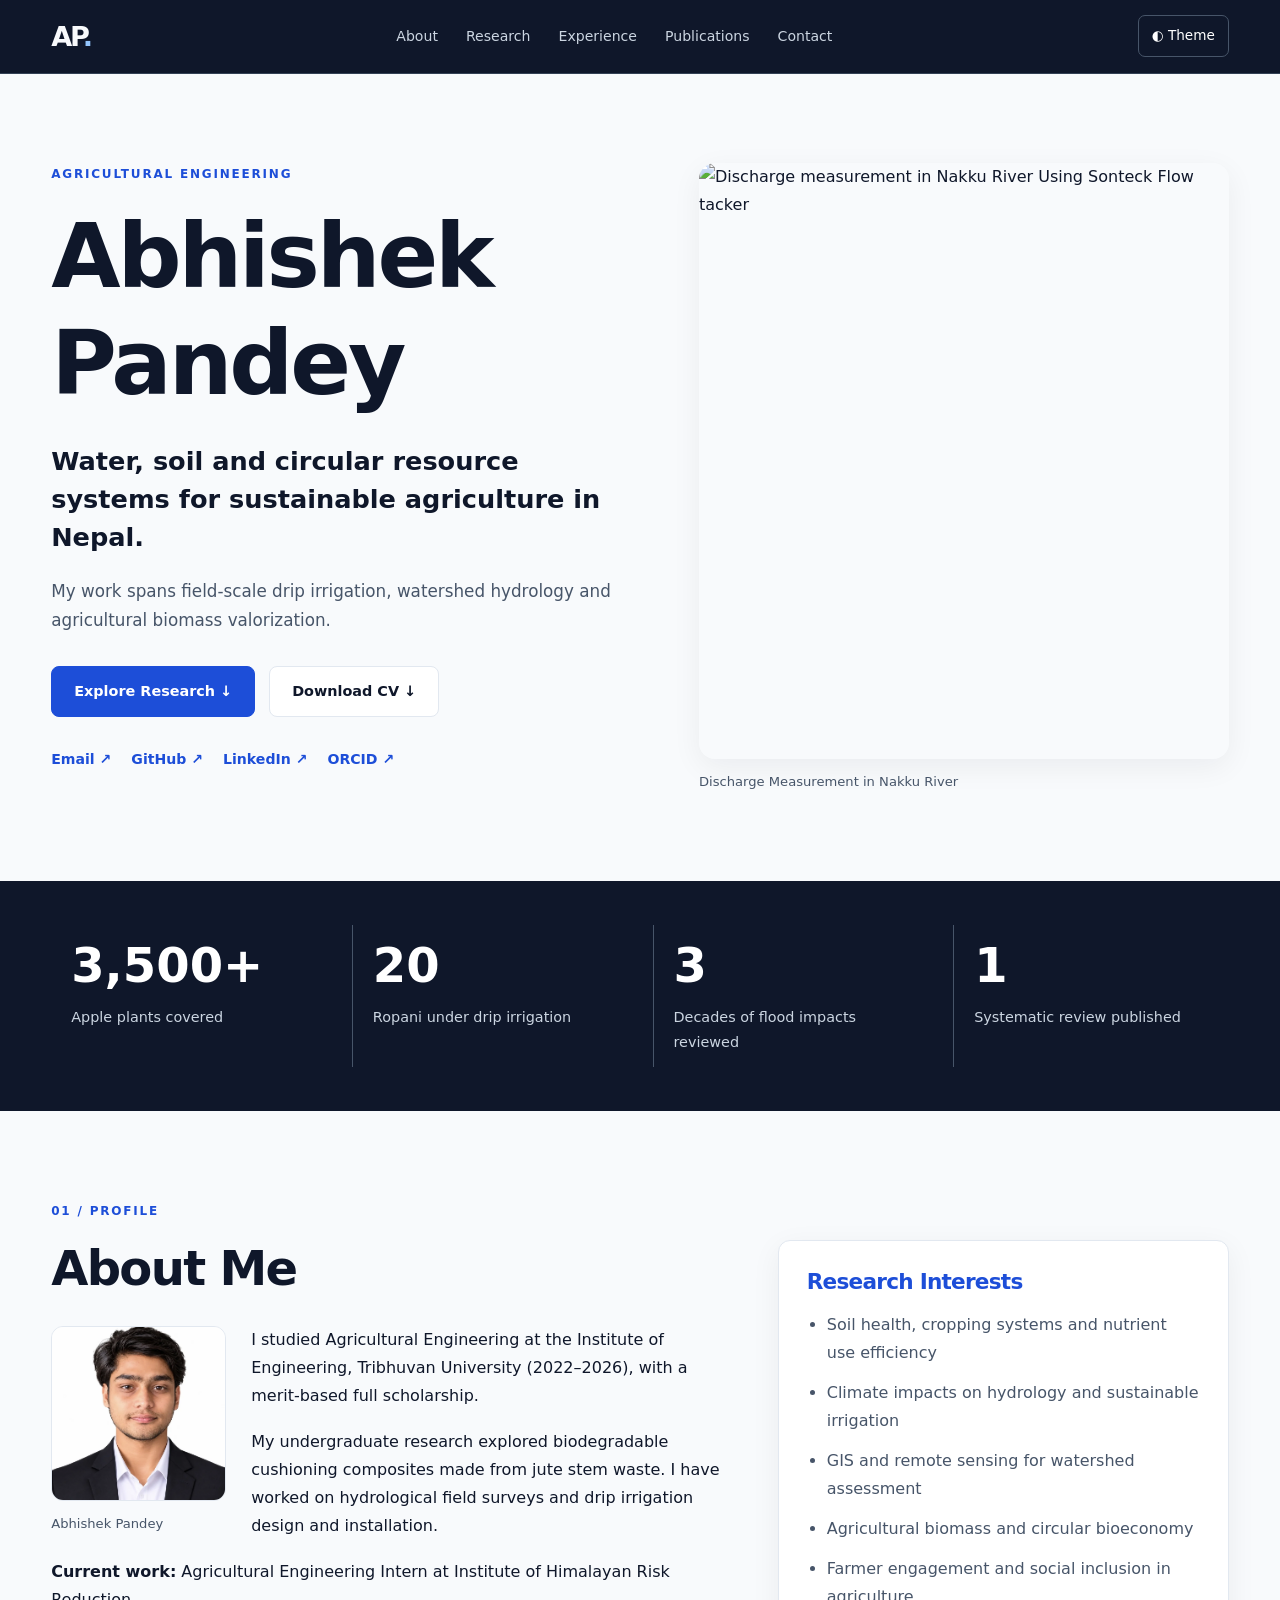
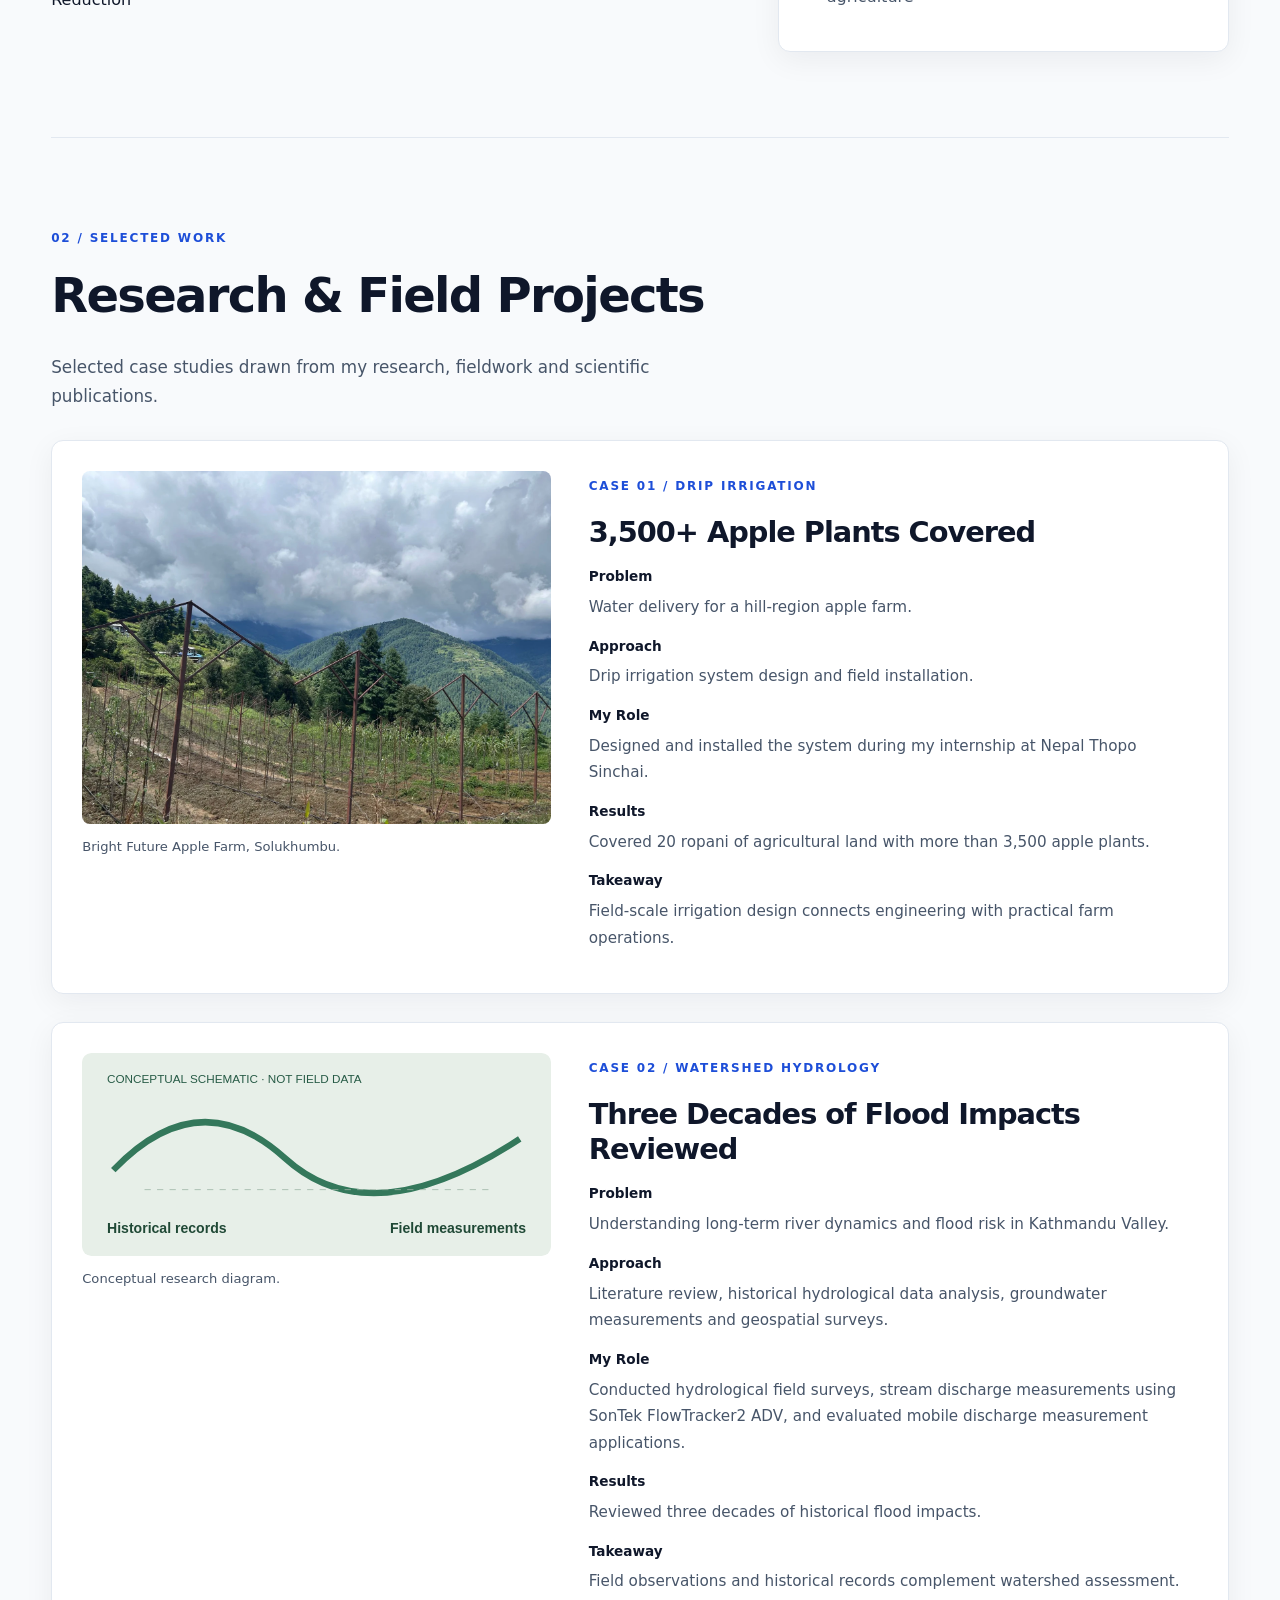
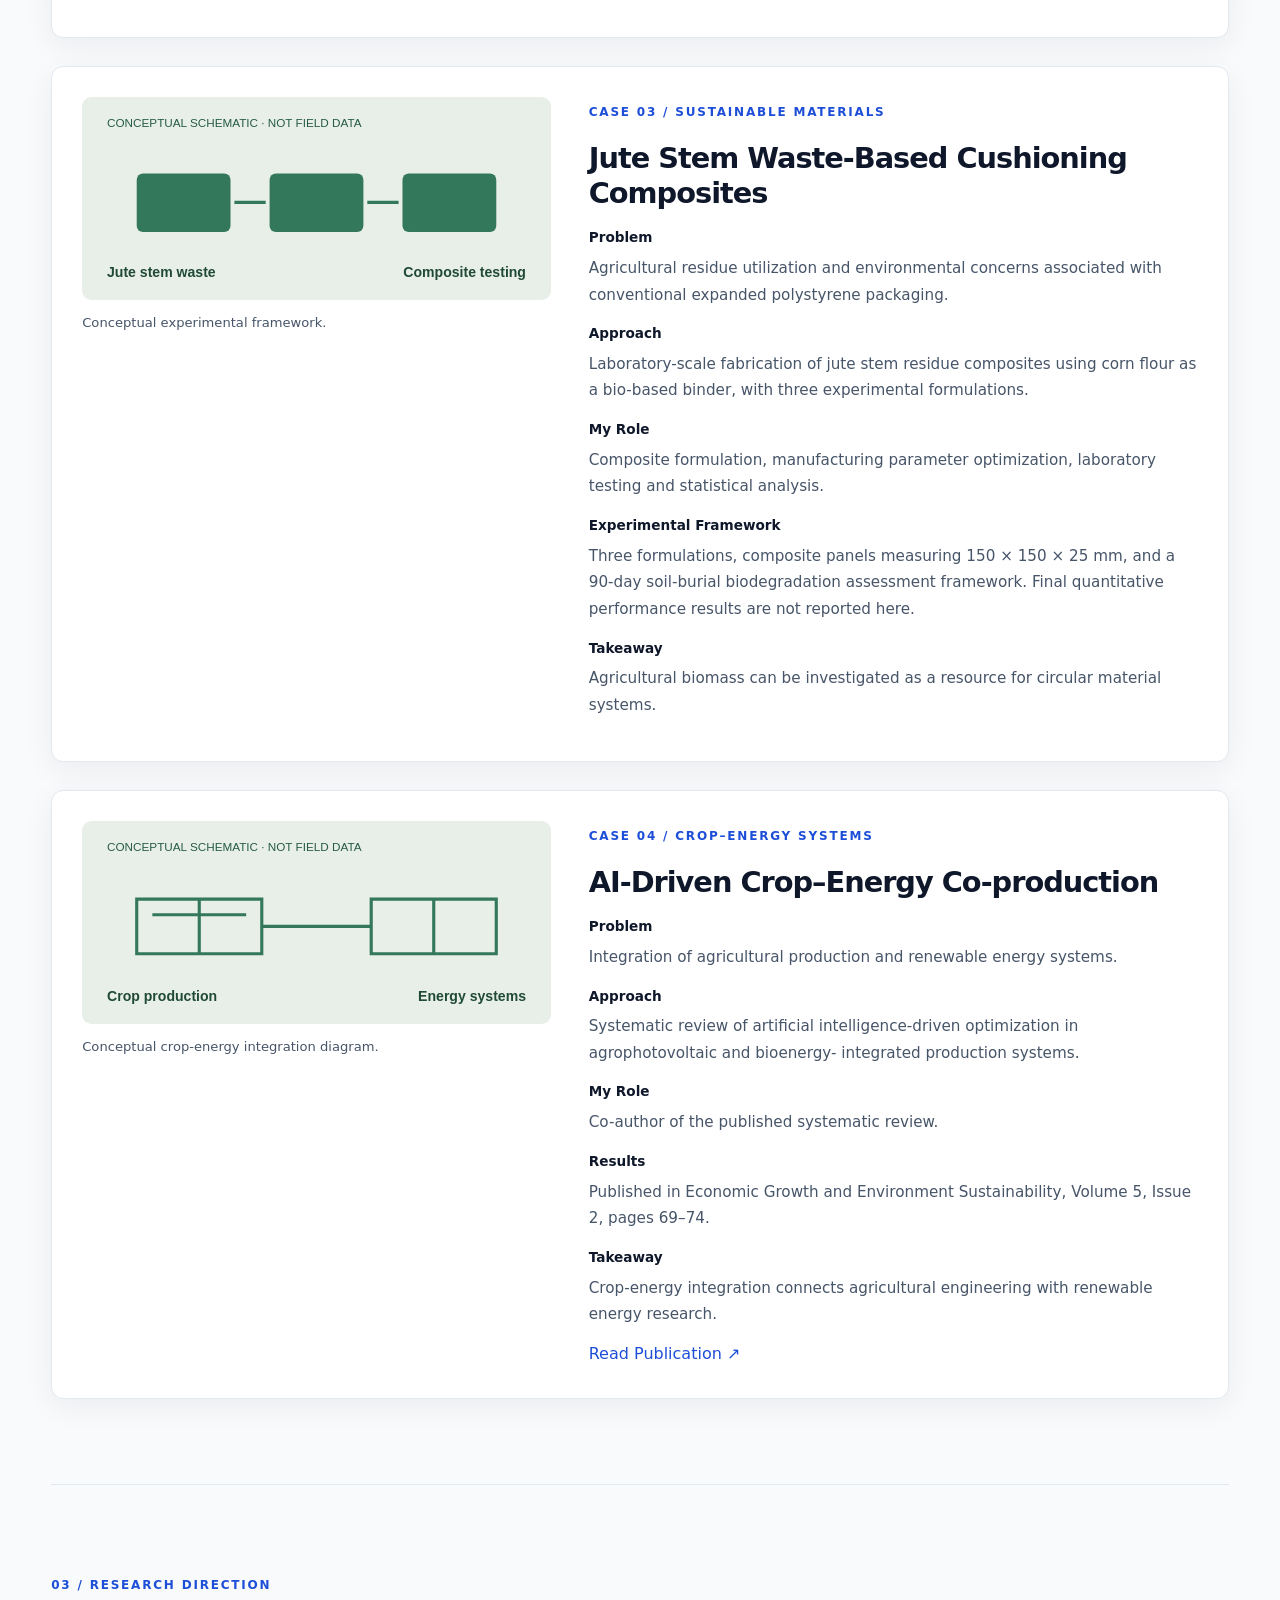
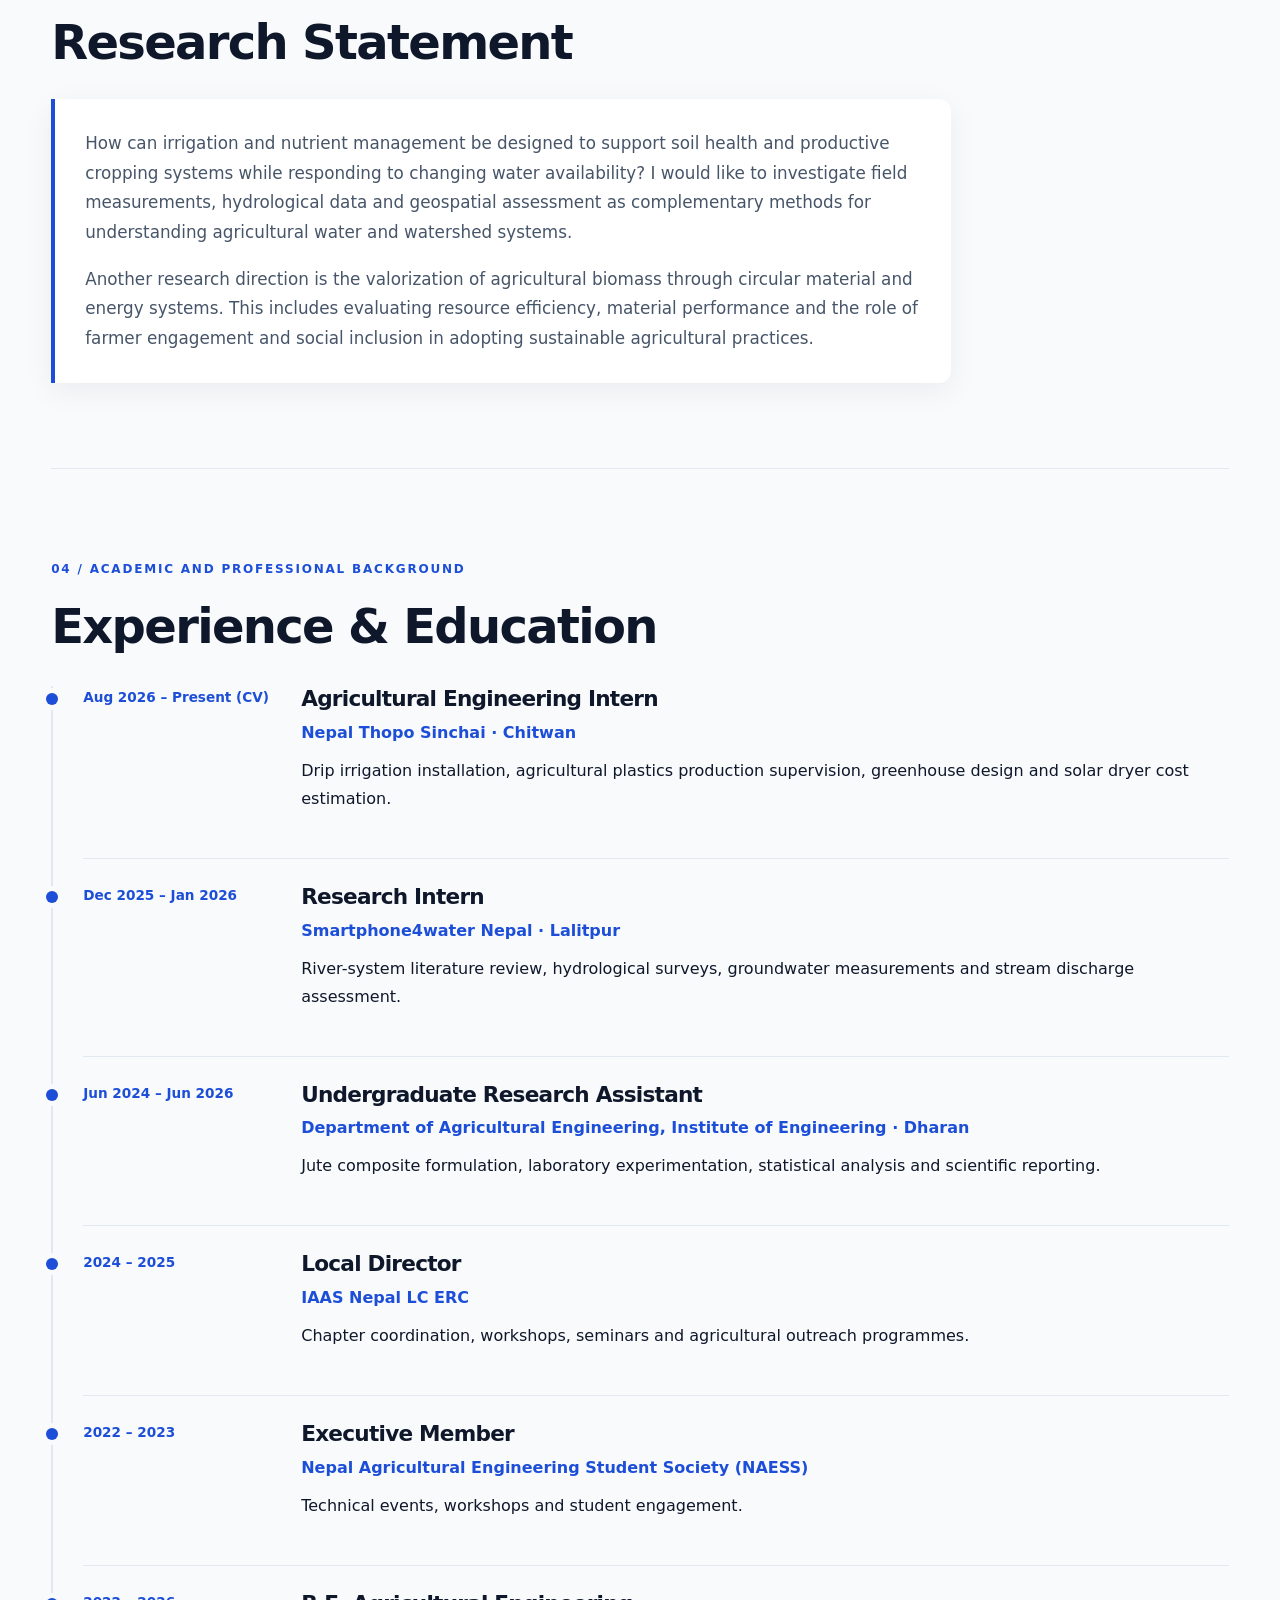
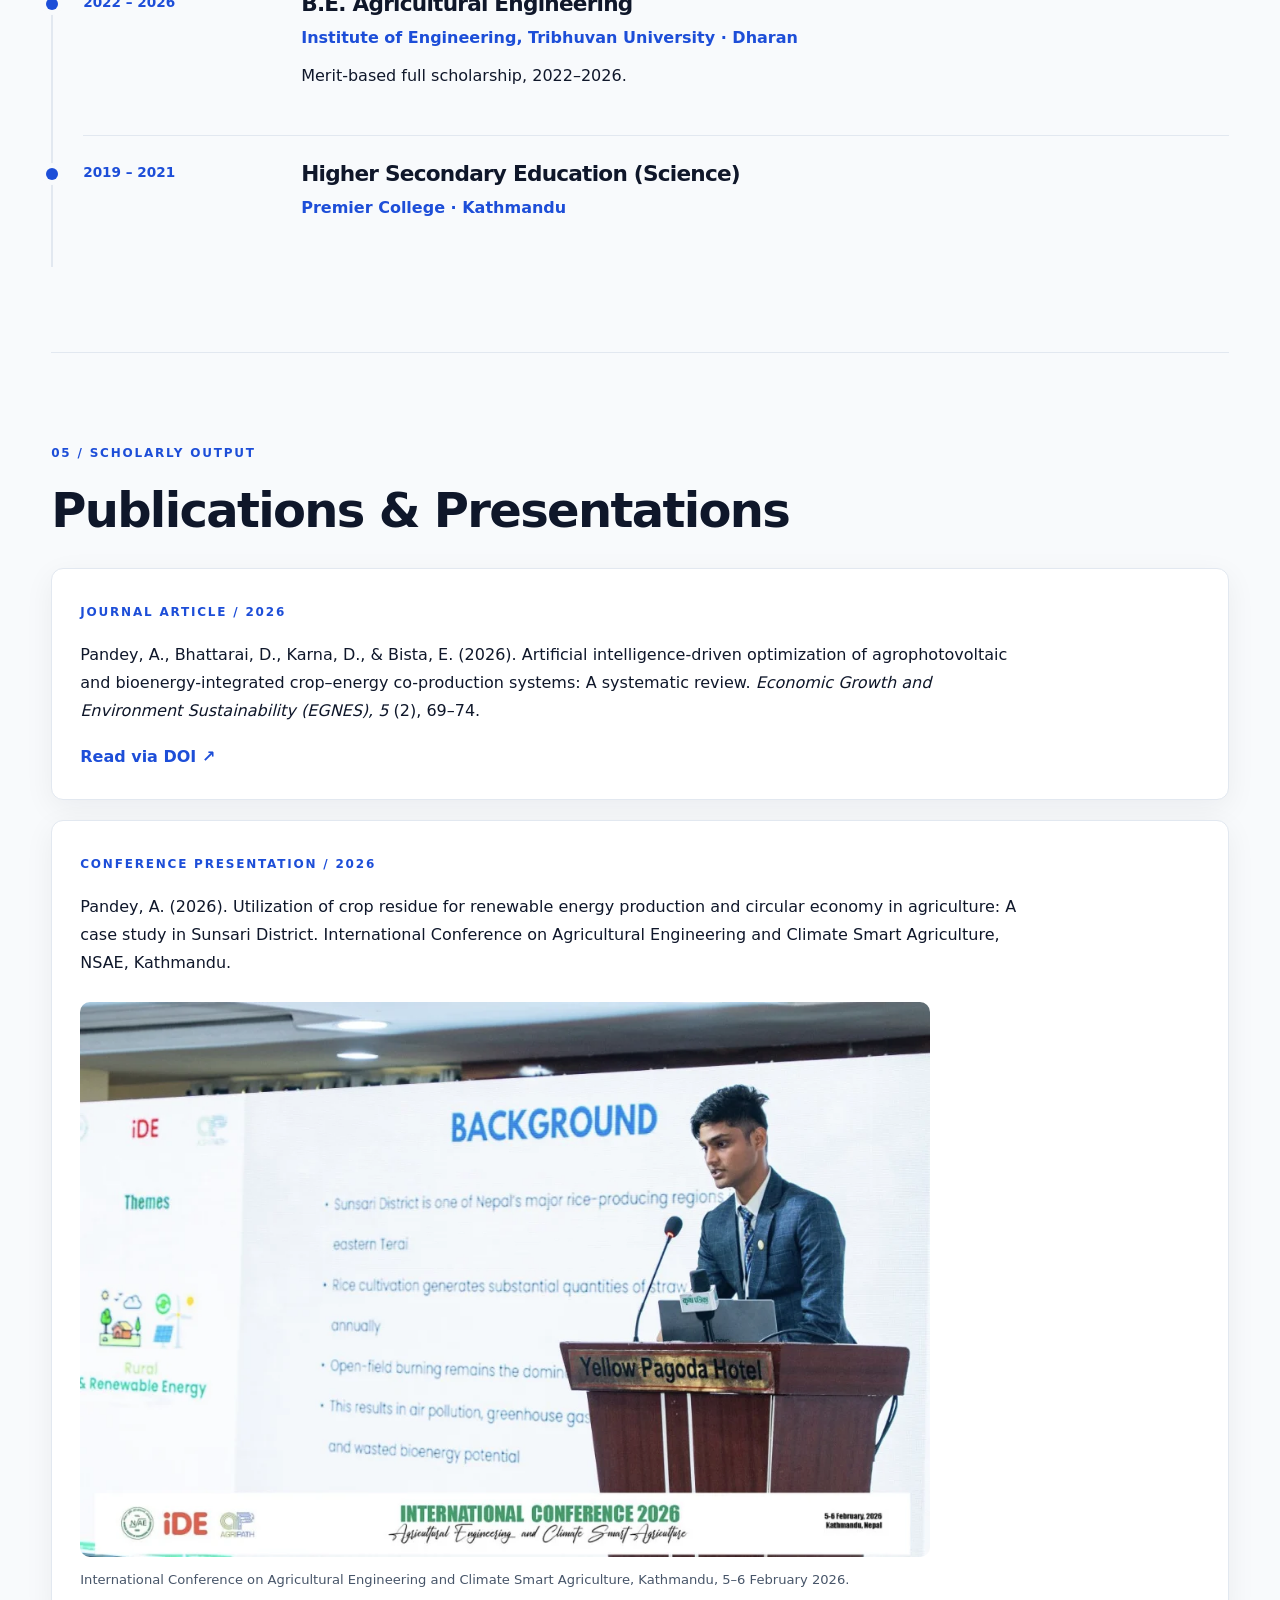
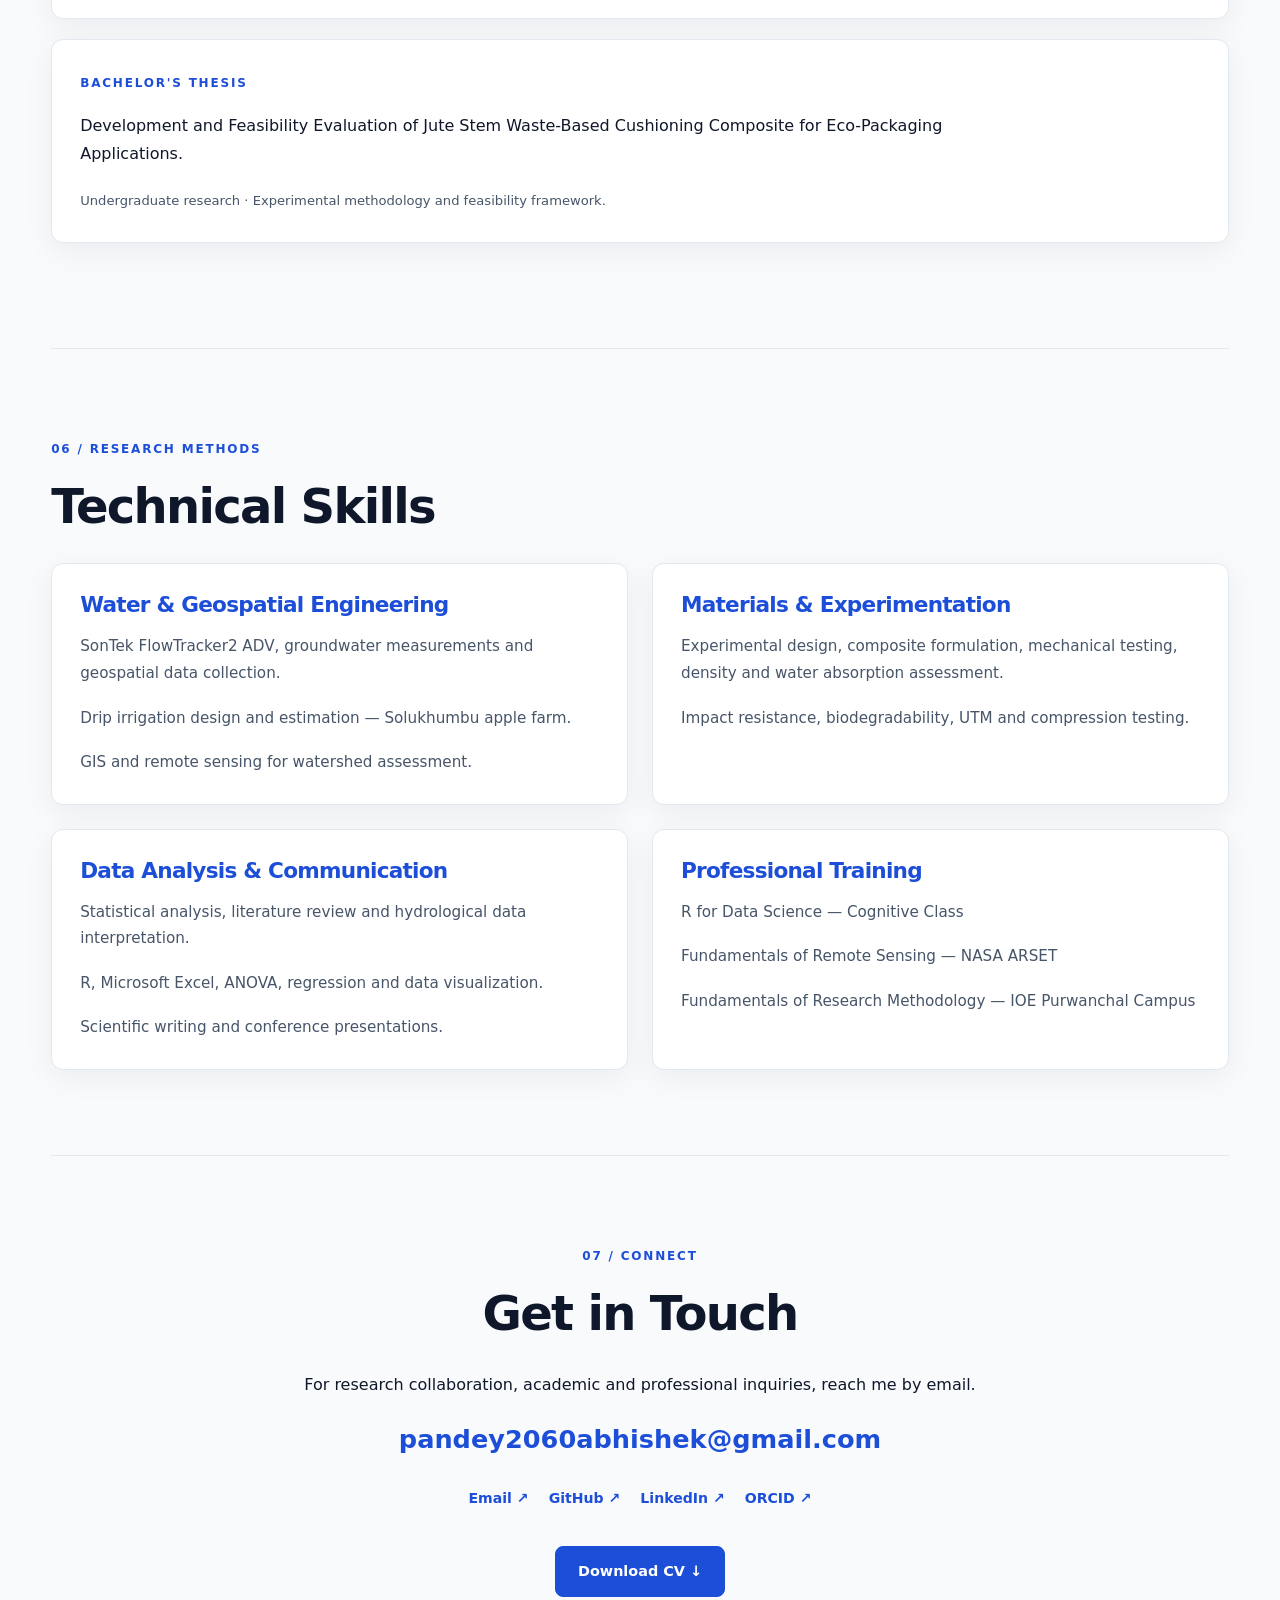
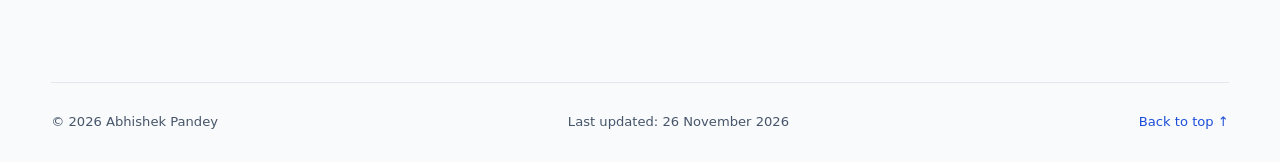
==== commit fc55ad08: "Update index.html" ====
--- a/index.html
+++ b/index.html
@@ -159,7 +159,7 @@
 
                 <h1>
                     Abhishek<br>
-                    Pandey<span>.</span>
+                    Pandey
                 </h1>
 
                 <p class="position">
@@ -228,8 +228,8 @@
             <figure class="portrait hero-field">
 
                 <img
-                    src="images/apple-orchard.webp"
-                    alt="Hillside apple orchard with irrigation lines and mountain landscape"
+                    src="IMG_0658.HEIC"
+                    alt="Discharge measurement in Nakku River Using Sonteck Flow tacker"
                     width="1400"
                     height="1055"
                     fetchpriority="high">
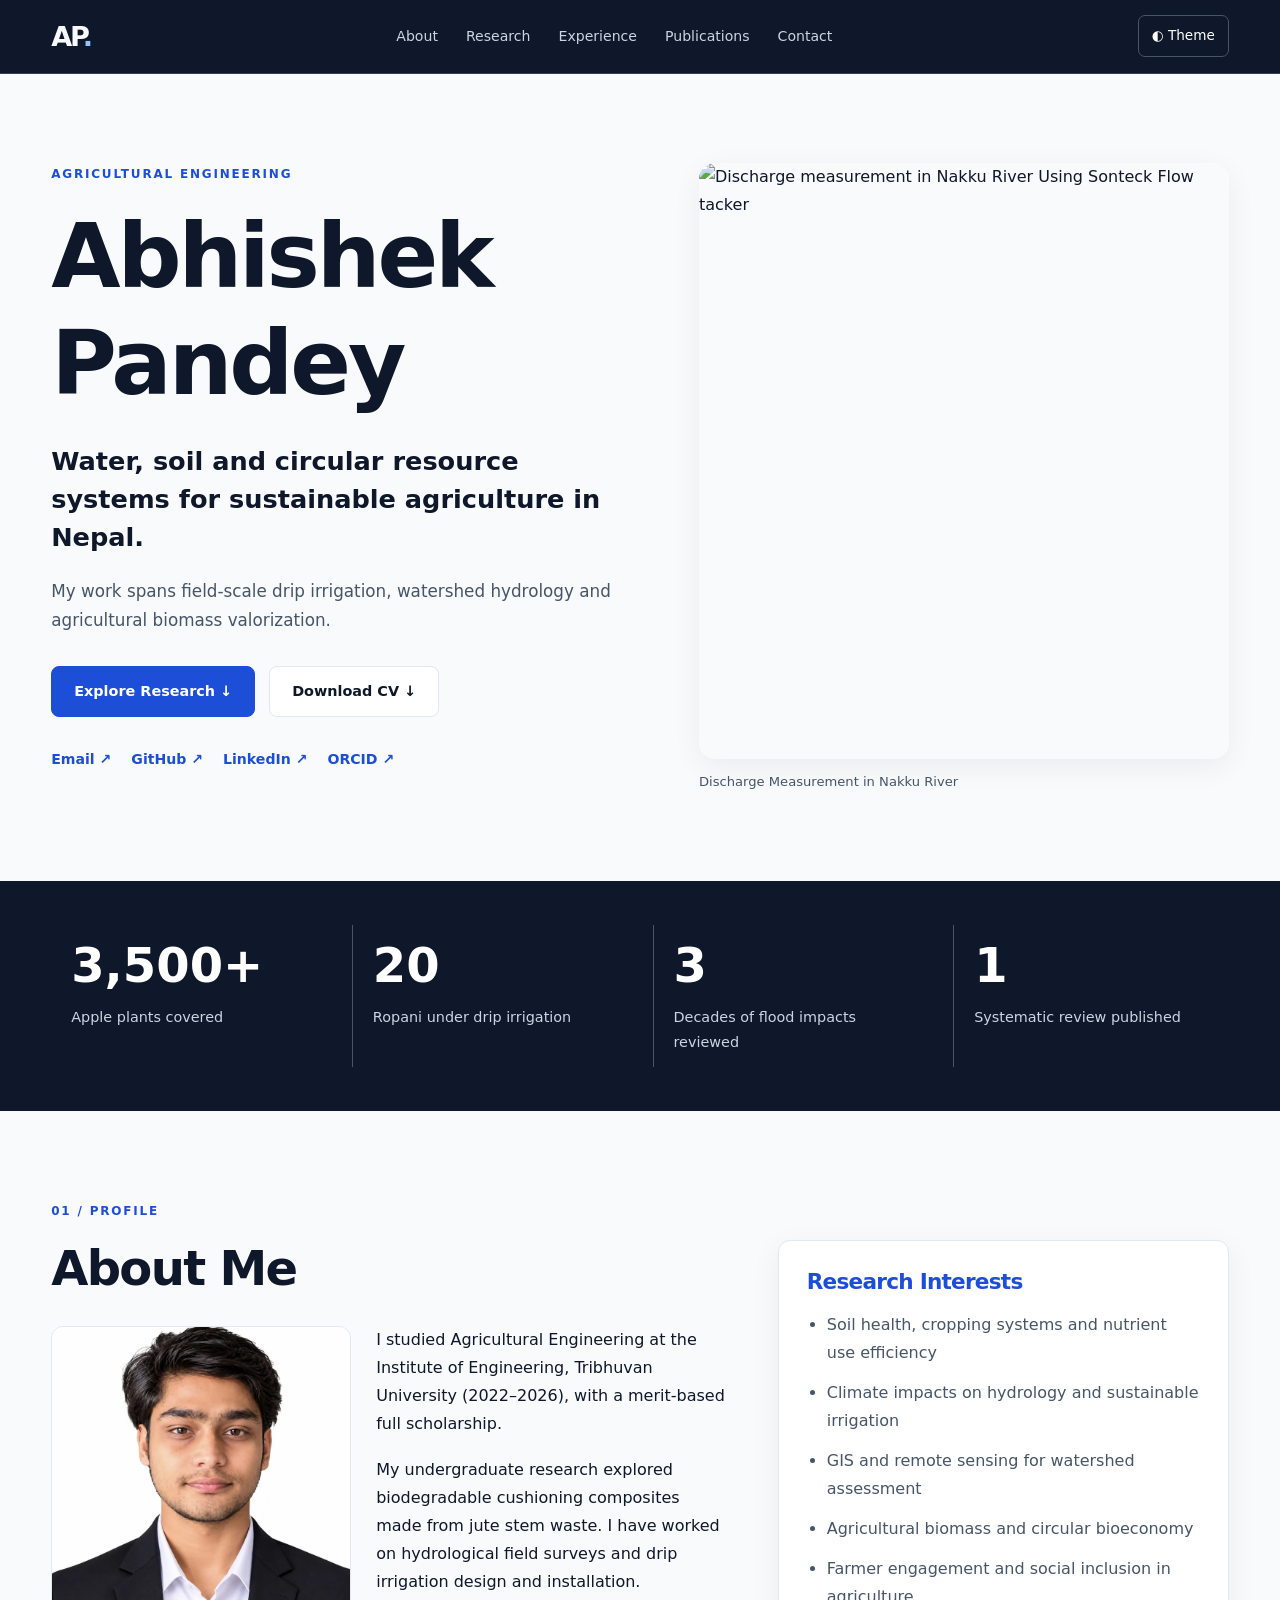
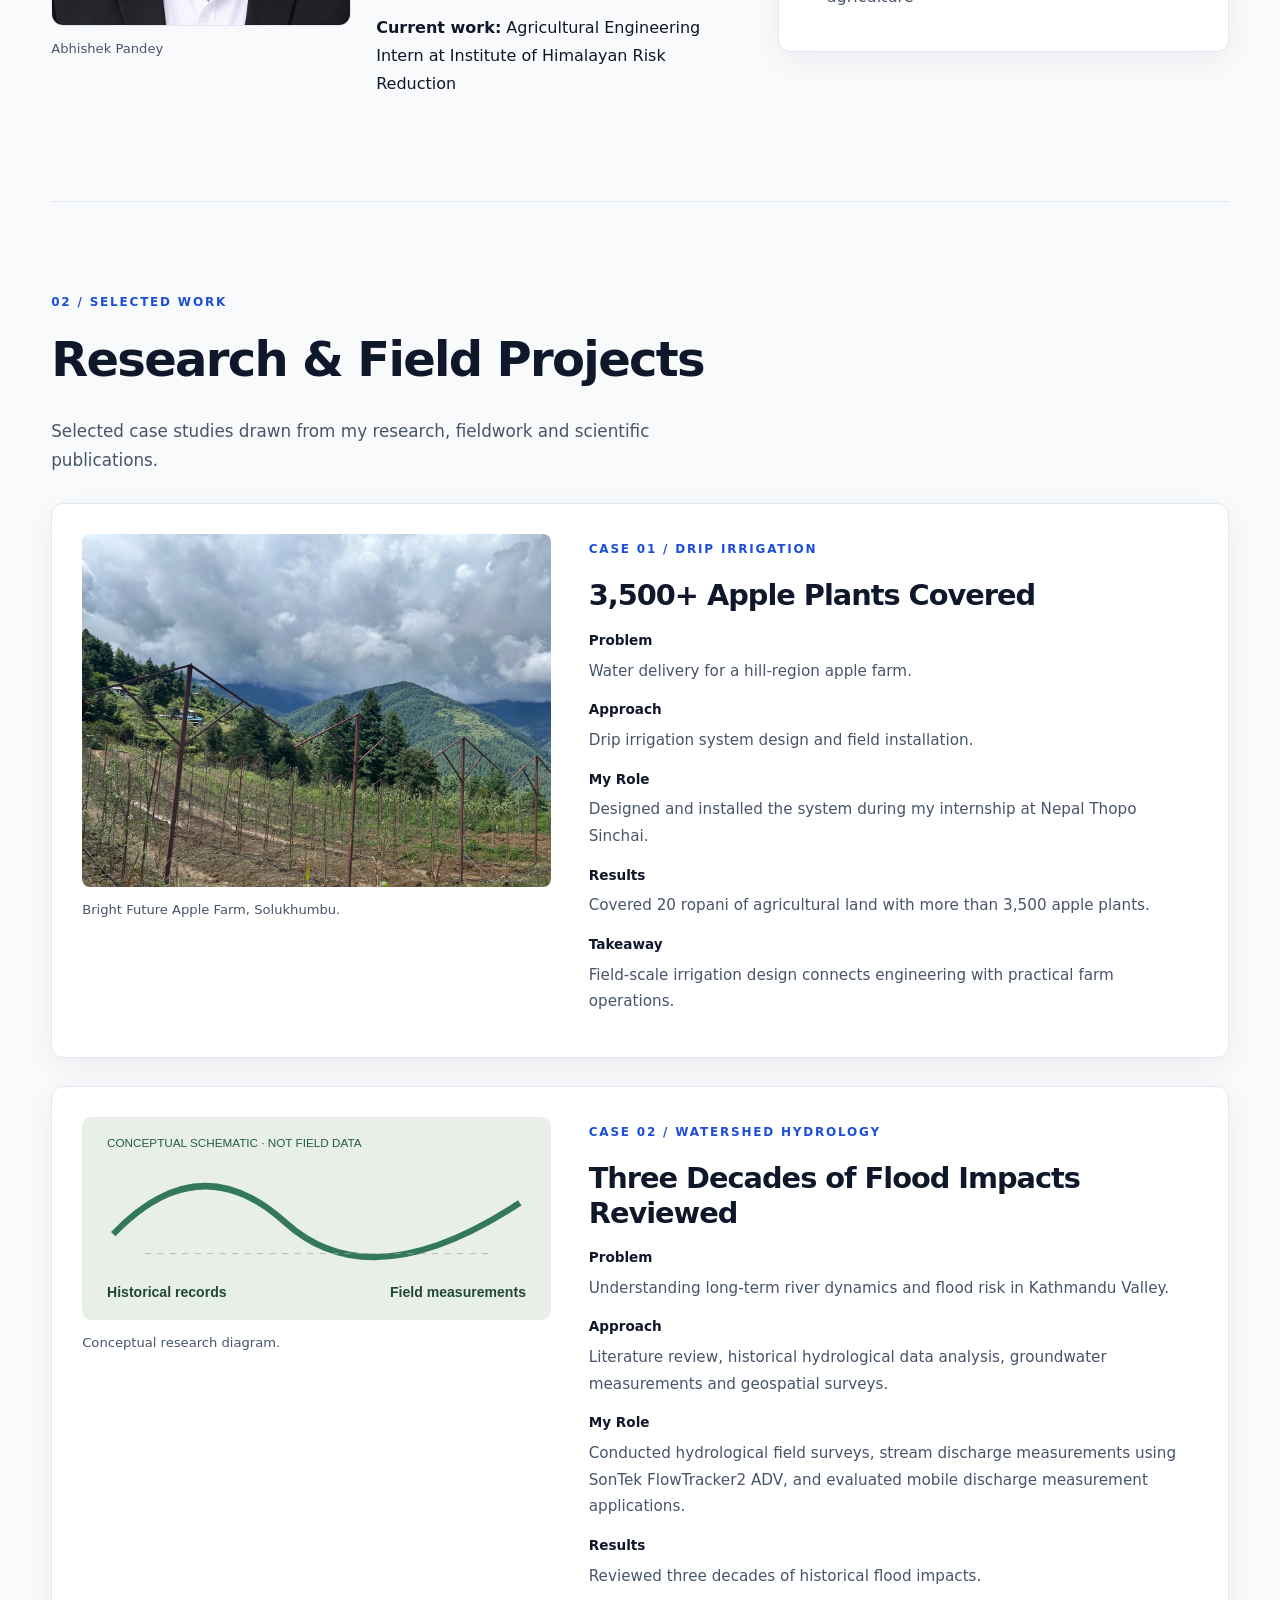
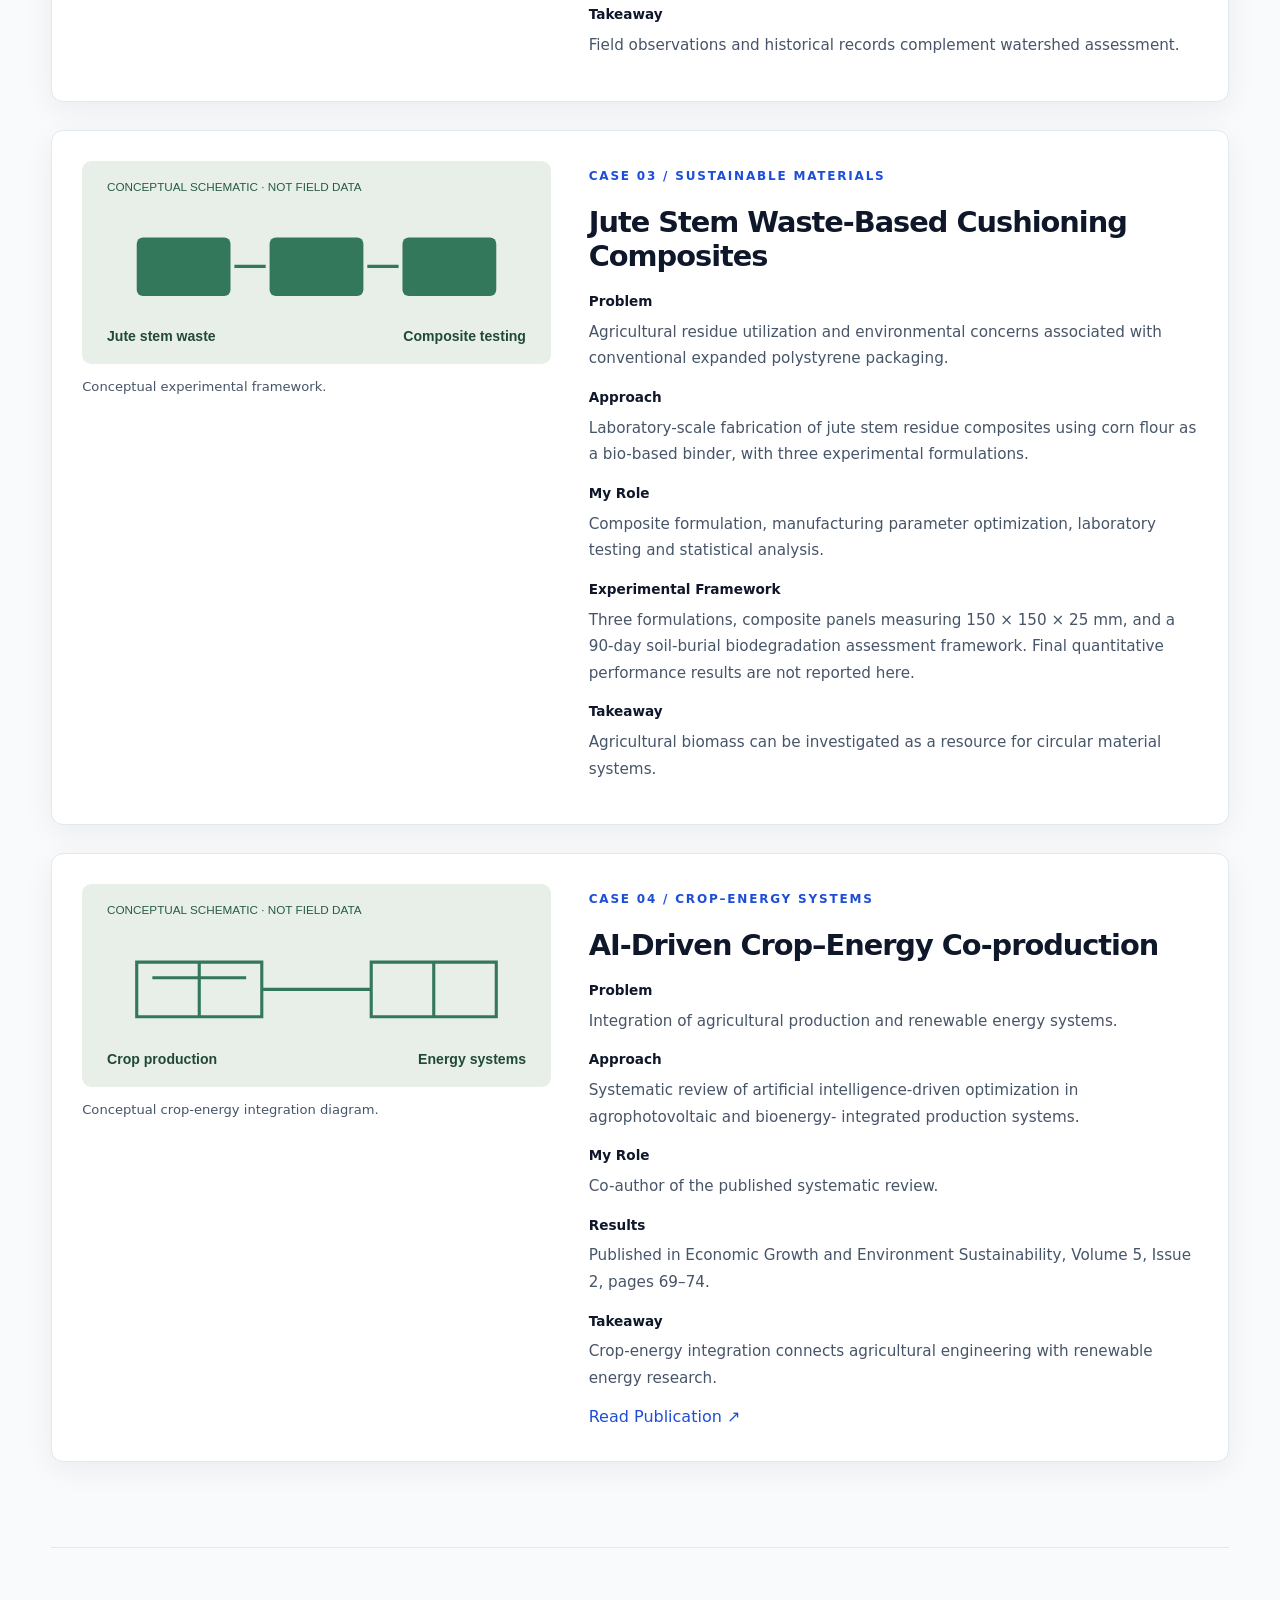
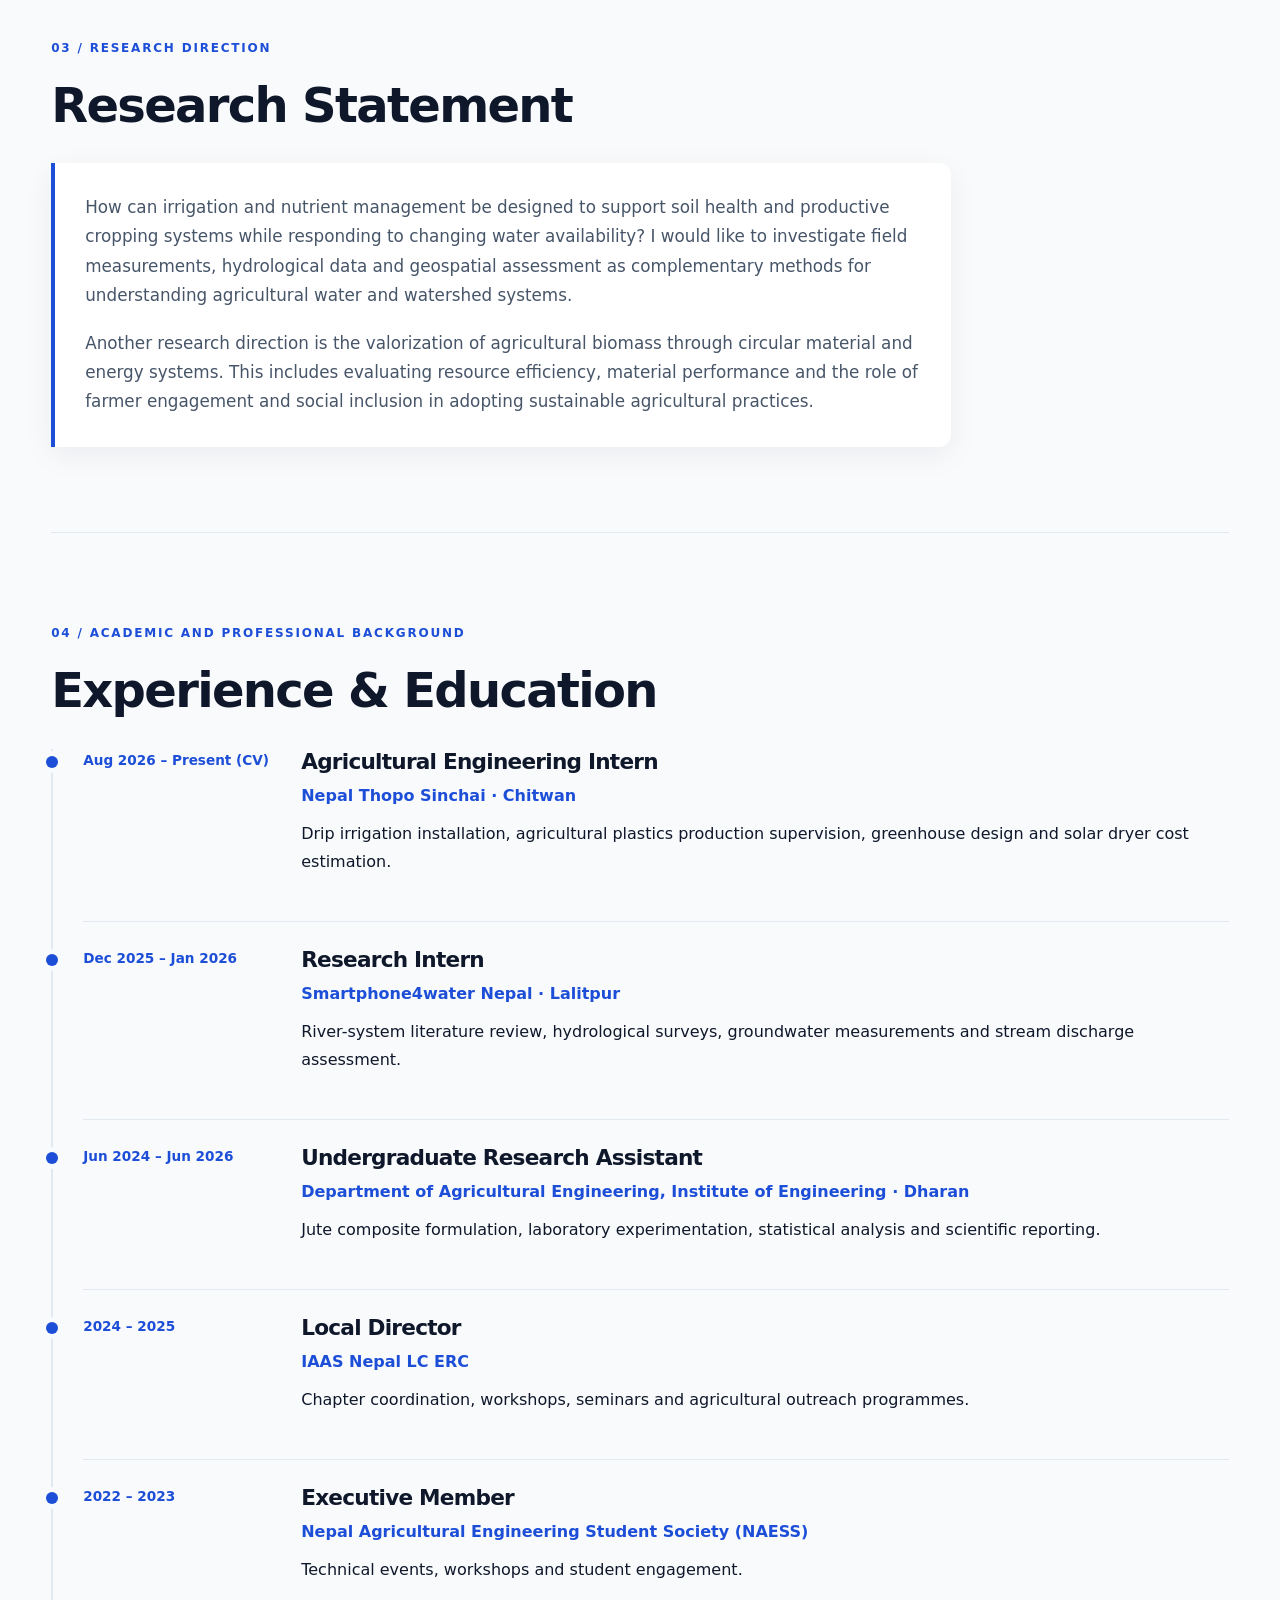
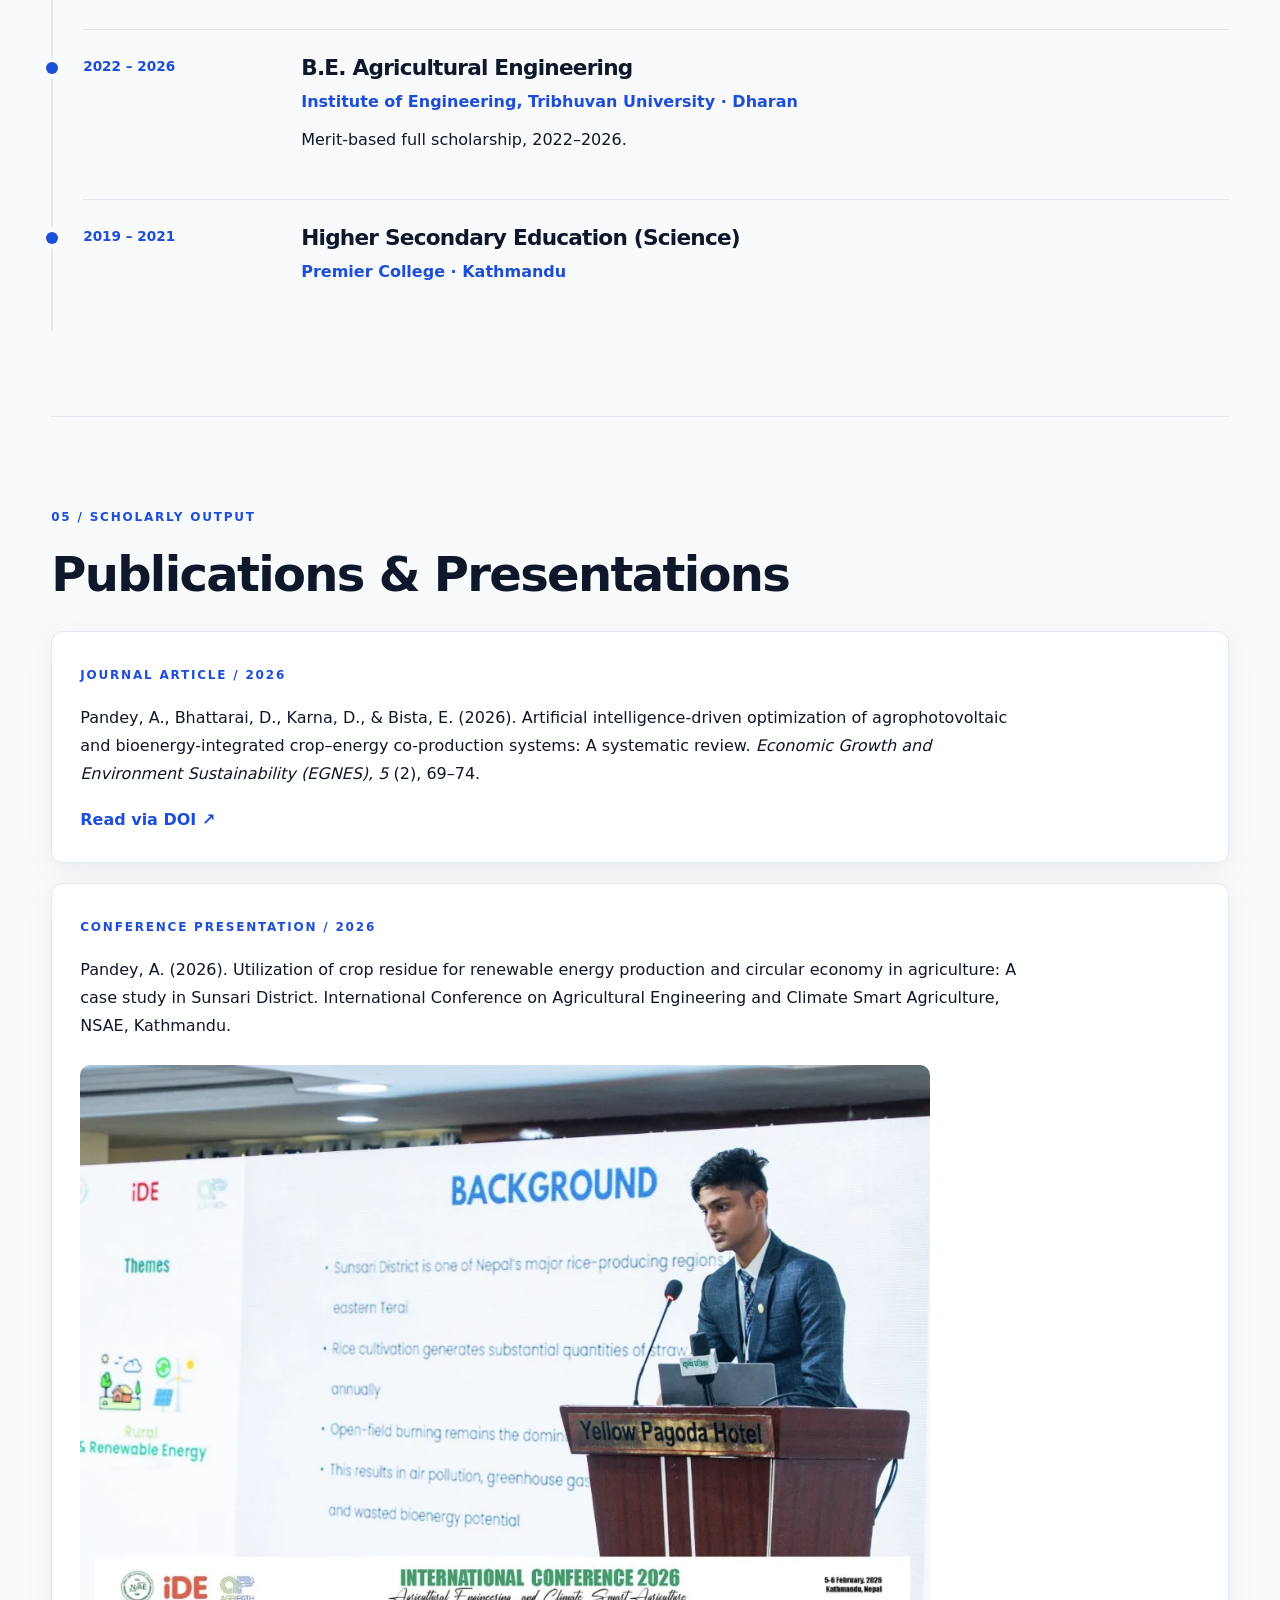
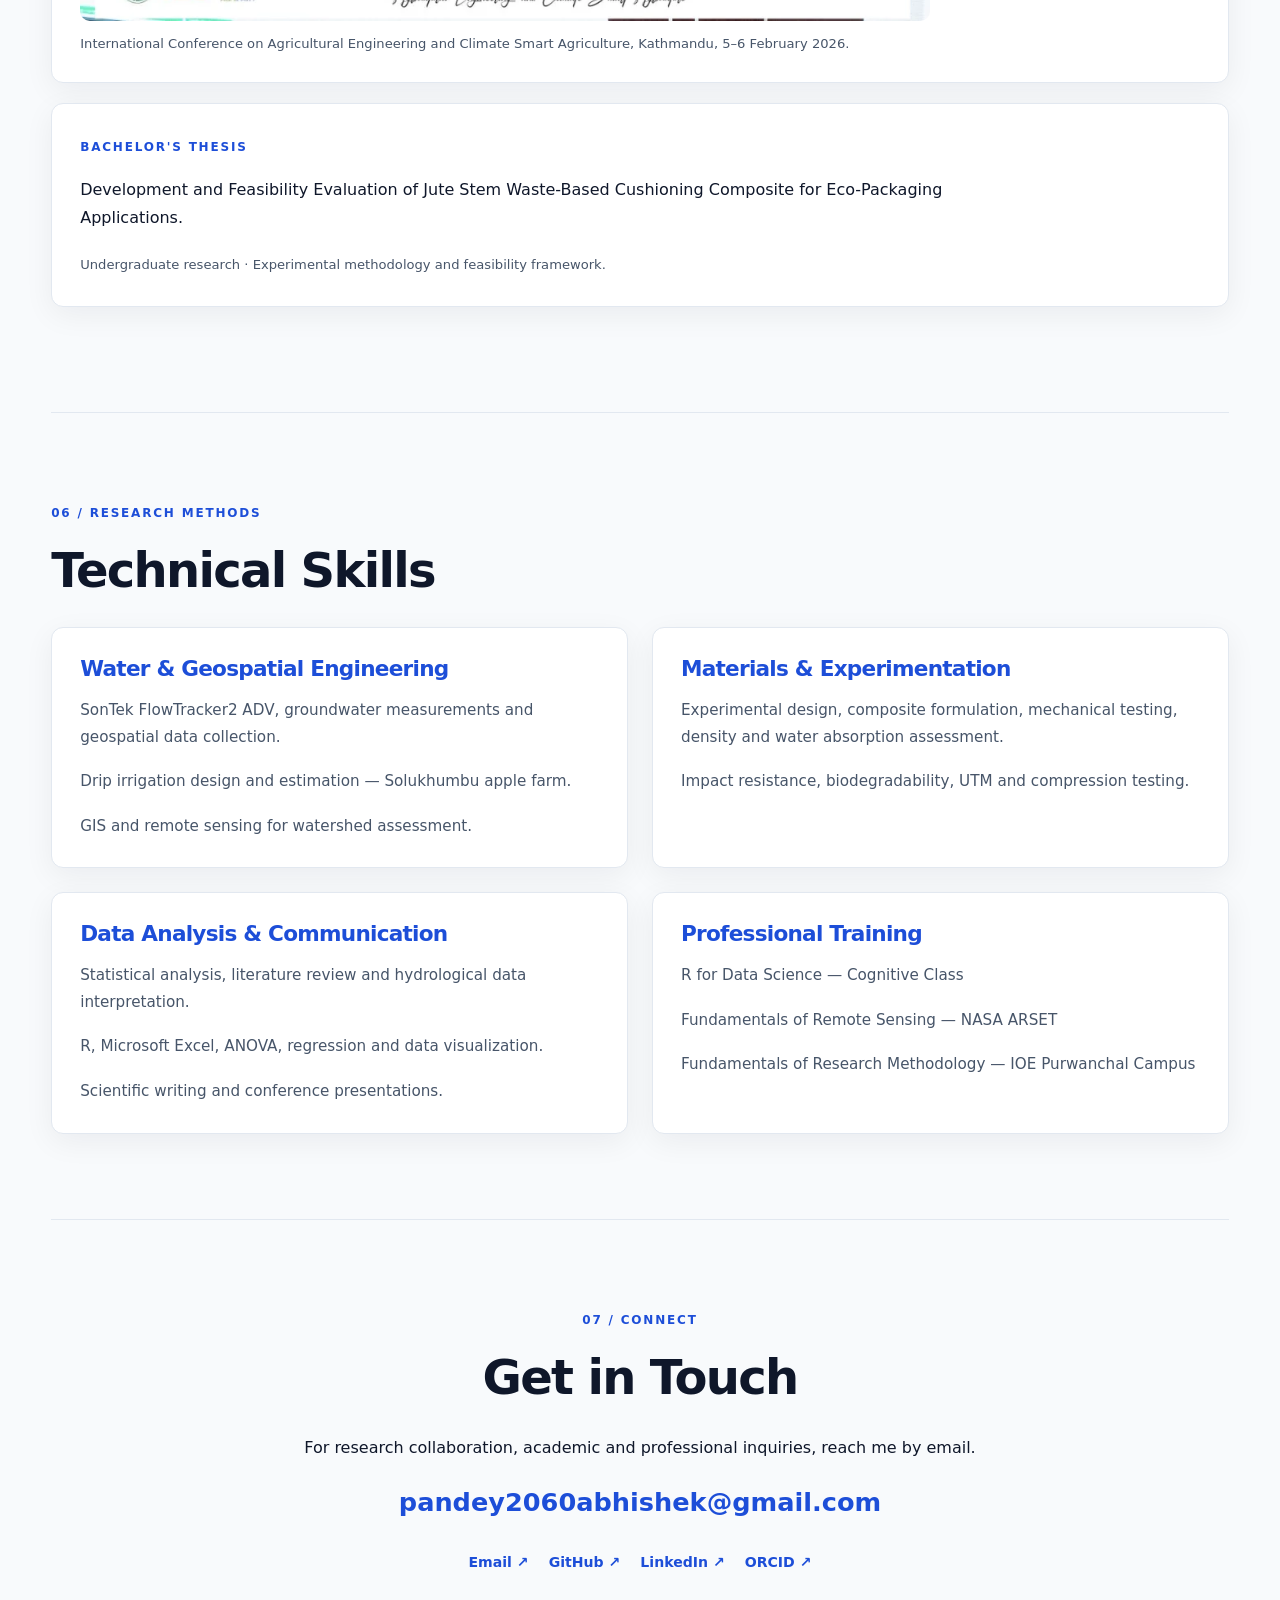
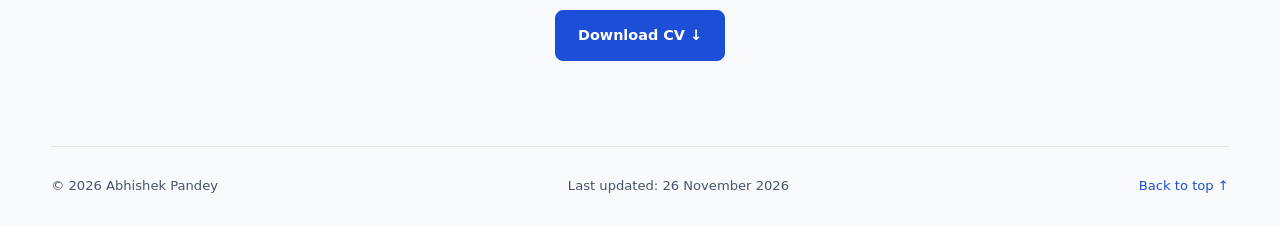
==== commit 2efb5451: "Update index.html" ====
--- a/index.html
+++ b/index.html
@@ -228,7 +228,7 @@
             <figure class="portrait hero-field">
 
                 <img
-                    src="IMG_0658.HEIC"
+                    src="images/IMG_0658.jpg"
                     alt="Discharge measurement in Nakku River Using Sonteck Flow tacker"
                     width="1400"
                     height="1055"
--- a/css/style.css
+++ b/css/style.css
@@ -624,7 +624,7 @@
 
 .about-portrait {
 
-    width: 175px;
+    width: 300px;
 
     float: left;
 
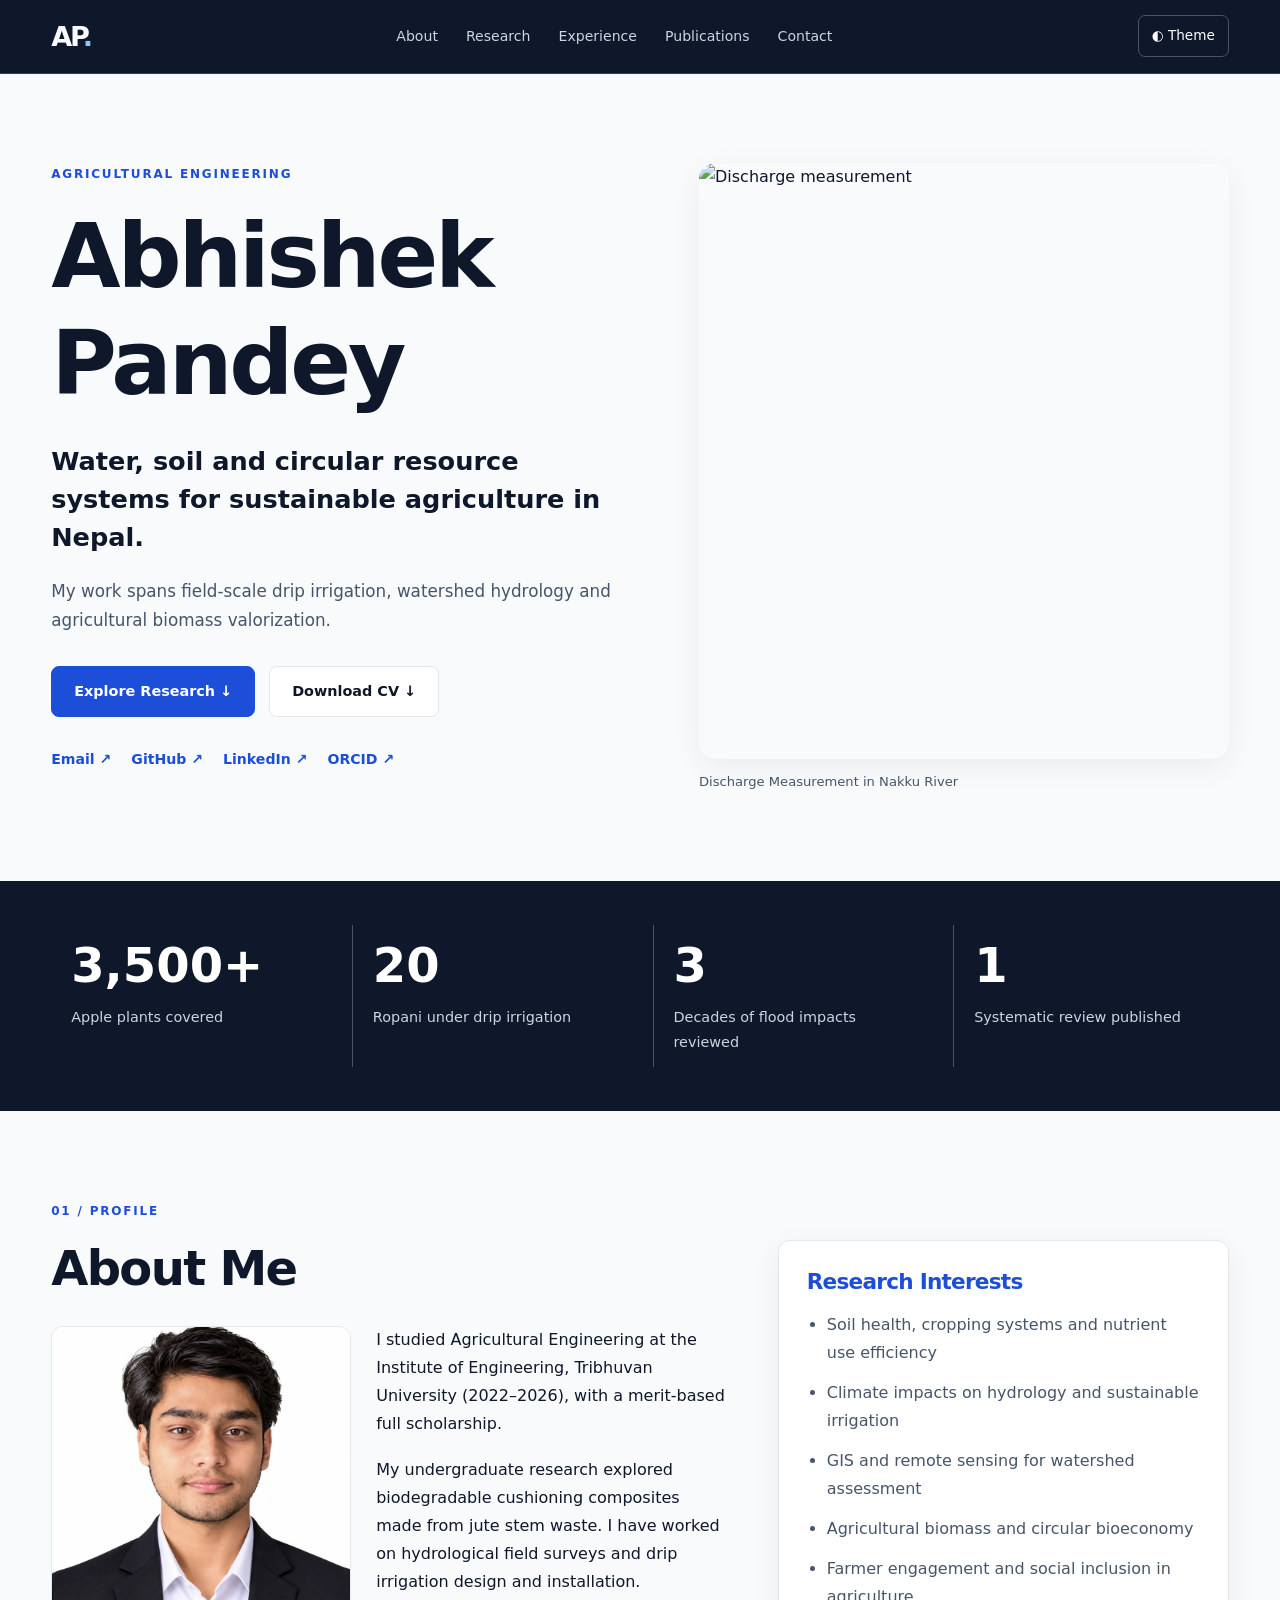
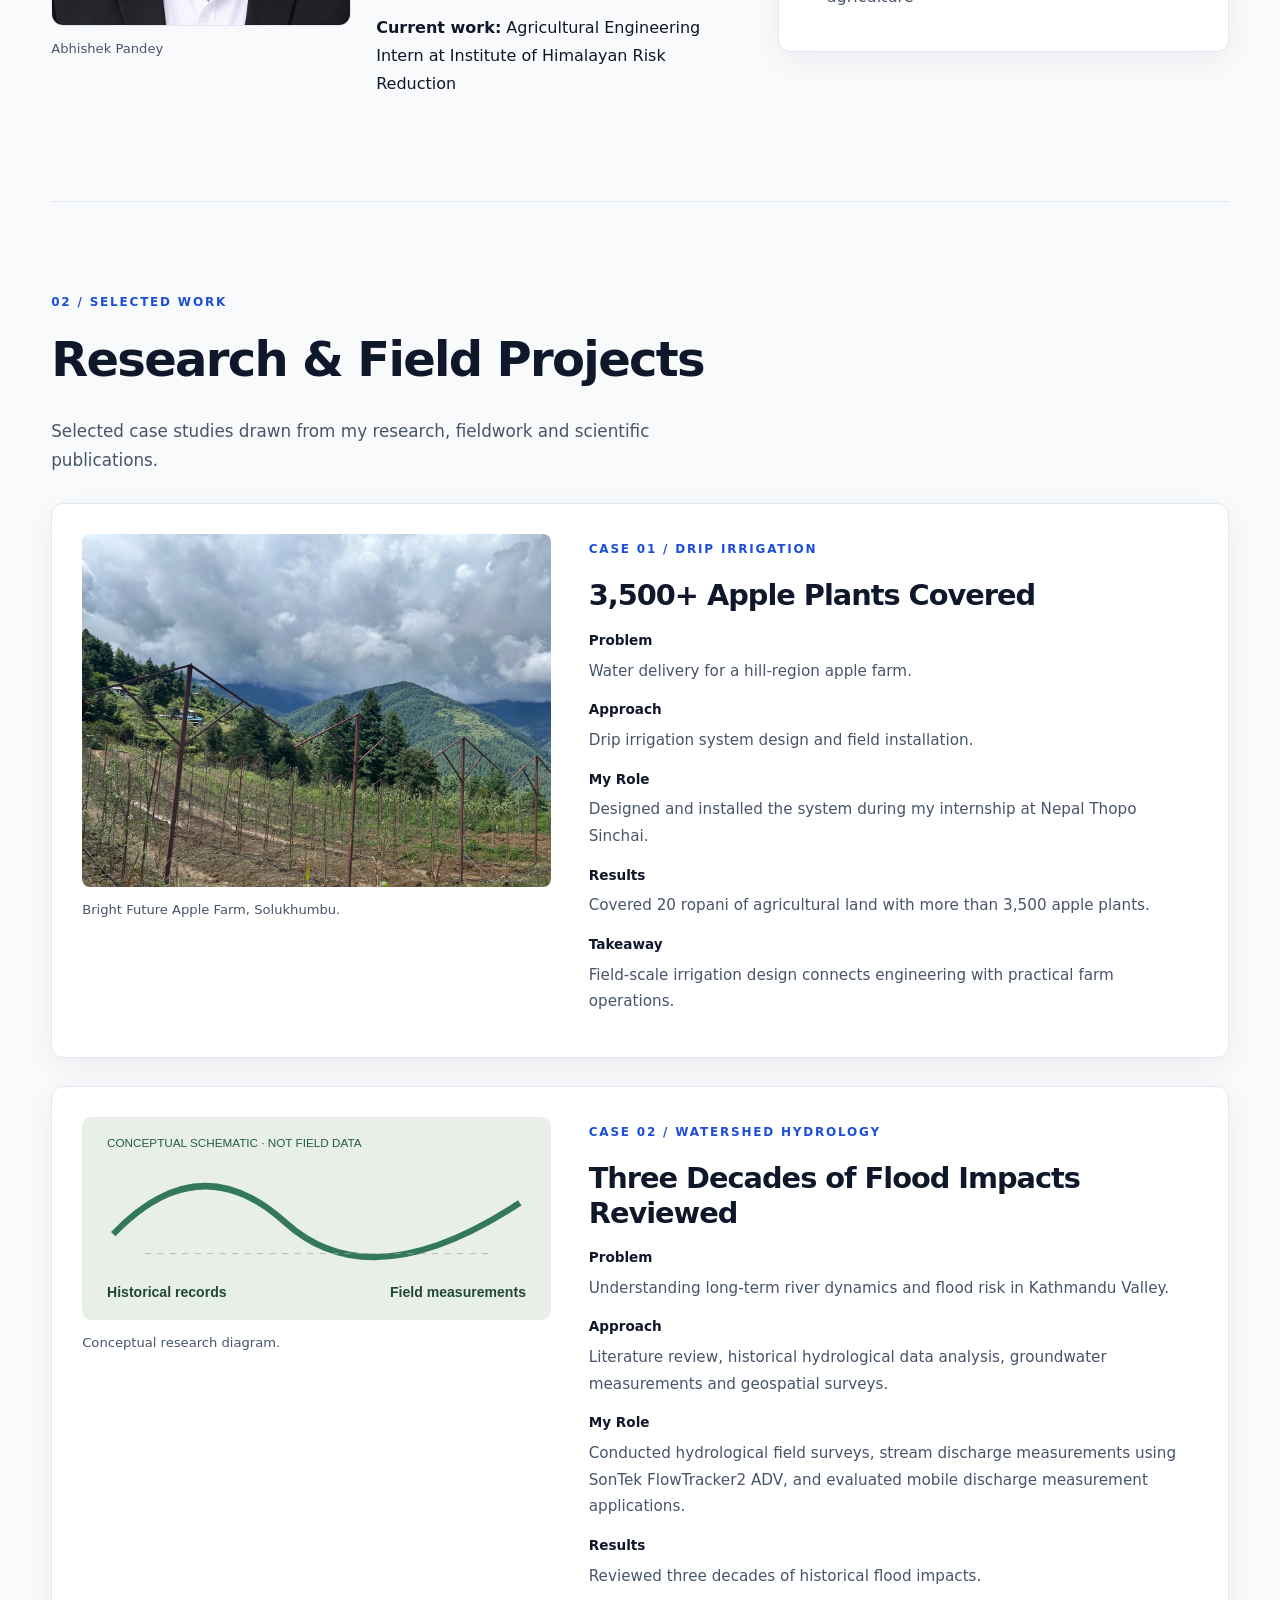
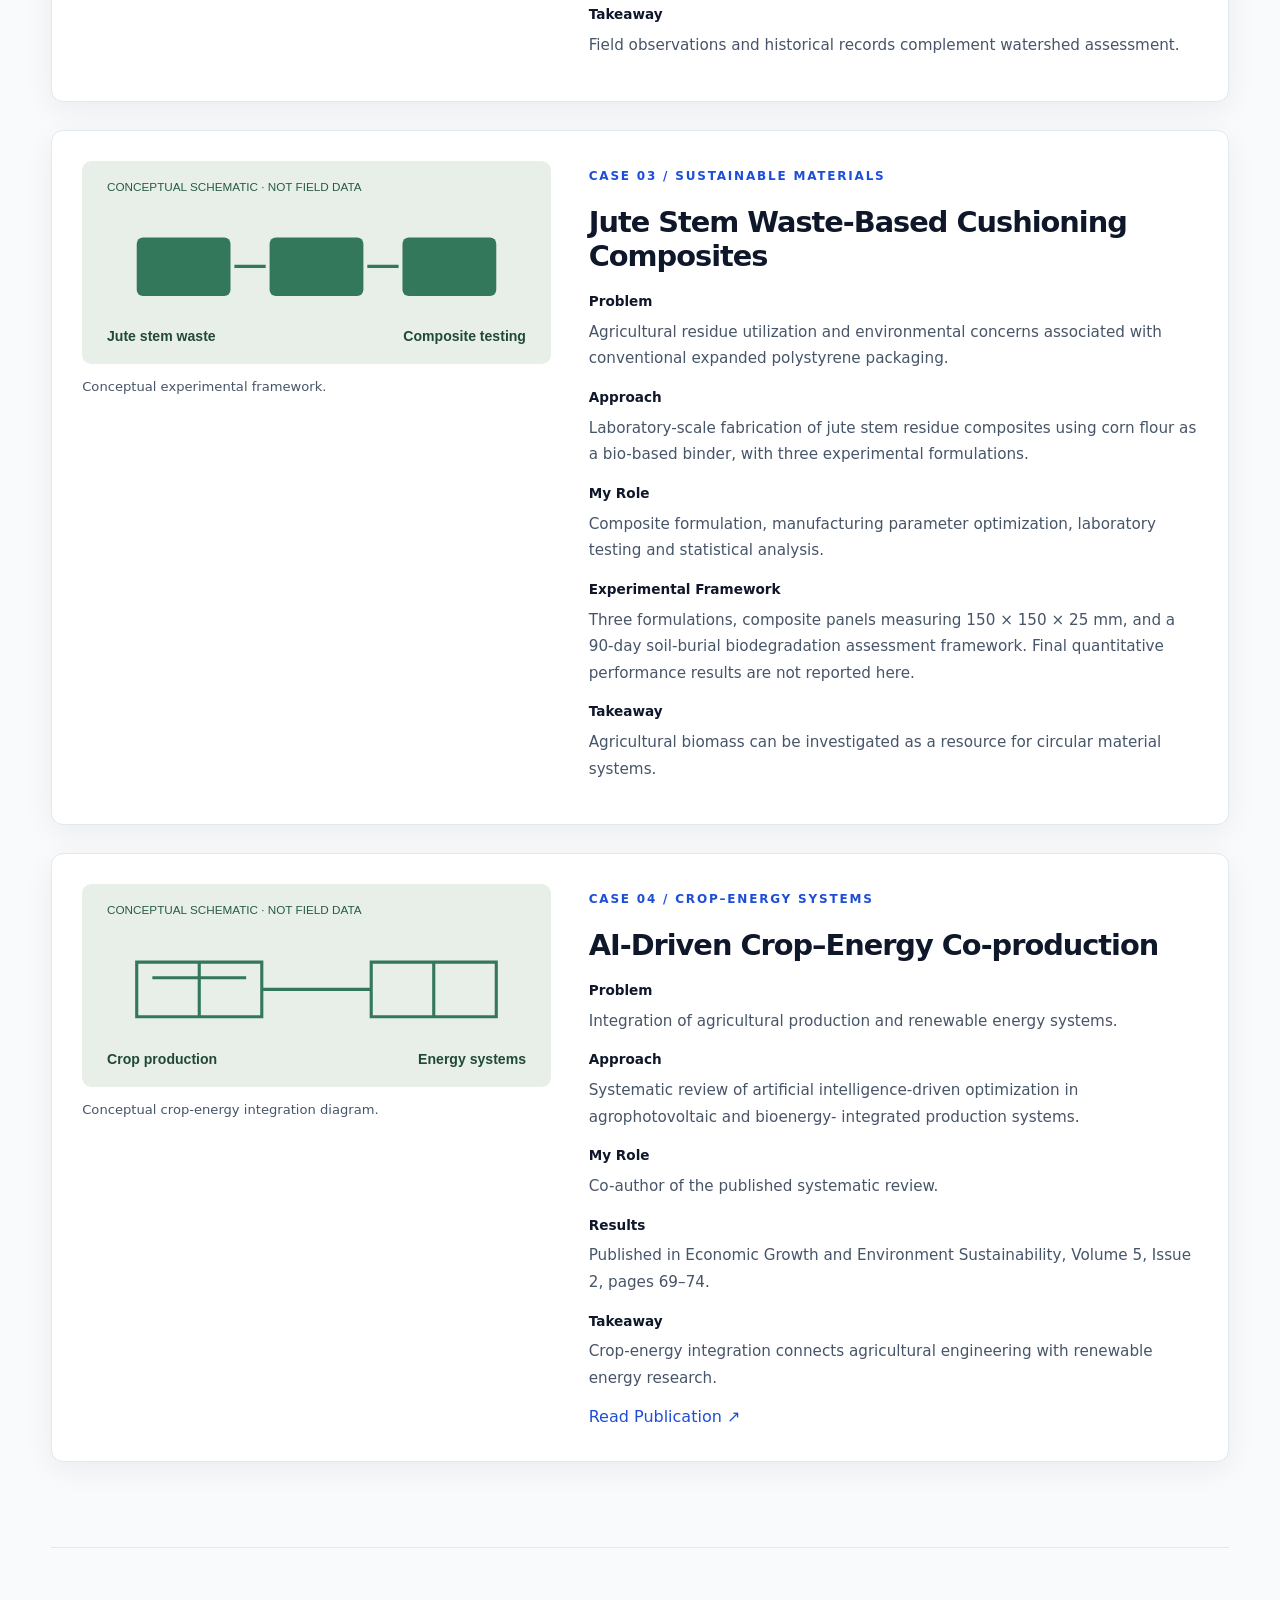
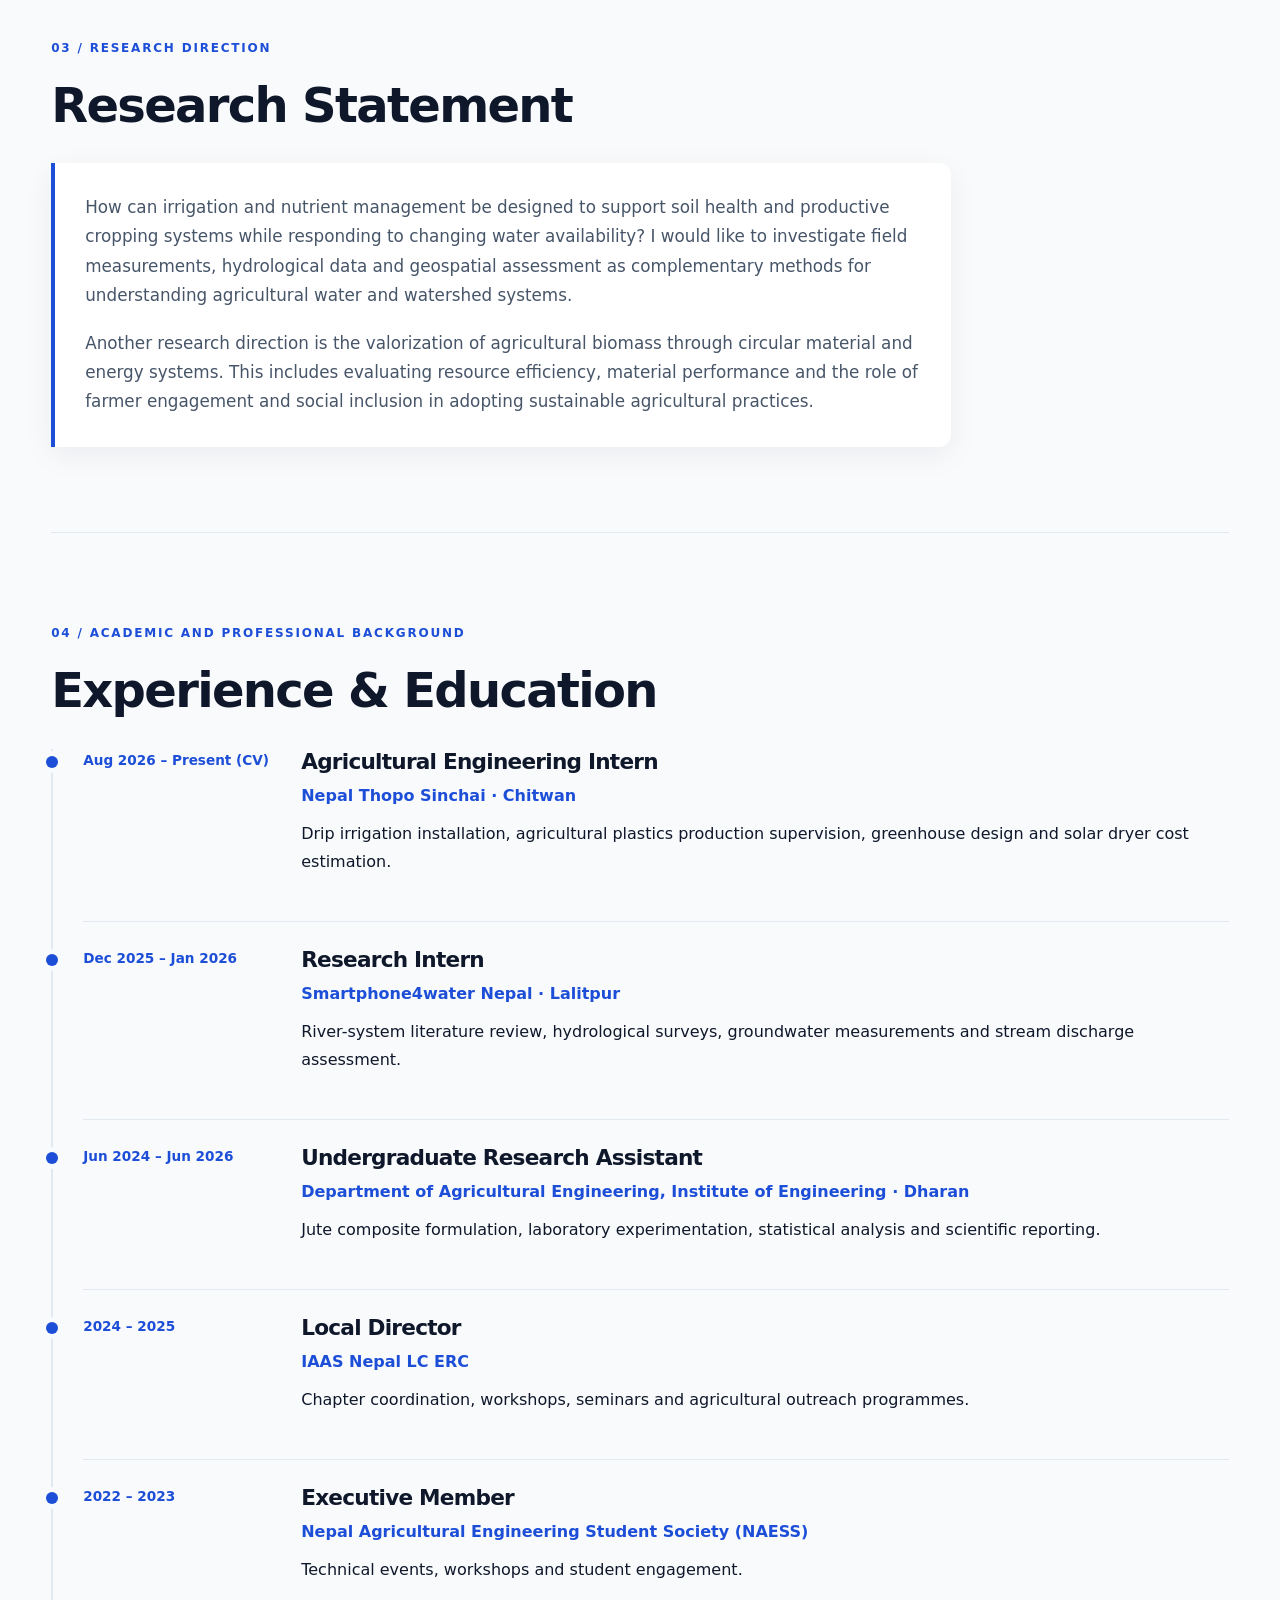
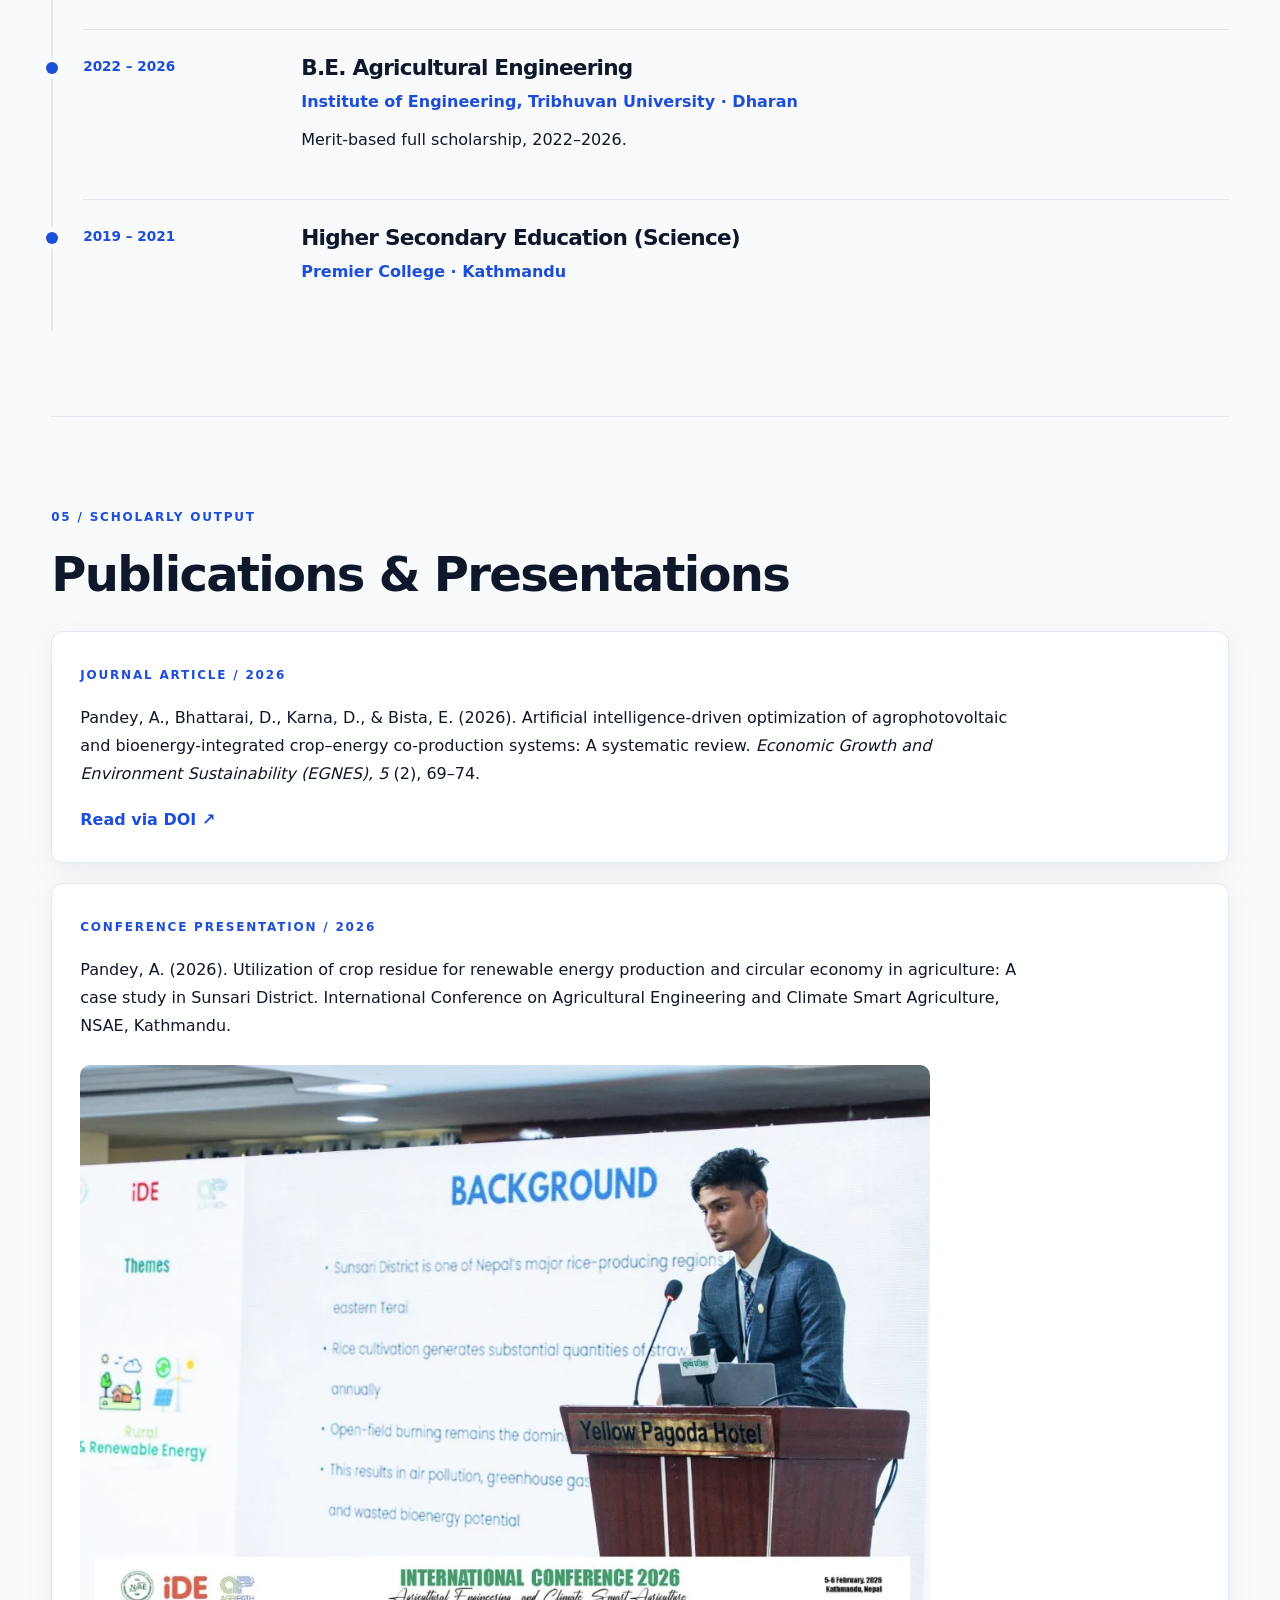
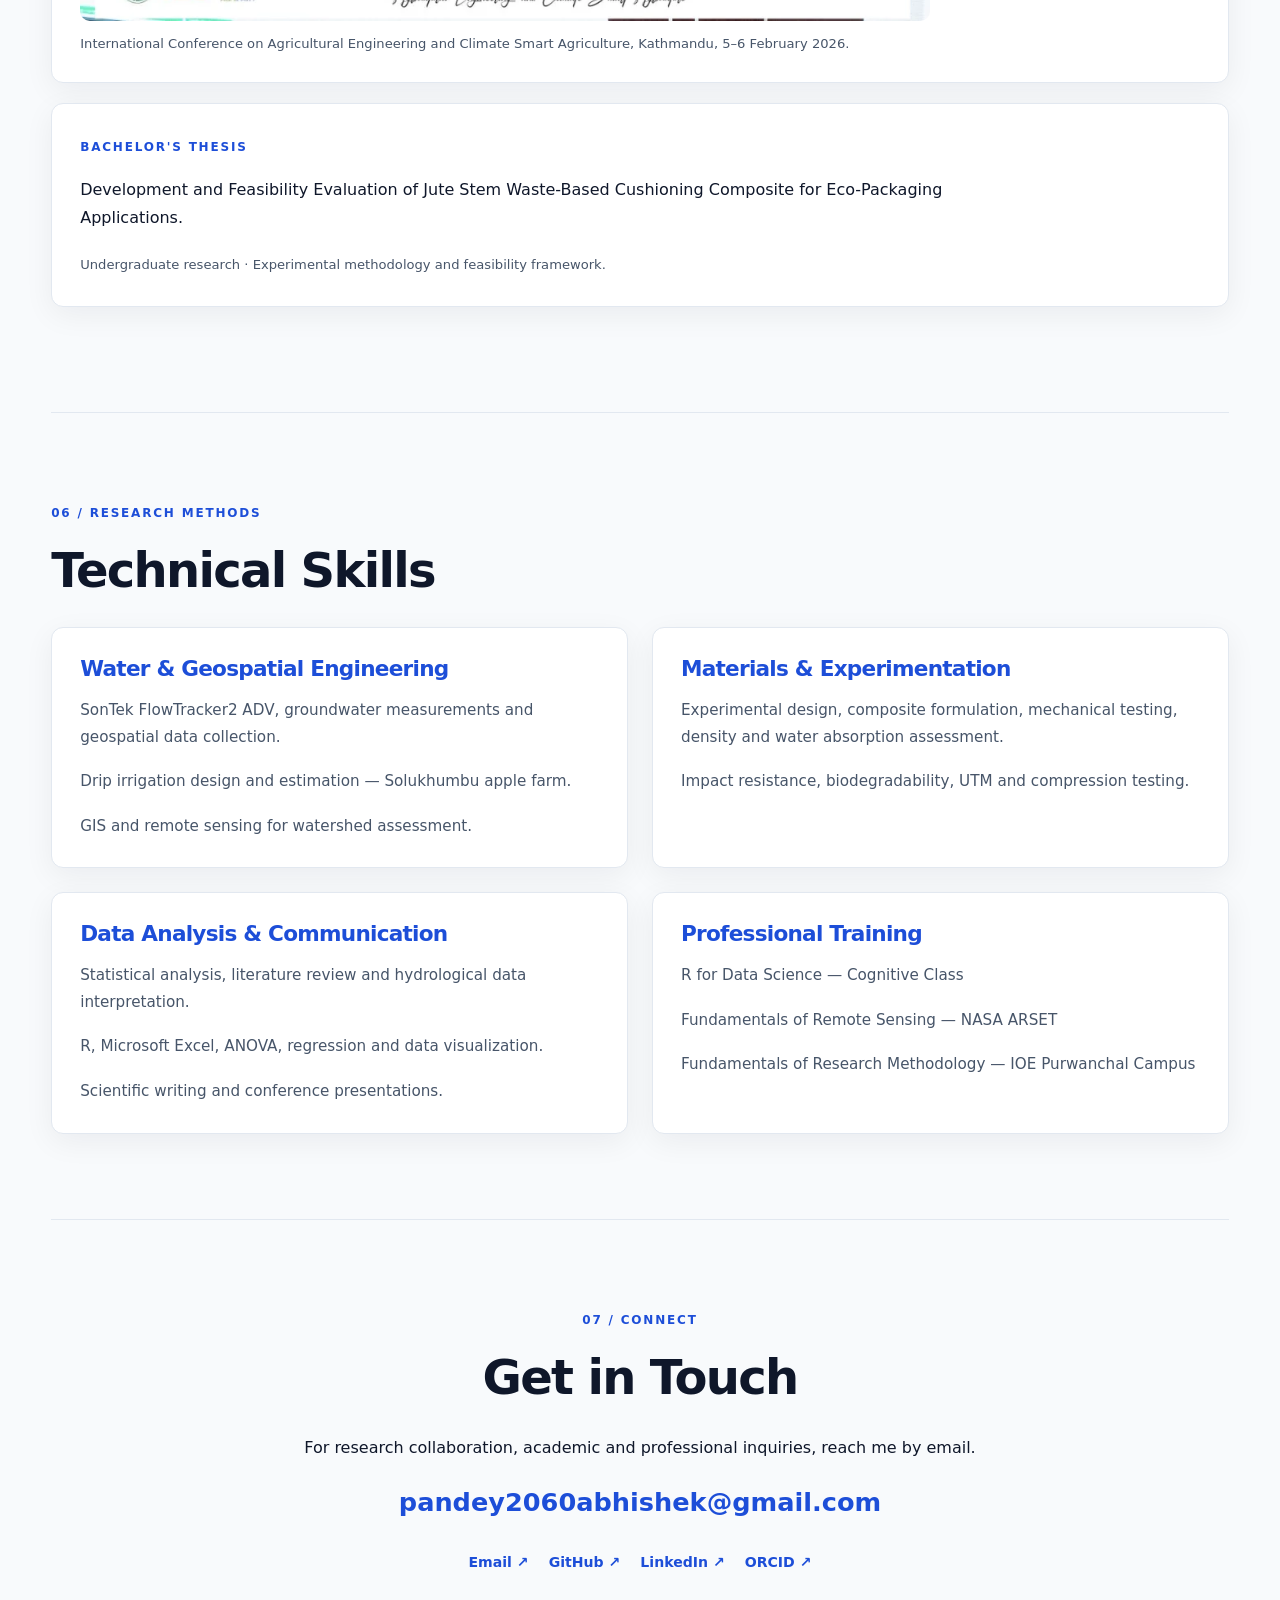
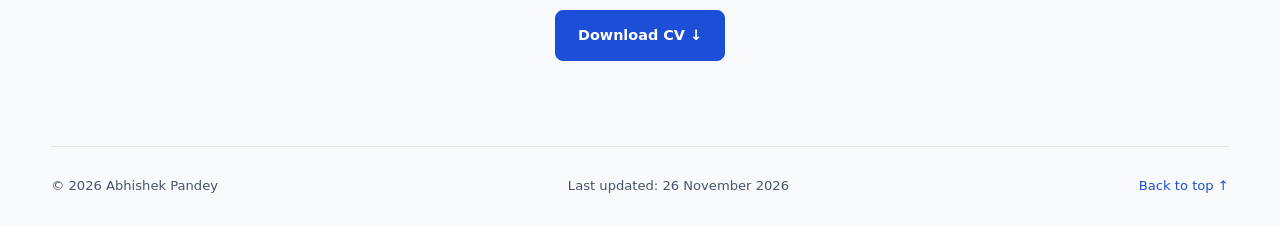
==== commit 7d59266c: "Update index.html" ====
--- a/index.html
+++ b/index.html
@@ -229,7 +229,7 @@
 
                 <img
                     src="images/IMG_0658.jpg"
-                    alt="Discharge measurement in Nakku River Using Sonteck Flow tacker"
+                    alt="Discharge measurement"
                     width="1400"
                     height="1055"
                     fetchpriority="high">
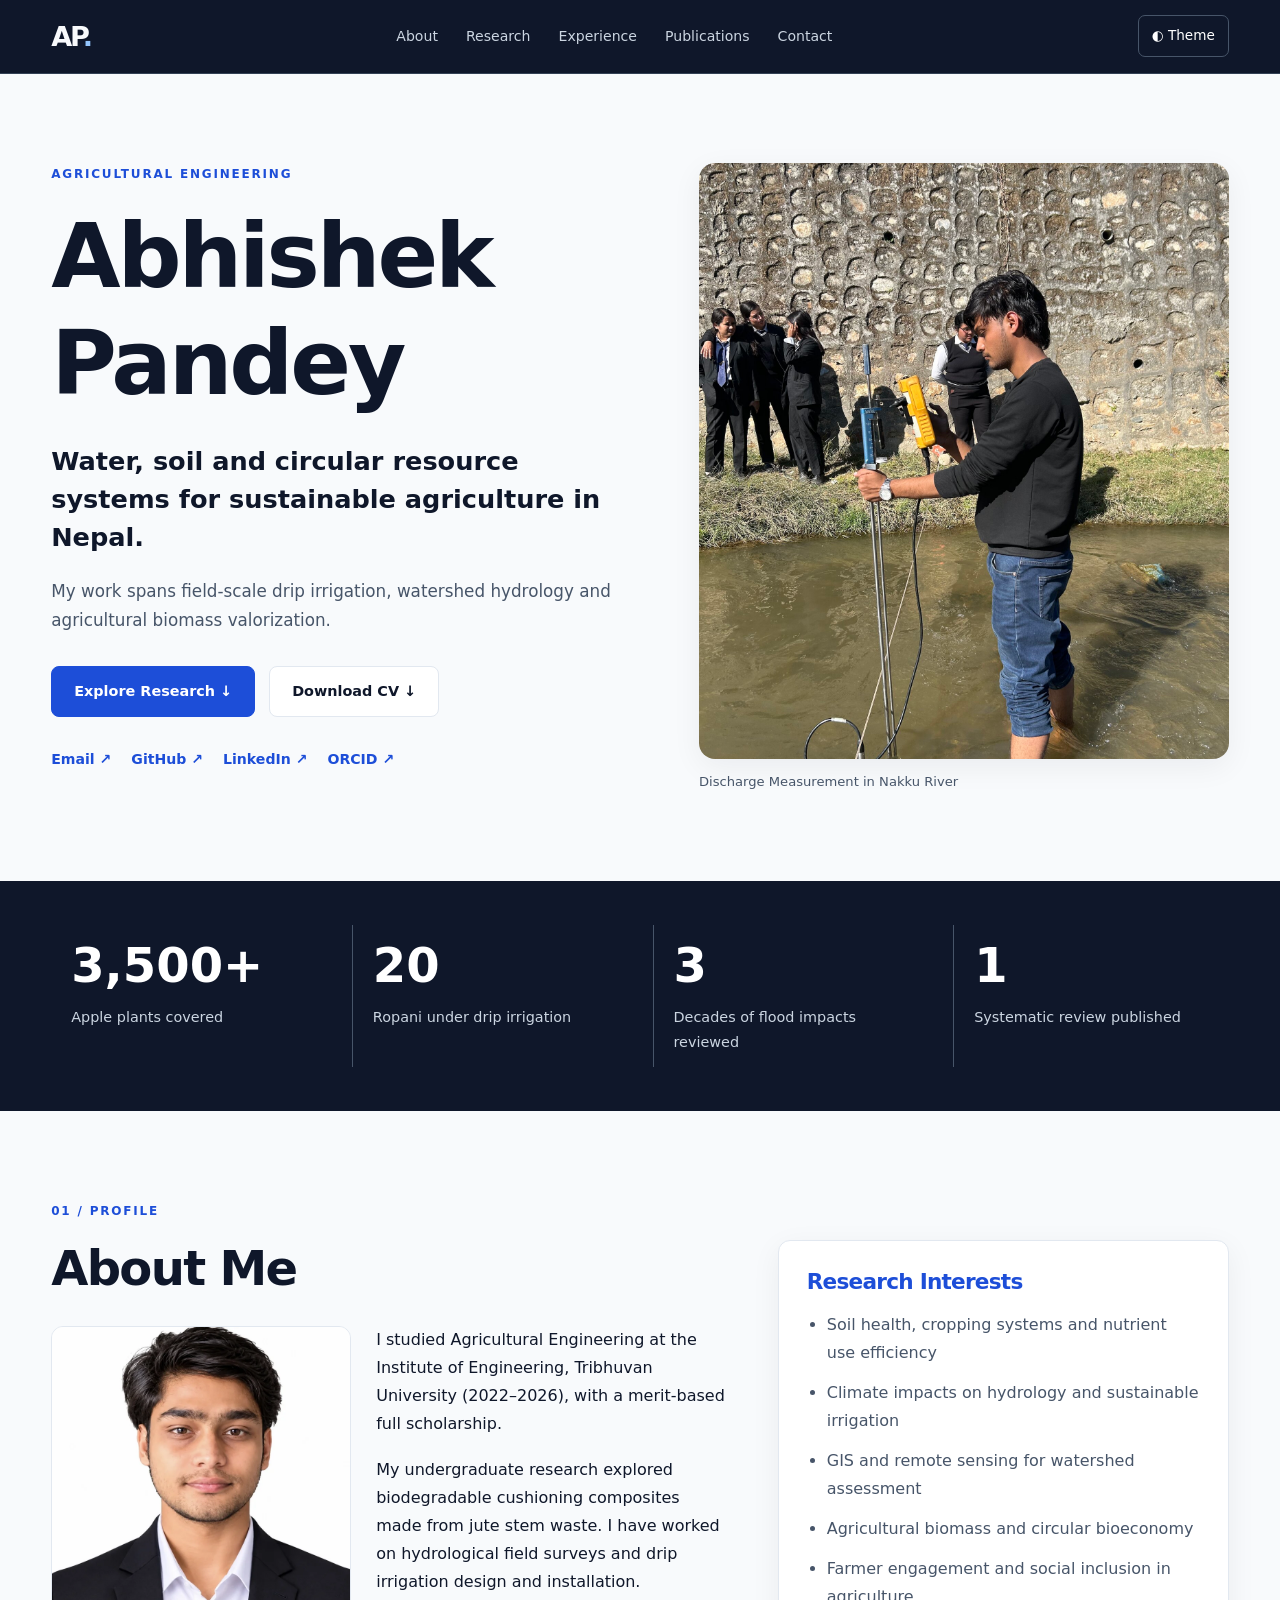
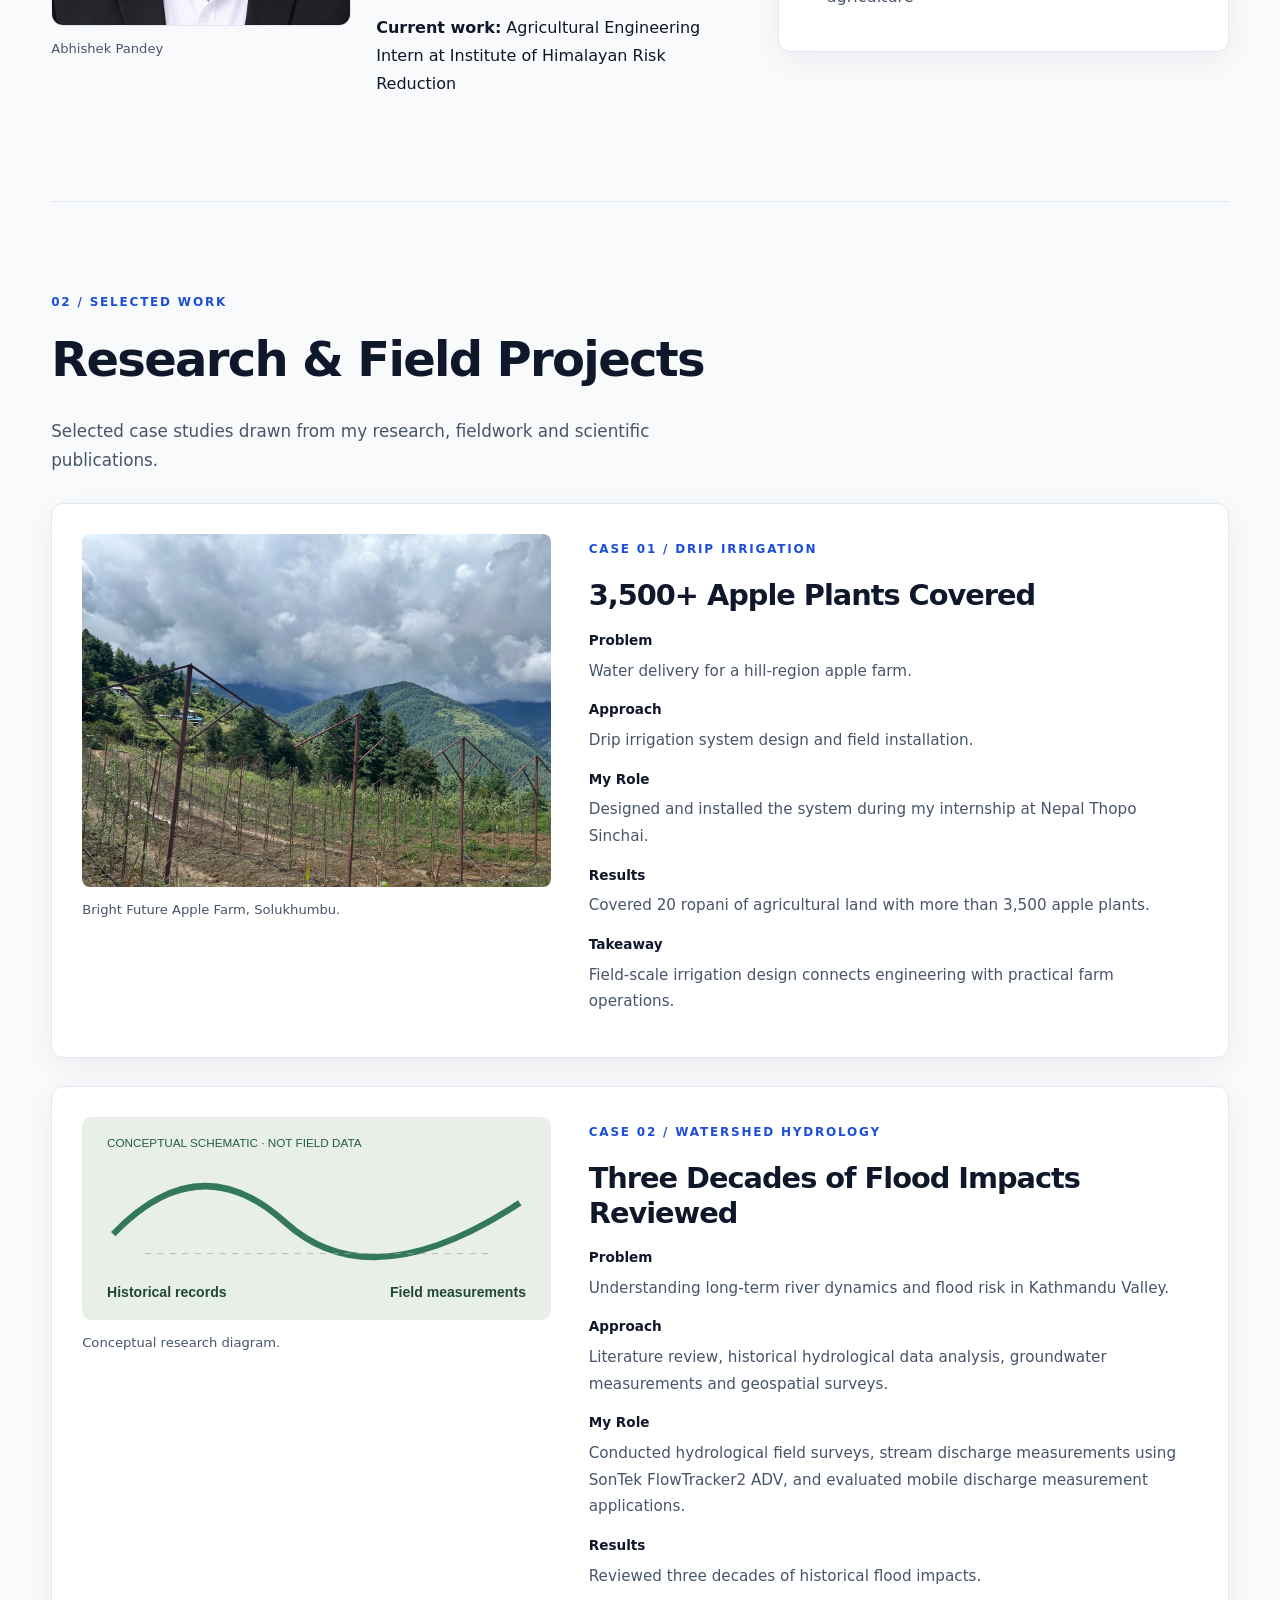
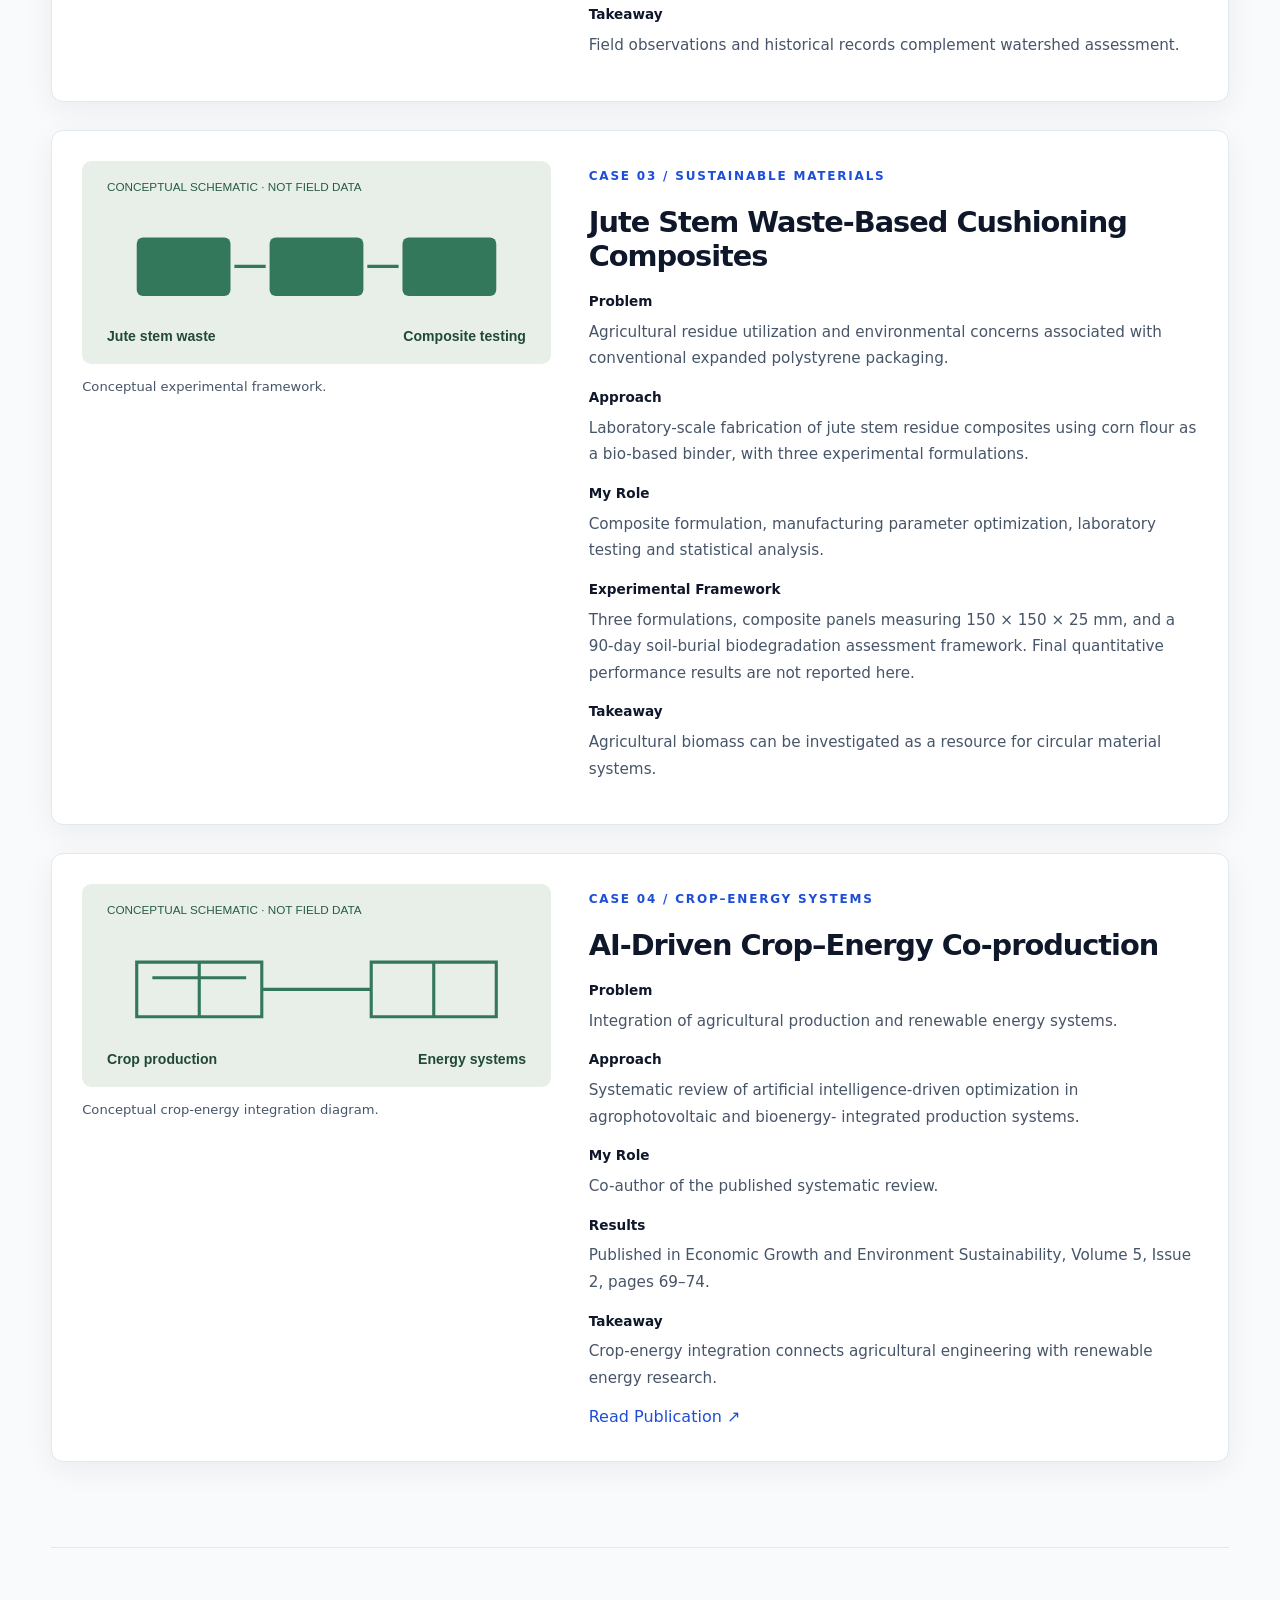
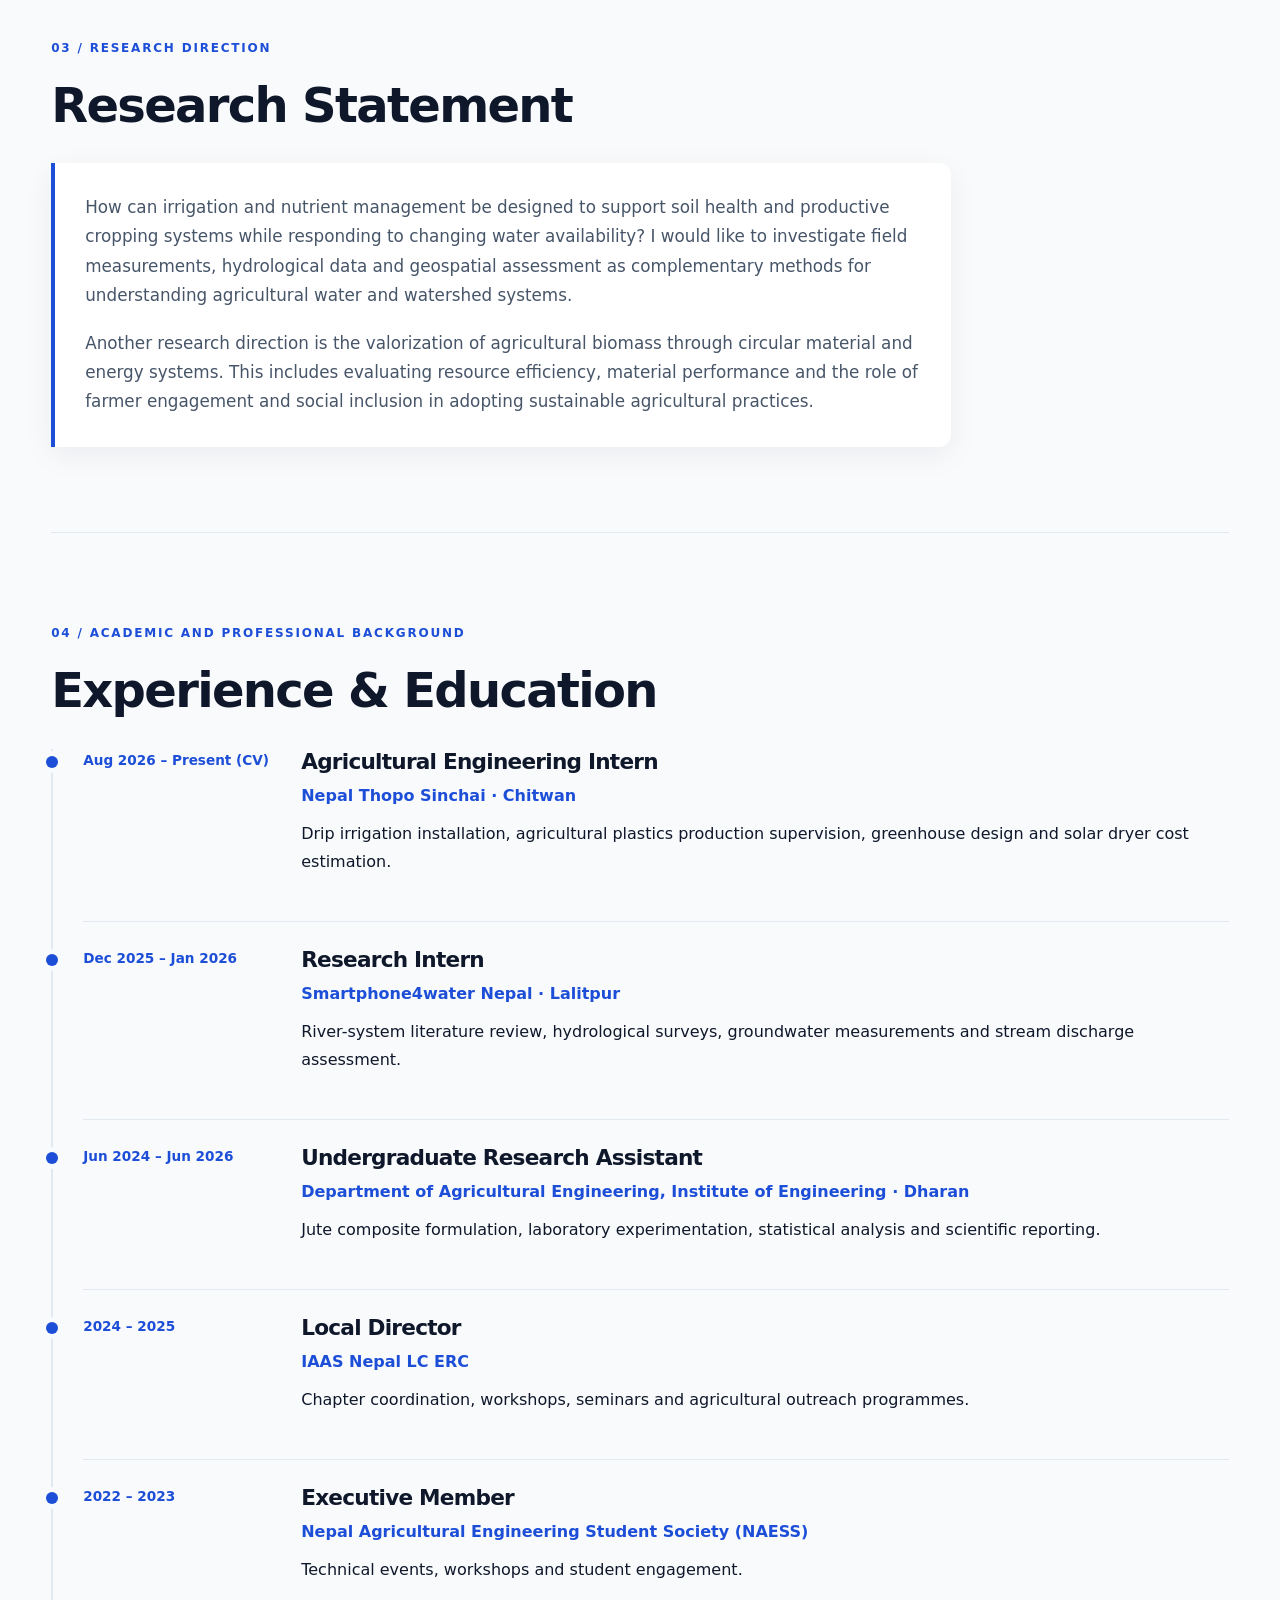
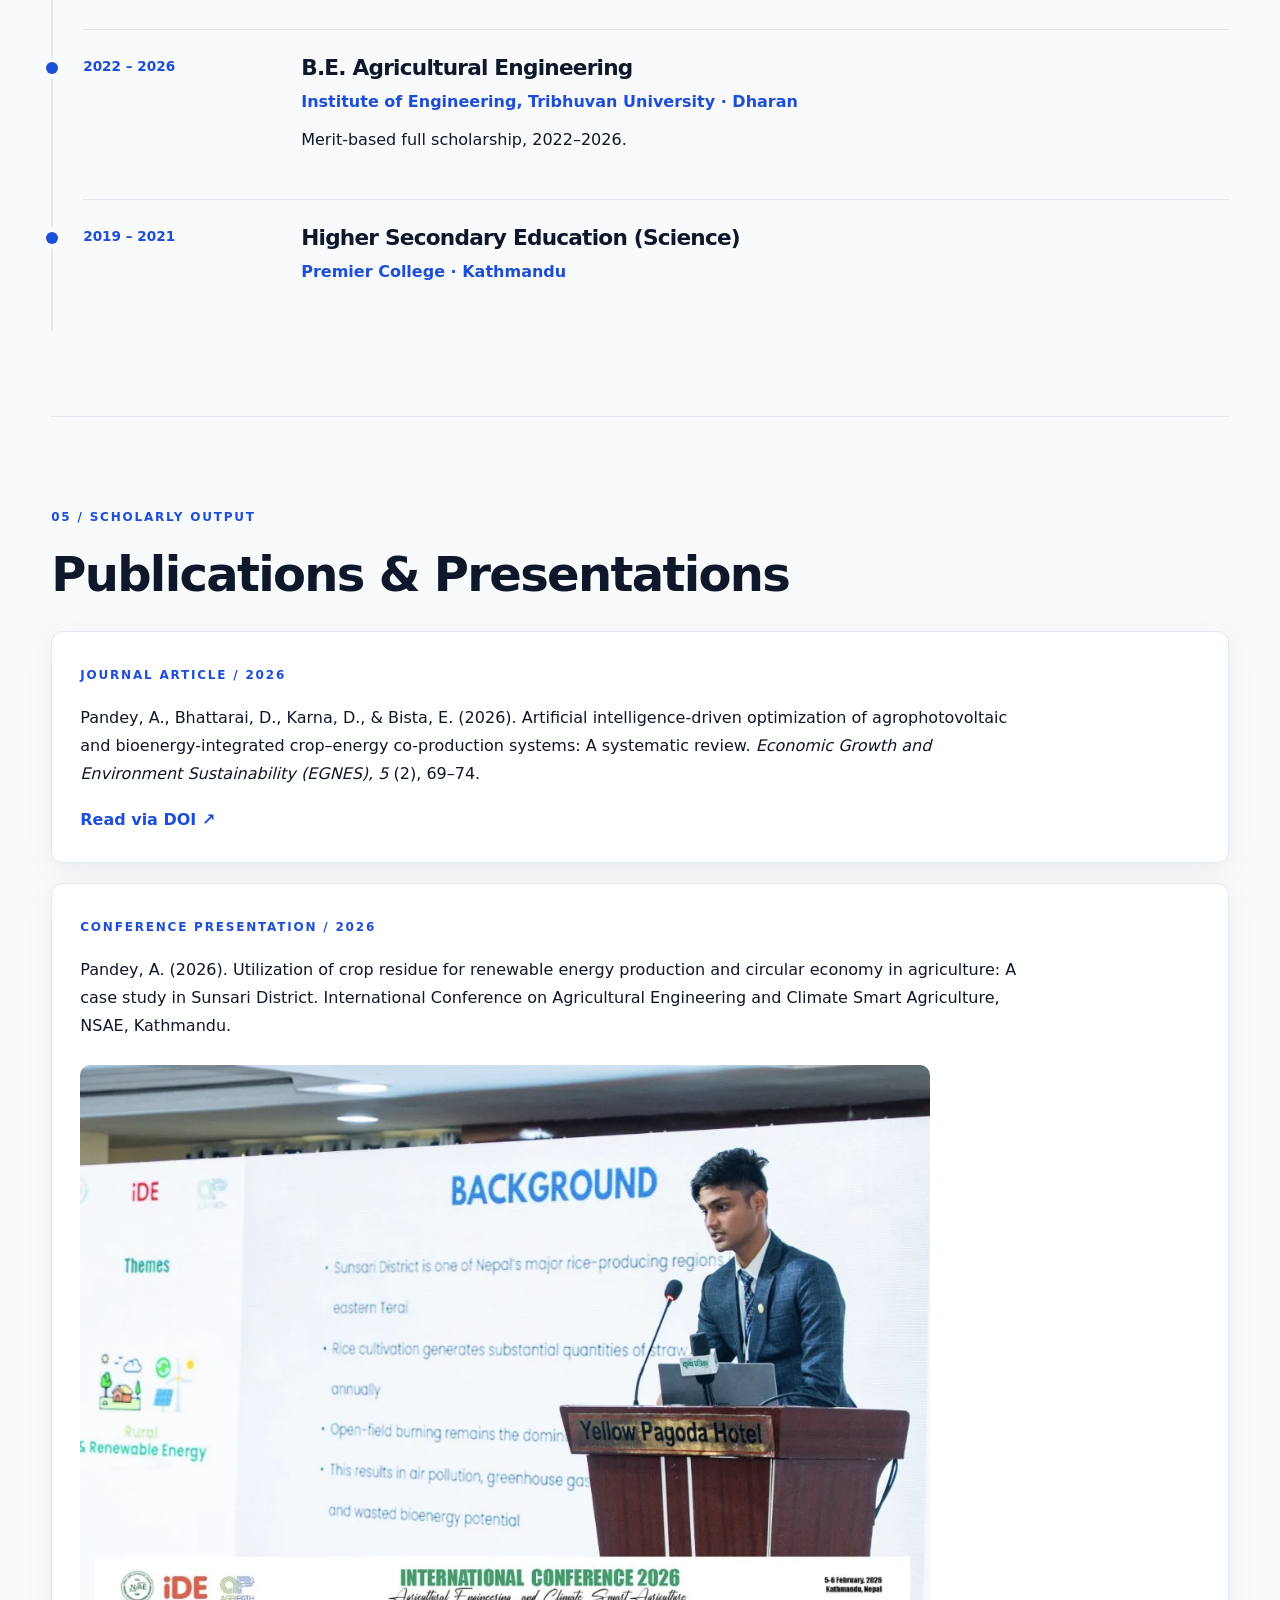
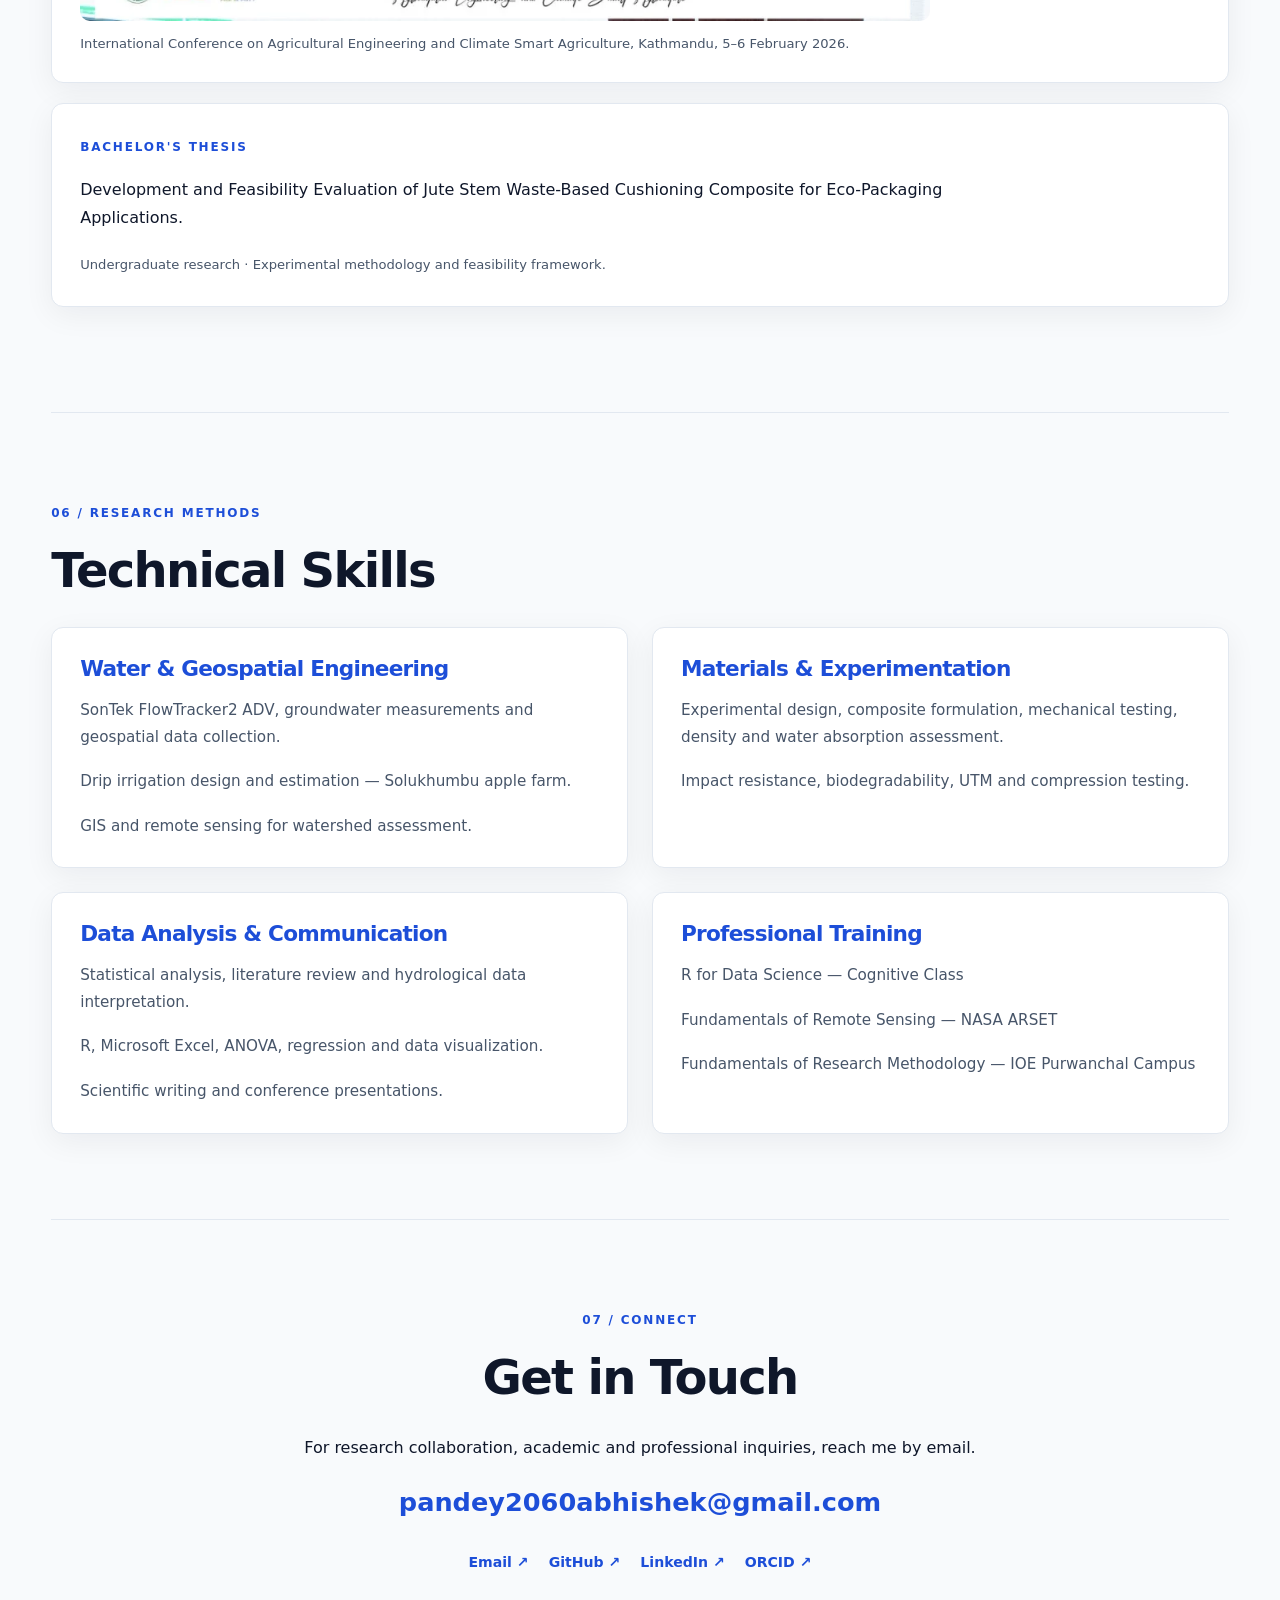
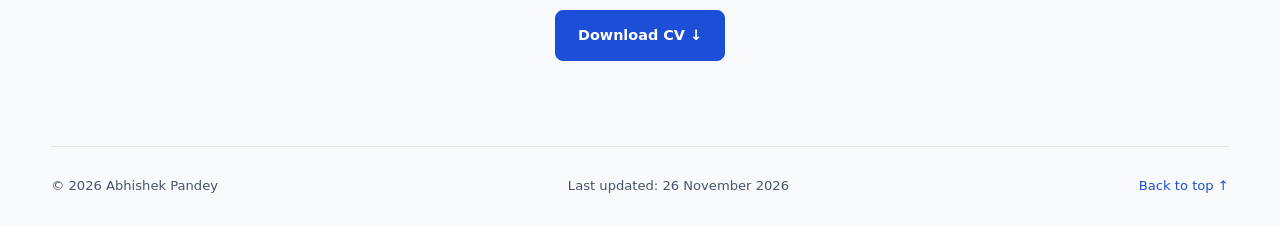
==== commit 854fa7de: "Update index.html" ====
--- a/index.html
+++ b/index.html
@@ -228,7 +228,7 @@
             <figure class="portrait hero-field">
 
                 <img
-                    src="images/IMG_0658.jpg"
+                    src="images/Discharge.jpg"
                     alt="Discharge measurement"
                     width="1400"
                     height="1055"
